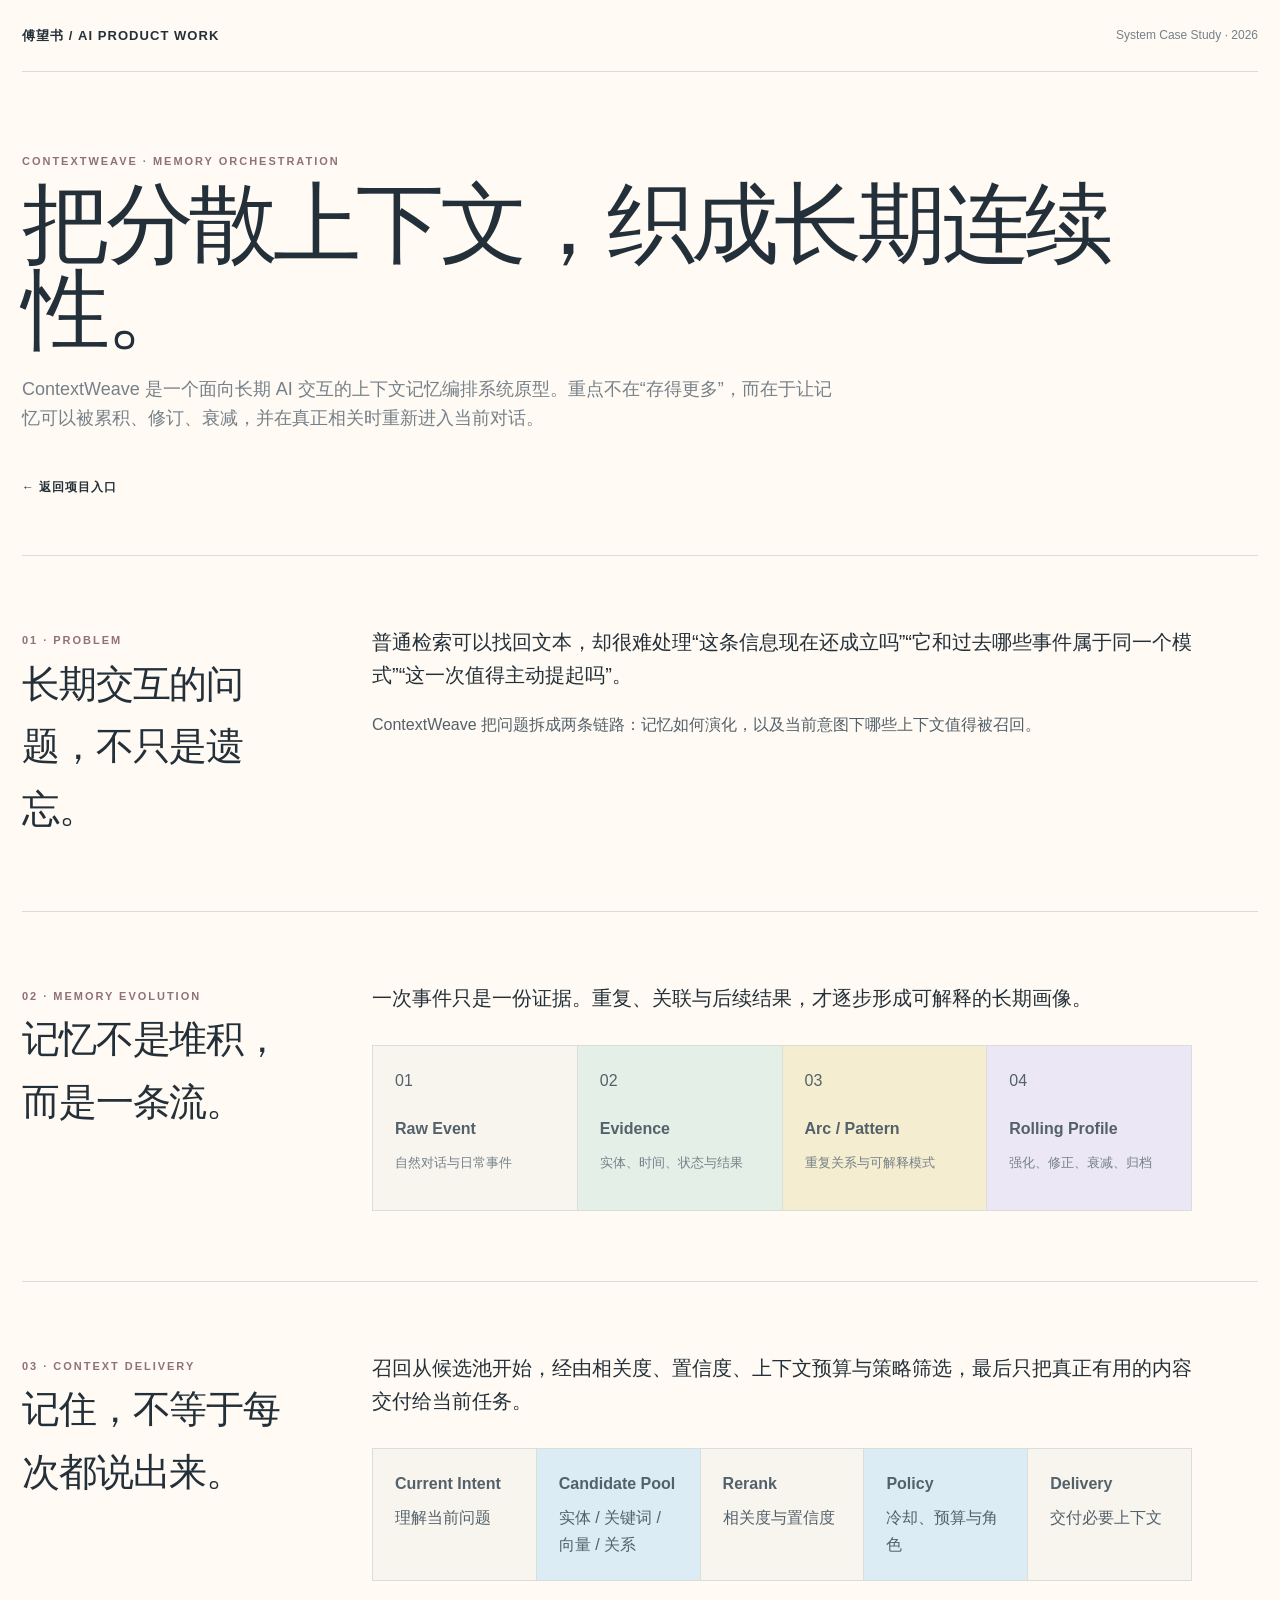
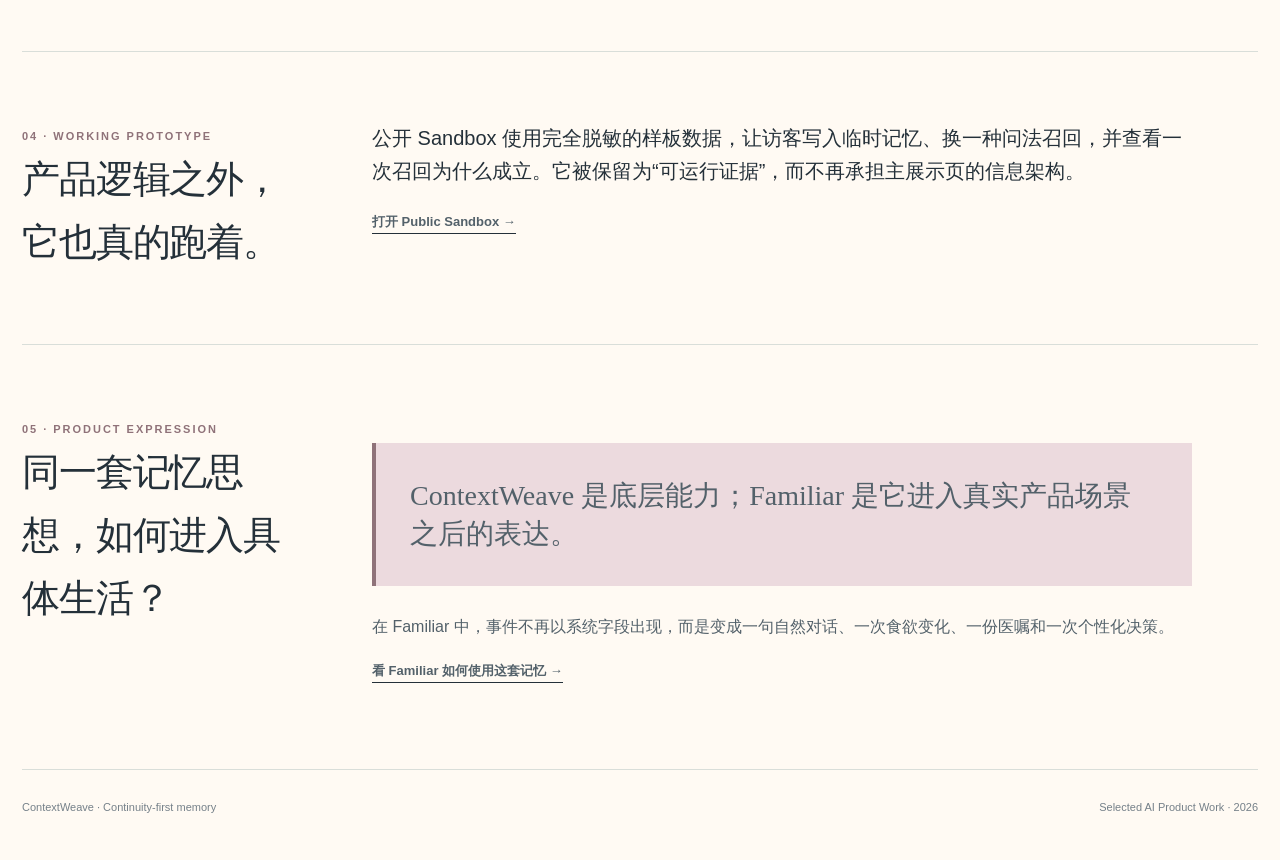
==== contextweave/index.html @ 6041a959 "Add ContextWeave case study" ====
<!doctype html>
<html lang="zh-CN">
<head>
<meta charset="utf-8"><meta name="viewport" content="width=device-width,initial-scale=1">
<meta name="description" content="ContextWeave case study — continuity-first AI memory orchestration.">
<title>ContextWeave｜AI Product Work</title>
<link rel="stylesheet" href="../assets/site.css">
</head>
<body><div class="shell">
<header class="site-header"><a class="brand" href="../">傅望书 / AI Product Work</a><span class="header-note">System Case Study · 2026</span></header>
<main>
<section class="page-hero reveal"><div class="eyebrow">CONTEXTWEAVE · MEMORY ORCHESTRATION</div><h1>把分散上下文，织成长期连续性。</h1><p class="lead">ContextWeave 是一个面向长期 AI 交互的上下文记忆编排系统原型。重点不在“存得更多”，而在于让记忆可以被累积、修订、衰减，并在真正相关时重新进入当前对话。</p><a class="back" href="../">← 返回项目入口</a></section>
<section class="case-section reveal"><div class="section-grid"><div><span class="kicker">01 · PROBLEM</span><h2>长期交互的问题，不只是遗忘。</h2></div><div class="case-copy"><p>普通检索可以找回文本，却很难处理“这条信息现在还成立吗”“它和过去哪些事件属于同一个模式”“这一次值得主动提起吗”。</p><p>ContextWeave 把问题拆成两条链路：记忆如何演化，以及当前意图下哪些上下文值得被召回。</p></div></div></section>
<section class="case-section reveal"><div class="section-grid"><div><span class="kicker">02 · MEMORY EVOLUTION</span><h2>记忆不是堆积，而是一条流。</h2></div><div class="case-copy"><p>一次事件只是一份证据。重复、关联与后续结果，才逐步形成可解释的长期画像。</p><div class="strip"><article><span>01</span><b>Raw Event</b><small>自然对话与日常事件</small></article><article><span>02</span><b>Evidence</b><small>实体、时间、状态与结果</small></article><article><span>03</span><b>Arc / Pattern</b><small>重复关系与可解释模式</small></article><article><span>04</span><b>Rolling Profile</b><small>强化、修正、衰减、归档</small></article></div></div></div></section>
<section class="case-section reveal"><div class="section-grid"><div><span class="kicker">03 · CONTEXT DELIVERY</span><h2>记住，不等于每次都说出来。</h2></div><div class="case-copy"><p>召回从候选池开始，经由相关度、置信度、上下文预算与策略筛选，最后只把真正有用的内容交付给当前任务。</p><div class="architecture"><div><b>Current Intent</b><span>理解当前问题</span></div><div><b>Candidate Pool</b><span>实体 / 关键词 / 向量 / 关系</span></div><div><b>Rerank</b><span>相关度与置信度</span></div><div><b>Policy</b><span>冷却、预算与角色</span></div><div><b>Delivery</b><span>交付必要上下文</span></div></div></div></div></section>
<section class="case-section reveal"><div class="section-grid"><div><span class="kicker">04 · WORKING PROTOTYPE</span><h2>产品逻辑之外，它也真的跑着。</h2></div><div class="case-copy"><p>公开 Sandbox 使用完全脱敏的样板数据，让访客写入临时记忆、换一种问法召回，并查看一次召回为什么成立。它被保留为“可运行证据”，而不再承担主展示页的信息架构。</p><p><a class="cta-link" href="../sandbox/">打开 Public Sandbox →</a></p></div></div></section>
<section class="case-section reveal"><div class="section-grid"><div><span class="kicker">05 · PRODUCT EXPRESSION</span><h2>同一套记忆思想，如何进入具体生活？</h2></div><div class="case-copy"><div class="quote-block">ContextWeave 是底层能力；Familiar 是它进入真实产品场景之后的表达。</div><p>在 Familiar 中，事件不再以系统字段出现，而是变成一句自然对话、一次食欲变化、一份医嘱和一次个性化决策。</p><p><a class="cta-link" href="../familiar/">看 Familiar 如何使用这套记忆 →</a></p></div></div></section>
</main>
<footer class="footer"><span>ContextWeave · Continuity-first memory</span><span>Selected AI Product Work · 2026</span></footer>
</div><script src="../assets/motion.js"></script></body></html>
---- assets/site.css ----
:root{
  --paper:#fffaf3;
  --paper-soft:#f8f5ef;
  --ink:#243039;
  --muted:#758089;
  --line:#d9ded9;
  --sky:#dcecf4;
  --mint:#e4efe7;
  --peach:#f6e7dd;
  --lilac:#ece7f4;
  --butter:#f5edcf;
  --rose:#ecdade;
  --accent:#557181;
  --accent-warm:#8f7279;
  --max:1240px;
}
*{box-sizing:border-box}
html{scroll-behavior:smooth}
body{
  margin:0;color:var(--ink);background:var(--paper);
  font-family:Inter,ui-sans-serif,-apple-system,BlinkMacSystemFont,"Segoe UI","Noto Sans SC","PingFang SC",sans-serif;
  line-height:1.65;
}
a{color:inherit;text-decoration:none}
button,input{font:inherit}
.shell{width:min(var(--max),calc(100% - 44px));margin:0 auto}
.site-header{
  min-height:72px;display:grid;grid-template-columns:1fr auto;align-items:center;
  border-bottom:1px solid var(--line);background:var(--paper);
}
.brand{font-size:13px;letter-spacing:.08em;text-transform:uppercase;font-weight:720}
.header-note{font-size:12px;color:var(--muted)}
.eyebrow,.kicker{font-size:11px;letter-spacing:.18em;text-transform:uppercase;font-weight:760;color:var(--accent-warm)}
.hero{padding:92px 0 72px;border-bottom:1px solid var(--line)}
.hero h1,.page-hero h1,.case-section h2,.project-card h2,.quote-block,.bridge p,.cta-band h3{
  font-family:Georgia,"Times New Roman",serif;font-weight:400;
}
.hero h1{font-size:clamp(48px,7vw,94px);line-height:.98;letter-spacing:-.05em;margin:14px 0 24px;max-width:1050px}
.hero p{max-width:760px;margin:0;color:var(--muted);font-size:18px}
.project-grid{display:grid;grid-template-columns:1fr 1fr;border-left:1px solid var(--line);border-top:1px solid var(--line);margin:56px 0 0}
.project-card{
  min-height:530px;position:relative;overflow:hidden;border-right:1px solid var(--line);border-bottom:1px solid var(--line);
  padding:32px;display:flex;flex-direction:column;justify-content:space-between;
  transition:background .25s ease,transform .25s ease;
}
.project-card.context{background:var(--sky)}
.project-card.familiar{background:var(--peach)}
.project-card:hover{transform:translateY(-4px)}
.project-card h2{font-size:48px;letter-spacing:-.04em;margin:10px 0}
.project-card p{margin:0;max-width:480px;color:#53616b}
.project-meta{display:flex;gap:18px;flex-wrap:wrap;font-size:11px;letter-spacing:.1em;text-transform:uppercase;color:#687680}
.project-link{display:inline-flex;align-items:center;gap:10px;font-size:13px;font-weight:700}
.project-link::after{content:"→";transition:transform .2s ease}
.project-card:hover .project-link::after{transform:translateX(5px)}
.motion-stage{height:230px;position:relative;margin:14px 0 30px;border-top:1px solid rgba(36,48,57,.16);border-bottom:1px solid rgba(36,48,57,.16)}
.node,.token,.memory-chip{position:absolute;border:1px solid rgba(36,48,57,.24);background:rgba(255,255,255,.68);padding:6px 9px;font-size:11px;transition:transform .55s cubic-bezier(.2,.7,.2,1),opacity .55s ease,background .3s ease}
.thread{position:absolute;height:1px;background:rgba(36,48,57,.28);transform-origin:left center;transition:transform .55s cubic-bezier(.2,.7,.2,1),opacity .45s ease}
.context .n1{left:4%;top:36px}.context .n2{left:9%;top:132px}.context .n3{right:8%;top:50px}.context .n4{right:3%;top:150px}
.context .core{position:absolute;left:50%;top:50%;transform:translate(-50%,-50%);padding:13px 17px;border:1px solid rgba(36,48,57,.35);background:var(--paper);font-family:Georgia,serif;font-size:16px}
.context .t1{left:21%;top:69px;width:28%;transform:rotate(12deg) scaleX(.72)}
.context .t2{left:18%;top:143px;width:32%;transform:rotate(-10deg) scaleX(.68)}
.context .t3{left:50%;top:78px;width:29%;transform:rotate(-10deg) scaleX(.66)}
.context .t4{left:50%;top:138px;width:32%;transform:rotate(12deg) scaleX(.62)}
.context:hover .thread{transform:rotate(0) scaleX(1);opacity:.9}
.context:hover .n1{transform:translate(18px,10px)}.context:hover .n2{transform:translate(22px,-8px)}
.context:hover .n3{transform:translate(-18px,12px)}.context:hover .n4{transform:translate(-22px,-10px)}
.familiar .sentence{position:absolute;left:4%;right:4%;top:30px;font-family:Georgia,serif;font-size:21px;line-height:1.4}
.familiar .token{top:116px;opacity:.32}.familiar .token.one{left:12%}.familiar .token.two{left:40%}.familiar .token.three{left:68%}
.familiar .sinkline{left:50%;top:154px;width:1px;height:46px;background:rgba(36,48,57,.25);position:absolute;transition:height .5s ease}
.familiar .memory-chip{left:50%;top:184px;transform:translateX(-50%);opacity:.2;background:var(--mint)}
.familiar:hover .token{transform:translateY(22px);opacity:1;background:var(--paper)}
.familiar:hover .sinkline{height:62px}.familiar:hover .memory-chip{transform:translate(-50%,18px);opacity:1}
.bridge{display:grid;grid-template-columns:1fr auto 1fr;align-items:center;gap:24px;padding:44px 0 72px}
.bridge .line{height:1px;background:var(--line)}.bridge p{margin:0;text-align:center;font-size:22px;color:#57636b}
.page-hero{padding:80px 0 56px;border-bottom:1px solid var(--line)}
.page-hero h1{font-size:clamp(54px,7vw,88px);letter-spacing:-.05em;line-height:.98;margin:12px 0 20px}
.page-hero .lead{font-size:18px;color:var(--muted);max-width:820px}
.back{display:inline-block;margin-top:26px;font-size:12px;font-weight:700;letter-spacing:.08em;text-transform:uppercase}
.case-section{padding:70px 0;border-bottom:1px solid var(--line)}
.section-grid{display:grid;grid-template-columns:280px 1fr;gap:70px}
.case-section h2{font-size:38px;letter-spacing:-.03em;margin:0}
.case-copy{color:#53616a;max-width:820px}.case-copy>p:first-child{font-size:20px;color:var(--ink);margin-top:0}
.strip{display:grid;grid-template-columns:repeat(4,1fr);border-left:1px solid var(--line);border-top:1px solid var(--line);margin-top:30px}
.strip article{min-height:165px;padding:22px;border-right:1px solid var(--line);border-bottom:1px solid var(--line);background:var(--paper-soft)}
.strip article:nth-child(2){background:var(--mint)}.strip article:nth-child(3){background:var(--butter)}.strip article:nth-child(4){background:var(--lilac)}
.strip b{display:block;margin:22px 0 6px}.strip small{color:var(--muted)}
.evidence-list{display:grid;gap:0;border-top:1px solid var(--line);margin-top:26px}
.evidence-row{display:grid;grid-template-columns:110px 1fr 220px;gap:18px;padding:18px 0;border-bottom:1px solid var(--line);align-items:center}
.evidence-row time{font-family:Georgia,serif}.evidence-row span:last-child{color:var(--muted);font-size:13px}
.quote-block{padding:34px;background:var(--rose);border-left:4px solid var(--accent-warm);font-size:28px;line-height:1.35;margin:28px 0}
.quote-block small{font-family:Inter,ui-sans-serif,sans-serif;font-size:13px;color:#665f62}
.cta-band{padding:48px 0;display:grid;grid-template-columns:1fr auto;gap:24px;align-items:center}
.cta-band h3{font-size:32px;margin:0}.cta-link{border-bottom:1px solid var(--ink);font-size:13px;font-weight:700;padding-bottom:4px}
.chat-showcase{border:1px solid var(--line);background:var(--paper-soft);padding:26px;margin-top:28px}
.chat-row{display:flex;margin:14px 0}.chat-row.user{justify-content:flex-end}
.bubble{max-width:68%;padding:14px 16px;border:1px solid var(--line);background:var(--paper)}
.chat-row.user .bubble{background:var(--sky)}
.tag-row{display:flex;gap:8px;flex-wrap:wrap;margin-top:20px}.tag{border:1px solid var(--line);padding:6px 9px;font-size:11px;background:var(--mint)}
.architecture{display:grid;grid-template-columns:repeat(5,1fr);border-left:1px solid var(--line);border-top:1px solid var(--line);margin-top:30px}
.architecture div{padding:22px;min-height:120px;border-right:1px solid var(--line);border-bottom:1px solid var(--line);background:var(--paper-soft)}
.architecture div:nth-child(even){background:var(--sky)}.architecture b{display:block;margin-bottom:8px}
.footer{padding:28px 0 44px;color:var(--muted);font-size:11px;display:flex;justify-content:space-between;gap:20px}
.reveal{opacity:0;transform:translateY(18px);transition:opacity .7s ease,transform .7s ease}.reveal.visible{opacity:1;transform:none}
@media(max-width:850px){
  .project-grid{grid-template-columns:1fr}.project-card{min-height:470px}.section-grid{grid-template-columns:1fr;gap:24px}
  .strip,.architecture{grid-template-columns:1fr 1fr}.evidence-row{grid-template-columns:86px 1fr}.evidence-row span:last-child{grid-column:2}
  .cta-band{grid-template-columns:1fr}
}
@media(max-width:560px){
  .shell{width:min(100% - 28px,var(--max))}.site-header{grid-template-columns:1fr}.header-note{display:none}
  .hero{padding-top:62px}.hero h1{font-size:51px}.project-card{padding:22px}.project-card h2{font-size:40px}
  .strip,.architecture{grid-template-columns:1fr}.bubble{max-width:86%}.bridge{grid-template-columns:1fr}.bridge .line{display:none}
}
@media(prefers-reduced-motion:reduce){*{scroll-behavior:auto!important;transition:none!important;animation:none!important}.reveal{opacity:1;transform:none}}
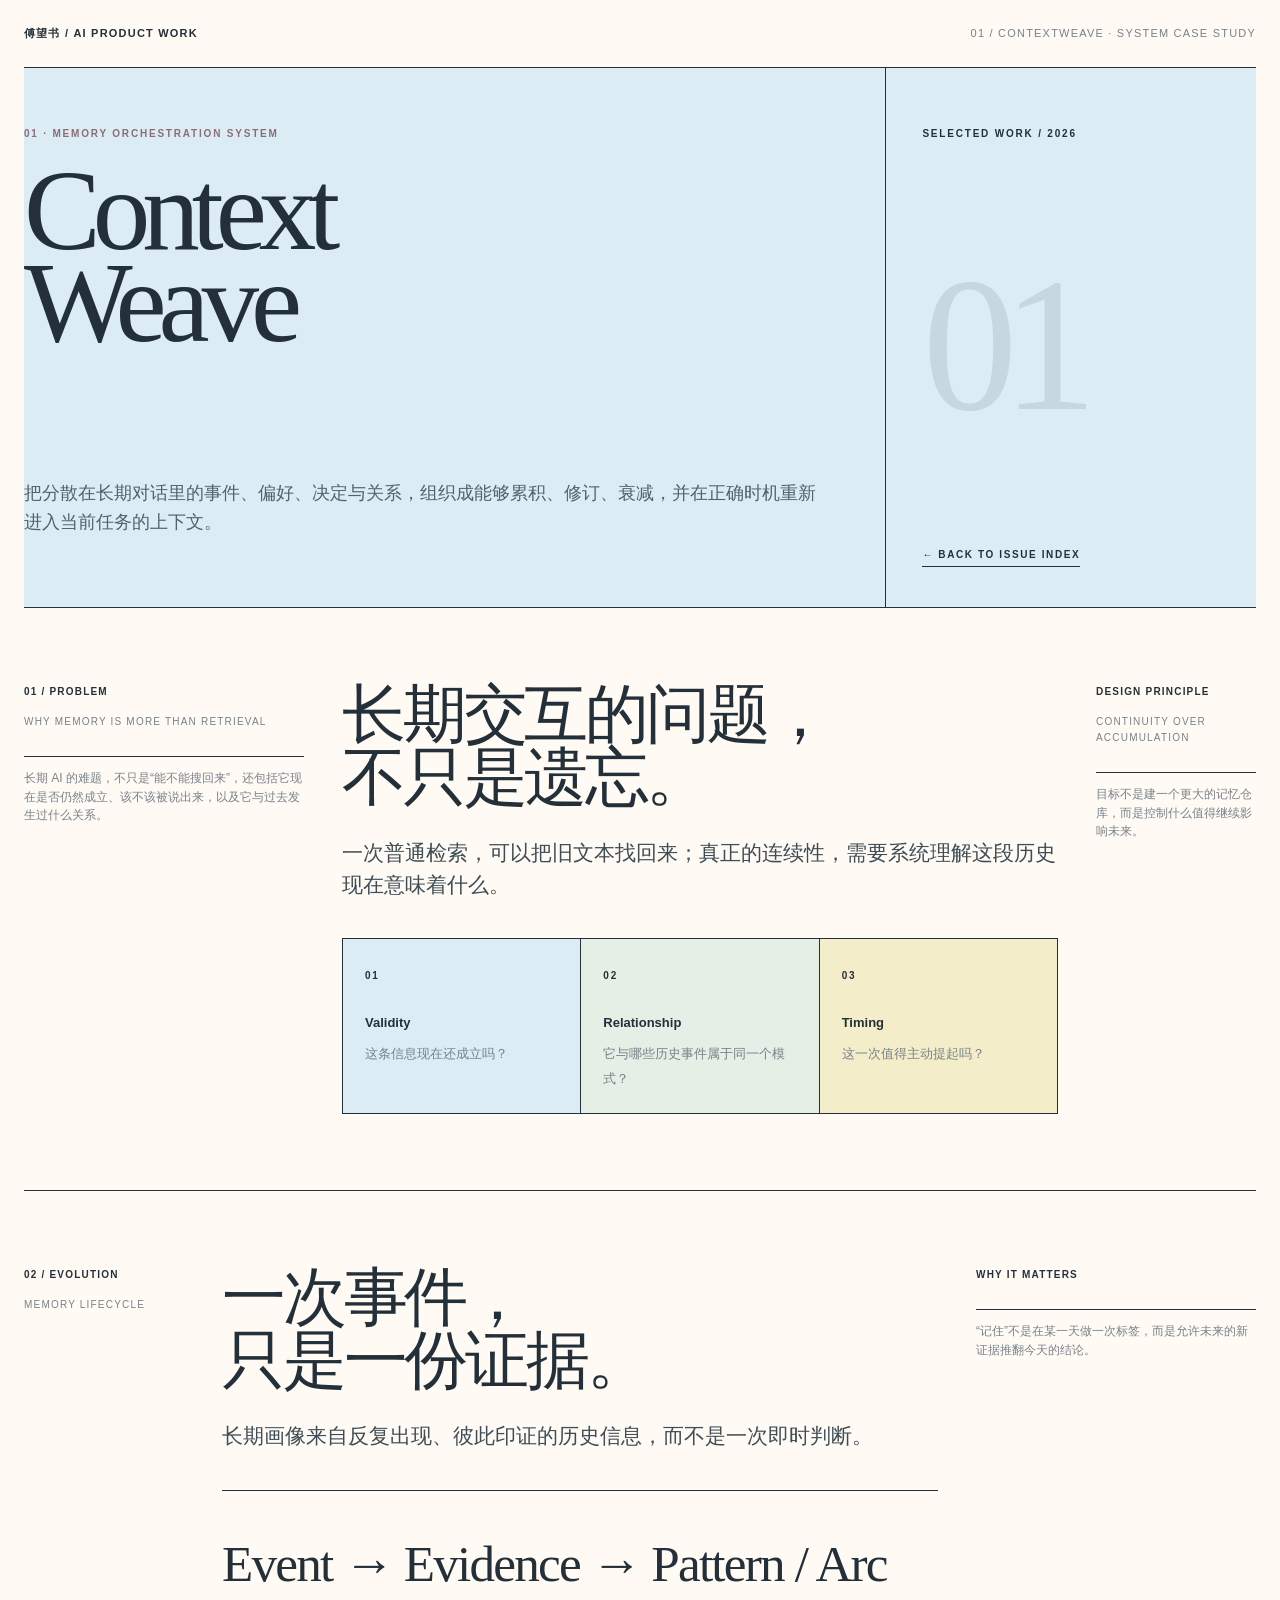
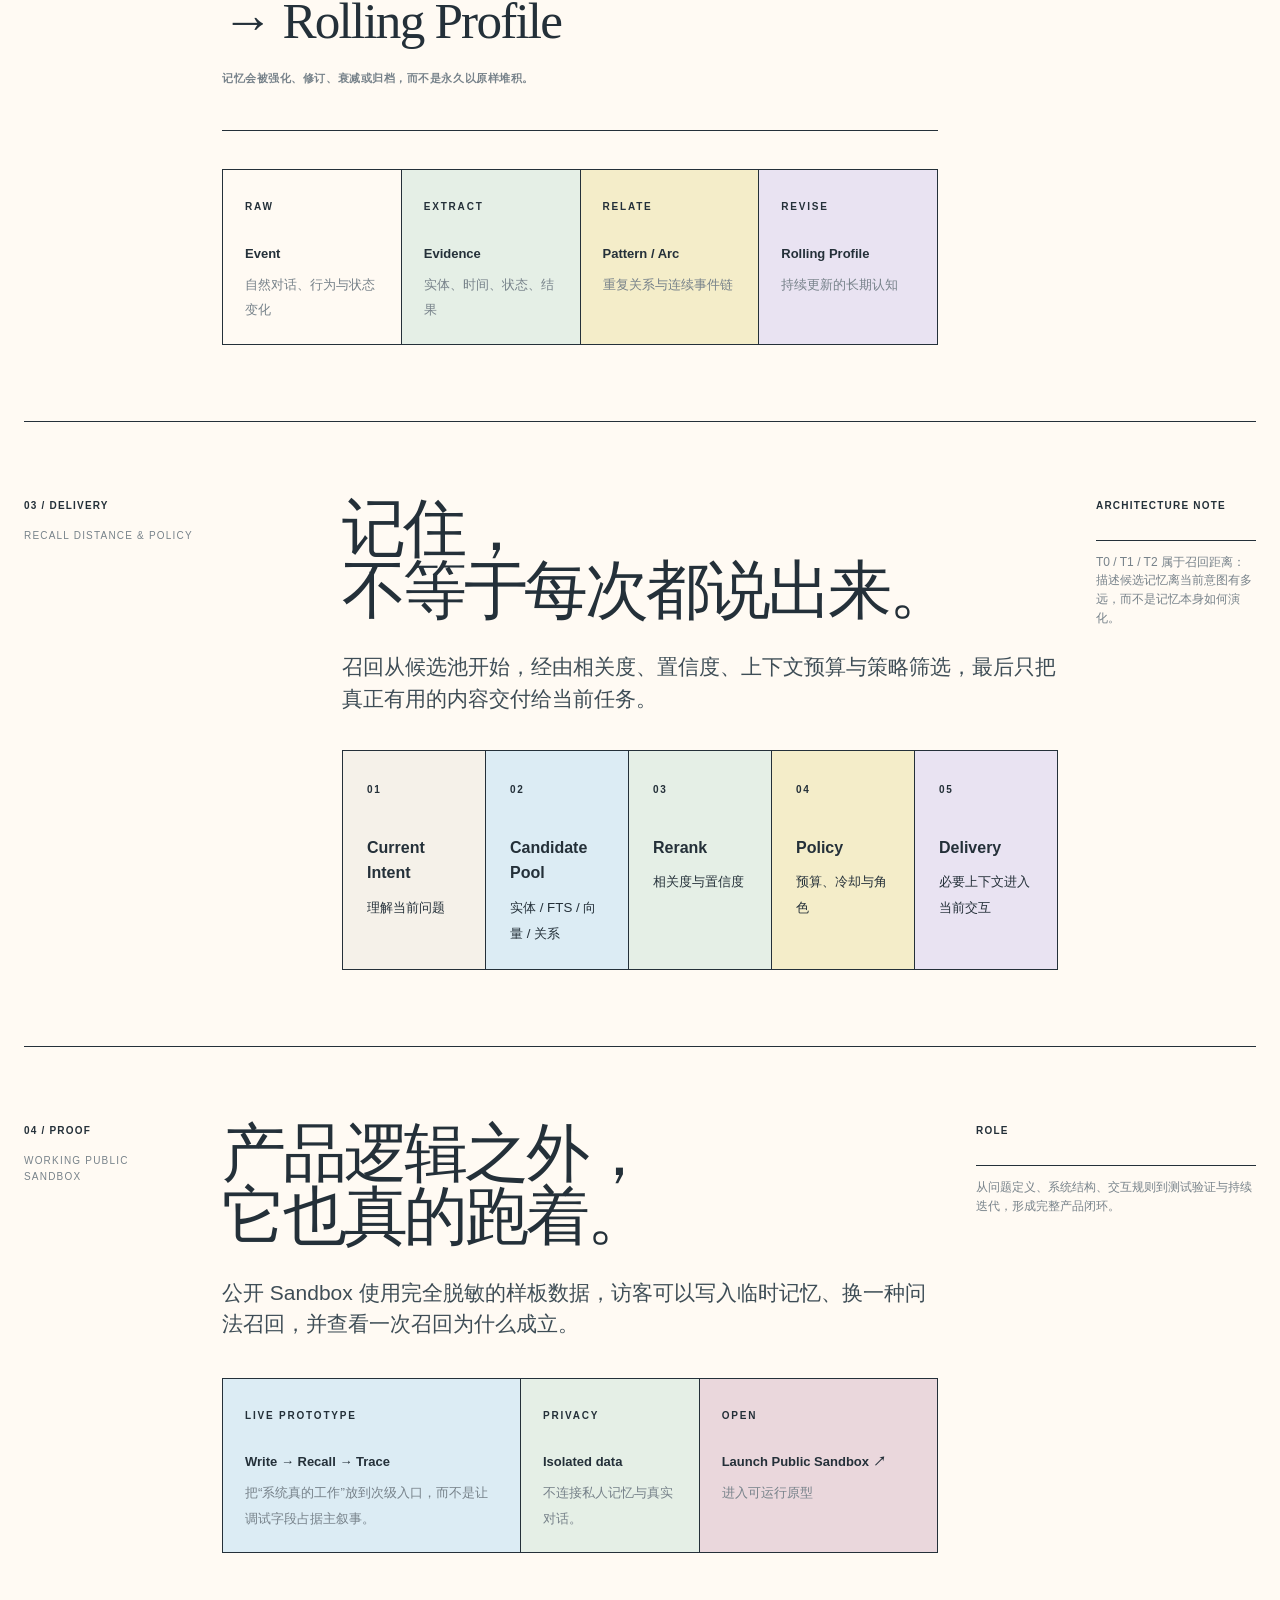
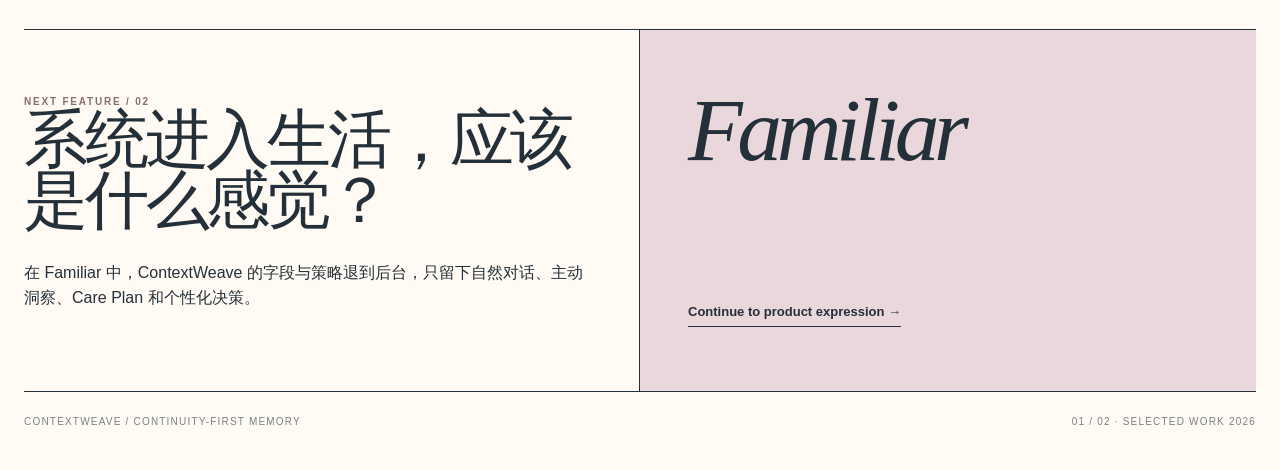
==== commit 15e3ed92: "Redesign ContextWeave as information design feature" ====
--- a/contextweave/index.html
+++ b/contextweave/index.html
@@ -2,19 +2,92 @@
 <html lang="zh-CN">
 <head>
 <meta charset="utf-8"><meta name="viewport" content="width=device-width,initial-scale=1">
-<meta name="description" content="ContextWeave case study — continuity-first AI memory orchestration.">
-<title>ContextWeave｜AI Product Work</title>
-<link rel="stylesheet" href="../assets/site.css">
+<meta name="description" content="ContextWeave — continuity-first AI memory orchestration case study.">
+<title>ContextWeave｜Case Study</title><link rel="stylesheet" href="../assets/site.css">
 </head>
 <body><div class="shell">
-<header class="site-header"><a class="brand" href="../">傅望书 / AI Product Work</a><span class="header-note">System Case Study · 2026</span></header>
+<header class="site-header"><a class="brand" href="../">傅望书 / AI Product Work</a><span class="header-note">01 / ContextWeave · System Case Study</span></header>
 <main>
-<section class="page-hero reveal"><div class="eyebrow">CONTEXTWEAVE · MEMORY ORCHESTRATION</div><h1>把分散上下文，织成长期连续性。</h1><p class="lead">ContextWeave 是一个面向长期 AI 交互的上下文记忆编排系统原型。重点不在“存得更多”，而在于让记忆可以被累积、修订、衰减，并在真正相关时重新进入当前对话。</p><a class="back" href="../">← 返回项目入口</a></section>
-<section class="case-section reveal"><div class="section-grid"><div><span class="kicker">01 · PROBLEM</span><h2>长期交互的问题，不只是遗忘。</h2></div><div class="case-copy"><p>普通检索可以找回文本，却很难处理“这条信息现在还成立吗”“它和过去哪些事件属于同一个模式”“这一次值得主动提起吗”。</p><p>ContextWeave 把问题拆成两条链路：记忆如何演化，以及当前意图下哪些上下文值得被召回。</p></div></div></section>
-<section class="case-section reveal"><div class="section-grid"><div><span class="kicker">02 · MEMORY EVOLUTION</span><h2>记忆不是堆积，而是一条流。</h2></div><div class="case-copy"><p>一次事件只是一份证据。重复、关联与后续结果，才逐步形成可解释的长期画像。</p><div class="strip"><article><span>01</span><b>Raw Event</b><small>自然对话与日常事件</small></article><article><span>02</span><b>Evidence</b><small>实体、时间、状态与结果</small></article><article><span>03</span><b>Arc / Pattern</b><small>重复关系与可解释模式</small></article><article><span>04</span><b>Rolling Profile</b><small>强化、修正、衰减、归档</small></article></div></div></div></section>
-<section class="case-section reveal"><div class="section-grid"><div><span class="kicker">03 · CONTEXT DELIVERY</span><h2>记住，不等于每次都说出来。</h2></div><div class="case-copy"><p>召回从候选池开始，经由相关度、置信度、上下文预算与策略筛选，最后只把真正有用的内容交付给当前任务。</p><div class="architecture"><div><b>Current Intent</b><span>理解当前问题</span></div><div><b>Candidate Pool</b><span>实体 / 关键词 / 向量 / 关系</span></div><div><b>Rerank</b><span>相关度与置信度</span></div><div><b>Policy</b><span>冷却、预算与角色</span></div><div><b>Delivery</b><span>交付必要上下文</span></div></div></div></div></section>
-<section class="case-section reveal"><div class="section-grid"><div><span class="kicker">04 · WORKING PROTOTYPE</span><h2>产品逻辑之外，它也真的跑着。</h2></div><div class="case-copy"><p>公开 Sandbox 使用完全脱敏的样板数据，让访客写入临时记忆、换一种问法召回，并查看一次召回为什么成立。它被保留为“可运行证据”，而不再承担主展示页的信息架构。</p><p><a class="cta-link" href="../sandbox/">打开 Public Sandbox →</a></p></div></div></section>
-<section class="case-section reveal"><div class="section-grid"><div><span class="kicker">05 · PRODUCT EXPRESSION</span><h2>同一套记忆思想，如何进入具体生活？</h2></div><div class="case-copy"><div class="quote-block">ContextWeave 是底层能力；Familiar 是它进入真实产品场景之后的表达。</div><p>在 Familiar 中，事件不再以系统字段出现，而是变成一句自然对话、一次食欲变化、一份医嘱和一次个性化决策。</p><p><a class="cta-link" href="../familiar/">看 Familiar 如何使用这套记忆 →</a></p></div></div></section>
+<section class="story-head context-head reveal">
+  <div class="story-title">
+    <div><div class="eyebrow">01 · MEMORY ORCHESTRATION SYSTEM</div><h1>Context<br>Weave</h1></div>
+    <p class="dek">把分散在长期对话里的事件、偏好、决定与关系，组织成能够累积、修订、衰减，并在正确时机重新进入当前任务的上下文。</p>
+  </div>
+  <aside class="story-aside"><div class="folio">SELECTED WORK / 2026</div><div class="giant">01</div><a class="back" href="../">← Back to issue index</a></aside>
+</section>
+
+<section class="spread reveal">
+  <div class="spread-grid">
+    <aside class="margin-col"><b>01 / PROBLEM</b>Why memory is more than retrieval<div class="margin-note">长期 AI 的难题，不只是“能不能搜回来”，还包括它现在是否仍然成立、该不该被说出来，以及它与过去发生过什么关系。</div></aside>
+    <div class="spread-main">
+      <h2>长期交互的问题，<br>不只是遗忘。</h2>
+      <p class="lead">一次普通检索，可以把旧文本找回来；真正的连续性，需要系统理解这段历史现在意味着什么。</p>
+      <div class="editorial-grid">
+        <article class="span4 sky"><span class="micro">01</span><b>Validity</b><small>这条信息现在还成立吗？</small></article>
+        <article class="span4 mint"><span class="micro">02</span><b>Relationship</b><small>它与哪些历史事件属于同一个模式？</small></article>
+        <article class="span4 butter"><span class="micro">03</span><b>Timing</b><small>这一次值得主动提起吗？</small></article>
+      </div>
+    </div>
+    <aside class="margin-col"><b>DESIGN PRINCIPLE</b>Continuity over accumulation<div class="margin-note">目标不是建一个更大的记忆仓库，而是控制什么值得继续影响未来。</div></aside>
+  </div>
+</section>
+
+<section class="spread reveal">
+  <div class="spread-grid">
+    <aside class="margin-col"><b>02 / EVOLUTION</b>Memory lifecycle</aside>
+    <div class="spread-main">
+      <h2>一次事件，<br>只是一份证据。</h2>
+      <p class="lead">长期画像来自反复出现、彼此印证的历史信息，而不是一次即时判断。</p>
+      <div class="pullquote">Event → Evidence → Pattern / Arc → Rolling Profile<small>记忆会被强化、修订、衰减或归档，而不是永久以原样堆积。</small></div>
+      <div class="editorial-grid">
+        <article class="span3"><span class="micro">RAW</span><b>Event</b><small>自然对话、行为与状态变化</small></article>
+        <article class="span3 mint"><span class="micro">EXTRACT</span><b>Evidence</b><small>实体、时间、状态、结果</small></article>
+        <article class="span3 butter"><span class="micro">RELATE</span><b>Pattern / Arc</b><small>重复关系与连续事件链</small></article>
+        <article class="span3 lilac"><span class="micro">REVISE</span><b>Rolling Profile</b><small>持续更新的长期认知</small></article>
+      </div>
+    </div>
+    <aside class="margin-col"><b>WHY IT MATTERS</b><div class="margin-note">“记住”不是在某一天做一次标签，而是允许未来的新证据推翻今天的结论。</div></aside>
+  </div>
+</section>
+
+<section class="spread reveal">
+  <div class="spread-grid">
+    <aside class="margin-col"><b>03 / DELIVERY</b>Recall distance & policy</aside>
+    <div class="spread-main">
+      <h2>记住，<br>不等于每次都说出来。</h2>
+      <p class="lead">召回从候选池开始，经由相关度、置信度、上下文预算与策略筛选，最后只把真正有用的内容交付给当前任务。</p>
+      <div class="arch-flow">
+        <div><span class="micro">01</span><b>Current Intent</b><small>理解当前问题</small></div>
+        <div><span class="micro">02</span><b>Candidate Pool</b><small>实体 / FTS / 向量 / 关系</small></div>
+        <div><span class="micro">03</span><b>Rerank</b><small>相关度与置信度</small></div>
+        <div><span class="micro">04</span><b>Policy</b><small>预算、冷却与角色</small></div>
+        <div><span class="micro">05</span><b>Delivery</b><small>必要上下文进入当前交互</small></div>
+      </div>
+    </div>
+    <aside class="margin-col"><b>ARCHITECTURE NOTE</b><div class="margin-note">T0 / T1 / T2 属于召回距离：描述候选记忆离当前意图有多远，而不是记忆本身如何演化。</div></aside>
+  </div>
+</section>
+
+<section class="spread reveal">
+  <div class="spread-grid">
+    <aside class="margin-col"><b>04 / PROOF</b>Working public sandbox</aside>
+    <div class="spread-main">
+      <h2>产品逻辑之外，<br>它也真的跑着。</h2>
+      <p class="lead">公开 Sandbox 使用完全脱敏的样板数据，访客可以写入临时记忆、换一种问法召回，并查看一次召回为什么成立。</p>
+      <div class="editorial-grid">
+        <article class="span5 sky"><span class="micro">LIVE PROTOTYPE</span><b>Write → Recall → Trace</b><small>把“系统真的工作”放到次级入口，而不是让调试字段占据主叙事。</small></article>
+        <article class="span3 mint"><span class="micro">PRIVACY</span><b>Isolated data</b><small>不连接私人记忆与真实对话。</small></article>
+        <article class="span4 rose"><span class="micro">OPEN</span><b><a href="../sandbox/">Launch Public Sandbox ↗</a></b><small>进入可运行原型</small></article>
+      </div>
+    </div>
+    <aside class="margin-col"><b>ROLE</b><div class="margin-note">从问题定义、系统结构、交互规则到测试验证与持续迭代，形成完整产品闭环。</div></aside>
+  </div>
+</section>
+
+<section class="bridge-section reveal">
+  <div class="bridge-copy"><div class="kicker">NEXT FEATURE / 02</div><h3>系统进入生活，应该是什么感觉？</h3><p>在 Familiar 中，ContextWeave 的字段与策略退到后台，只留下自然对话、主动洞察、Care Plan 和个性化决策。</p></div>
+  <a class="bridge-action" href="../familiar/"><span class="big-word">Familiar</span><span class="cta">Continue to product expression →</span></a>
+</section>
 </main>
-<footer class="footer"><span>ContextWeave · Continuity-first memory</span><span>Selected AI Product Work · 2026</span></footer>
+<footer class="footer"><span>ContextWeave / Continuity-first memory</span><span>01 / 02 · Selected Work 2026</span></footer>
 </div><script src="../assets/motion.js"></script></body></html>
--- a/assets/site.css
+++ b/assets/site.css
@@ -1,115 +1,66 @@
+:root{
+  --paper:#fffaf3;--paper-2:#f5f1e9;--ink:#243039;--muted:#77828a;--line:#cfd7d3;
+  --sky:#dcecf4;--mint:#e5efe6;--peach:#f4e1d7;--butter:#f4edc9;--lilac:#e9e3f2;--rose:#ead7dc;
+  --blue:#587587;--rose-ink:#8c6d75;--max:1320px;--serif:Georgia,"Times New Roman",serif;
+}
+*{box-sizing:border-box}html{scroll-behavior:smooth}body{margin:0;background:var(--paper);color:var(--ink);font-family:Inter,ui-sans-serif,-apple-system,BlinkMacSystemFont,"Segoe UI","Noto Sans SC","PingFang SC",sans-serif;line-height:1.6}a{color:inherit;text-decoration:none}.shell{width:min(var(--max),calc(100% - 48px));margin:auto}
+.site-header{height:68px;display:grid;grid-template-columns:1fr auto;align-items:center;border-bottom:1px solid var(--ink);font-size:11px;letter-spacing:.11em;text-transform:uppercase}.brand{font-weight:760}.header-note{color:var(--muted)}
+.kicker,.eyebrow,.folio,.micro{font-size:10px;letter-spacing:.18em;text-transform:uppercase;font-weight:760}.eyebrow,.kicker{color:var(--rose-ink)}
+.rule{height:1px;background:var(--ink)}.soft-rule{height:1px;background:var(--line)}
+.reveal{opacity:1;transform:none}.motion-ready .reveal{opacity:0;transform:translateY(18px);transition:opacity .7s ease,transform .7s ease}.motion-ready .reveal.visible{opacity:1;transform:none}
 
-:root{
-  --paper:#fffaf3;
-  --paper-soft:#f8f5ef;
-  --ink:#243039;
-  --muted:#758089;
-  --line:#d9ded9;
-  --sky:#dcecf4;
-  --mint:#e4efe7;
-  --peach:#f6e7dd;
-  --lilac:#ece7f4;
-  --butter:#f5edcf;
-  --rose:#ecdade;
-  --accent:#557181;
-  --accent-warm:#8f7279;
-  --max:1240px;
+/* HOME / MAGAZINE COVER */
+.cover{position:relative;border-bottom:1px solid var(--ink);min-height:calc(100svh - 68px);display:grid;grid-template-rows:auto 1fr auto}
+.cover-top{display:grid;grid-template-columns:1.15fr .85fr;border-bottom:1px solid var(--ink)}
+.cover-title-wrap{padding:44px 44px 34px 0;border-right:1px solid var(--ink)}
+.issue-block{padding:46px 0 34px 34px;display:grid;grid-template-columns:1fr 1fr;gap:24px}
+.cover-title{font:400 clamp(74px,11vw,156px)/.78 var(--serif);letter-spacing:-.075em;margin:18px 0 26px}.cover-title em{font-style:italic;font-weight:400}
+.cover-deck{max-width:720px;font-size:17px;color:#53616a;margin:0}
+.issue-block b{display:block;font:400 42px/1 var(--serif);margin-bottom:8px}.issue-block span{color:var(--muted);font-size:11px}
+.cover-body{display:grid;grid-template-columns:1fr 82px 1fr;min-height:520px;position:relative}
+.teaser{position:relative;padding:36px 38px 34px;overflow:hidden}.teaser.context{background:var(--sky)}.teaser.familiar{background:var(--peach)}
+.teaser:first-child{padding-left:0}.teaser:last-child{padding-right:0}.teaser-num{position:absolute;right:24px;top:-26px;font:400 170px/1 var(--serif);color:rgba(36,48,57,.10);letter-spacing:-.08em}
+.teaser.familiar .teaser-num{right:auto;left:24px}
+.teaser h2{position:relative;font:400 clamp(46px,5vw,76px)/.92 var(--serif);letter-spacing:-.055em;margin:70px 0 18px;z-index:1}.teaser p{max-width:470px;color:#53616a;margin:0 0 38px;position:relative;z-index:1}.teaser-link{position:absolute;bottom:32px;border-bottom:1px solid currentColor;padding-bottom:3px;font-size:12px;font-weight:760;letter-spacing:.04em}
+.cover-spine{position:relative;border-left:1px solid var(--ink);border-right:1px solid var(--ink);display:grid;place-items:center;background:var(--paper)}
+.cover-spine span{writing-mode:vertical-rl;transform:rotate(180deg);font-size:9px;letter-spacing:.2em;text-transform:uppercase;color:var(--muted)}
+.spine-line{position:absolute;top:0;bottom:0;left:50%;width:1px;background:var(--ink);transform-origin:top;transition:transform 1.3s cubic-bezier(.2,.7,.2,1)}
+.spine-mark{position:absolute;left:50%;width:9px;height:9px;border:1px solid var(--ink);background:var(--paper);transform:translate(-50%,-50%)}.spine-mark.m1{top:22%}.spine-mark.m2{top:50%}.spine-mark.m3{top:78%}
+.teaser-visual{height:180px;margin-top:28px;position:relative;border-top:1px solid rgba(36,48,57,.28);border-bottom:1px solid rgba(36,48,57,.28)}
+.node,.token,.memory-chip{position:absolute;border:1px solid rgba(36,48,57,.32);background:rgba(255,250,243,.72);padding:5px 8px;font-size:10px;transition:transform .65s cubic-bezier(.2,.7,.2,1),opacity .55s ease}
+.thread{position:absolute;height:1px;background:rgba(36,48,57,.32);transform-origin:left center;transition:transform .65s cubic-bezier(.2,.7,.2,1),opacity .55s ease}
+.context .n1{left:2%;top:28px}.context .n2{left:8%;top:112px}.context .n3{right:6%;top:38px}.context .n4{right:1%;top:122px}.context .core{position:absolute;left:50%;top:50%;transform:translate(-50%,-50%);font:400 16px var(--serif);padding:10px 13px;border:1px solid var(--ink);background:var(--paper)}
+.context .t1{left:19%;top:58px;width:31%;transform:rotate(10deg) scaleX(.68)}.context .t2{left:16%;top:126px;width:34%;transform:rotate(-8deg) scaleX(.65)}.context .t3{left:50%;top:70px;width:31%;transform:rotate(-9deg) scaleX(.63)}.context .t4{left:50%;top:119px;width:34%;transform:rotate(10deg) scaleX(.6)}
+.context:hover .thread,.context.is-active .thread{transform:rotate(0) scaleX(1);opacity:.95}.context:hover .n1,.context.is-active .n1{transform:translate(18px,8px)}.context:hover .n2,.context.is-active .n2{transform:translate(24px,-7px)}.context:hover .n3,.context.is-active .n3{transform:translate(-20px,10px)}.context:hover .n4,.context.is-active .n4{transform:translate(-24px,-8px)}
+.familiar .sentence{position:absolute;left:3%;right:3%;top:22px;font:400 18px/1.45 var(--serif)}.familiar .token{top:92px;opacity:.35}.familiar .one{left:9%}.familiar .two{left:38%}.familiar .three{left:67%}.familiar .memory-chip{left:50%;top:138px;transform:translateX(-50%);opacity:.18;background:var(--mint)}
+.familiar:hover .token,.familiar.is-active .token{transform:translateY(18px);opacity:1}.familiar:hover .memory-chip,.familiar.is-active .memory-chip{transform:translate(-50%,18px);opacity:1}
+.cover-bottom{display:grid;grid-template-columns:1fr 1fr;border-top:1px solid var(--ink);font-size:10px;letter-spacing:.13em;text-transform:uppercase}.cover-bottom div{padding:14px 0}.cover-bottom div+div{text-align:right}
+.manifesto{display:grid;grid-template-columns:1fr 1fr;padding:86px 0;border-bottom:1px solid var(--ink)}.manifesto h3{font:400 clamp(38px,4vw,60px)/1.02 var(--serif);letter-spacing:-.04em;margin:0;max-width:540px}.manifesto-copy{padding-left:42px;border-left:1px solid var(--ink);color:#53616a;font-size:16px}.manifesto-copy p{margin:0 0 22px}
+
+/* CASE STUDY / EDITORIAL */
+.story-head{display:grid;grid-template-columns:1.4fr .6fr;border-bottom:1px solid var(--ink);min-height:540px}.story-title{padding:58px 54px 52px 0;border-right:1px solid var(--ink);display:flex;flex-direction:column;justify-content:space-between}.story-title h1{font:400 clamp(72px,9vw,126px)/.8 var(--serif);letter-spacing:-.07em;margin:22px 0 30px}.story-title .dek{max-width:800px;font-size:18px;color:#53616a}.story-aside{padding:58px 0 40px 36px;display:grid;grid-template-rows:auto 1fr auto}.story-aside .giant{font:400 190px/.8 var(--serif);letter-spacing:-.08em;color:rgba(36,48,57,.11);align-self:center}.back{font-size:10px;letter-spacing:.16em;text-transform:uppercase;font-weight:760;border-bottom:1px solid var(--ink);width:max-content;padding-bottom:3px}
+.story-head.context-head{background:var(--sky)}.story-head.familiar-head{background:var(--peach)}
+.spread{position:relative;border-bottom:1px solid var(--ink);padding:76px 0}.spread-grid{display:grid;grid-template-columns:160px minmax(0,1fr) 280px;gap:38px}.spread:nth-of-type(even) .spread-grid{grid-template-columns:280px minmax(0,1fr) 160px}.margin-col{font-size:10px;letter-spacing:.12em;text-transform:uppercase;color:var(--muted)}.margin-col b{color:var(--ink);display:block;margin-bottom:14px}.margin-note{border-top:1px solid var(--ink);padding-top:12px;margin-top:26px;text-transform:none;letter-spacing:0;font-size:12px;line-height:1.55}
+.spread-main h2{font:400 clamp(44px,5vw,70px)/.98 var(--serif);letter-spacing:-.05em;margin:0 0 28px}.spread-main>p.lead{font-size:21px;line-height:1.5;color:#3e4d56;max-width:820px;margin:0 0 24px}.spread-main>p{max-width:760px;color:#5d6870}
+.pullquote{font:400 clamp(34px,4vw,58px)/1.12 var(--serif);letter-spacing:-.035em;padding:44px 0;border-top:1px solid var(--ink);border-bottom:1px solid var(--ink);margin:38px 0}.pullquote small{display:block;font:600 11px/1.5 Inter,sans-serif;letter-spacing:.05em;color:var(--muted);margin-top:20px}
+.editorial-grid{display:grid;grid-template-columns:repeat(12,1fr);border-top:1px solid var(--ink);border-left:1px solid var(--ink);margin-top:38px}.editorial-grid>div,.editorial-grid>article{border-right:1px solid var(--ink);border-bottom:1px solid var(--ink);padding:22px;min-height:150px}.editorial-grid .sky{background:var(--sky)}.editorial-grid .mint{background:var(--mint)}.editorial-grid .peach{background:var(--peach)}.editorial-grid .butter{background:var(--butter)}.editorial-grid .lilac{background:var(--lilac)}.editorial-grid .rose{background:var(--rose)}
+.span3{grid-column:span 3}.span4{grid-column:span 4}.span5{grid-column:span 5}.span6{grid-column:span 6}.span7{grid-column:span 7}.span8{grid-column:span 8}.span12{grid-column:span 12}.editorial-grid b{display:block;font-size:13px;margin:26px 0 6px}.editorial-grid small{color:var(--muted)}
+.timeline{margin-top:38px;border-top:1px solid var(--ink)}.timeline-row{display:grid;grid-template-columns:110px minmax(0,1fr) 190px;gap:26px;align-items:center;padding:20px 0;border-bottom:1px solid var(--ink)}.timeline-row time{font:400 22px var(--serif)}.timeline-row span:last-child{font-size:12px;color:var(--muted)}
+.chat-editorial{display:grid;grid-template-columns:1.15fr .85fr;border:1px solid var(--ink);margin-top:34px}.chat-pane{padding:34px;border-right:1px solid var(--ink);background:var(--paper-2)}.trace-pane{padding:34px;background:var(--mint)}.chat-row{display:flex;margin:16px 0}.chat-row.user{justify-content:flex-end}.bubble{max-width:75%;padding:14px 16px;border:1px solid var(--ink);background:var(--paper)}.chat-row.user .bubble{background:var(--sky)}.tag-row{display:flex;flex-wrap:wrap;gap:8px;margin-top:22px}.tag{border:1px solid var(--ink);padding:5px 8px;font-size:10px;background:var(--paper)}
+.arch-flow{display:grid;grid-template-columns:repeat(5,1fr);border-top:1px solid var(--ink);border-left:1px solid var(--ink);margin-top:36px}.arch-flow div{padding:24px;border-right:1px solid var(--ink);border-bottom:1px solid var(--ink);min-height:150px;background:var(--paper-2)}.arch-flow div:nth-child(2){background:var(--sky)}.arch-flow div:nth-child(3){background:var(--mint)}.arch-flow div:nth-child(4){background:var(--butter)}.arch-flow div:nth-child(5){background:var(--lilac)}.arch-flow b{display:block;margin:34px 0 8px}
+.bridge-section{display:grid;grid-template-columns:1fr 1fr;border-bottom:1px solid var(--ink)}.bridge-copy{padding:64px 48px 64px 0;border-right:1px solid var(--ink)}.bridge-copy h3{font:400 clamp(46px,5vw,72px)/.95 var(--serif);letter-spacing:-.05em;margin:0 0 28px}.bridge-action{padding:64px 0 64px 48px;display:flex;flex-direction:column;justify-content:space-between;background:var(--rose)}.bridge-action .cta{font-size:13px;font-weight:760;border-bottom:1px solid var(--ink);padding-bottom:3px;width:max-content}.bridge-action .big-word{font:italic 400 clamp(60px,7vw,108px)/.8 var(--serif);letter-spacing:-.06em}
+.footer{display:flex;justify-content:space-between;padding:22px 0 40px;font-size:10px;letter-spacing:.12em;text-transform:uppercase;color:var(--muted)}
+
+/* MOBILE */
+@media(max-width:900px){
+  .cover-top,.manifesto,.story-head,.bridge-section{grid-template-columns:1fr}.cover-title-wrap,.story-title,.bridge-copy{border-right:0}.issue-block,.story-aside{border-top:1px solid var(--ink);padding-left:0}
+  .cover-body{grid-template-columns:1fr}.cover-spine{height:58px;border-left:0;border-right:0;border-top:1px solid var(--ink);border-bottom:1px solid var(--ink)}.cover-spine span{writing-mode:horizontal-tb;transform:none}.spine-line{left:0;right:0;top:50%;bottom:auto;width:auto;height:1px;transform-origin:left}.spine-mark{top:50%}.spine-mark.m1{left:22%}.spine-mark.m2{left:50%}.spine-mark.m3{left:78%}
+  .teaser:first-child,.teaser:last-child{padding:30px 22px}.teaser{min-height:470px}.manifesto-copy{border-left:0;border-top:1px solid var(--ink);padding:28px 0 0;margin-top:28px}
+  .spread-grid,.spread:nth-of-type(even) .spread-grid{grid-template-columns:1fr}.margin-col:last-child{display:none}.spread{padding:56px 0}
+  .story-title{padding:46px 22px}.story-aside{padding:30px 22px}.story-aside .giant{font-size:120px}.chat-editorial{grid-template-columns:1fr}.chat-pane{border-right:0;border-bottom:1px solid var(--ink)}
+  .arch-flow{grid-template-columns:1fr 1fr}.bridge-copy,.bridge-action{padding:44px 22px}.bridge-action{border-top:1px solid var(--ink)}
 }
-*{box-sizing:border-box}
-html{scroll-behavior:smooth}
-body{
-  margin:0;color:var(--ink);background:var(--paper);
-  font-family:Inter,ui-sans-serif,-apple-system,BlinkMacSystemFont,"Segoe UI","Noto Sans SC","PingFang SC",sans-serif;
-  line-height:1.65;
+@media(max-width:600px){
+  .shell{width:min(var(--max),calc(100% - 28px))}.site-header{grid-template-columns:1fr}.header-note{display:none}.cover-title{font-size:72px}.cover-title-wrap{padding:36px 0 28px}.issue-block{grid-template-columns:1fr 1fr;padding:24px 0}.teaser h2{font-size:48px}.teaser-num{font-size:120px}.cover-bottom{grid-template-columns:1fr}.cover-bottom div+div{text-align:left;border-top:1px solid var(--ink)}.story-title h1{font-size:72px}.spread-main h2{font-size:46px}.editorial-grid{grid-template-columns:1fr}.editorial-grid>*{grid-column:1!important}.timeline-row{grid-template-columns:80px 1fr}.timeline-row span:last-child{grid-column:2}.arch-flow{grid-template-columns:1fr}.bubble{max-width:90%}
 }
-a{color:inherit;text-decoration:none}
-button,input{font:inherit}
-.shell{width:min(var(--max),calc(100% - 44px));margin:0 auto}
-.site-header{
-  min-height:72px;display:grid;grid-template-columns:1fr auto;align-items:center;
-  border-bottom:1px solid var(--line);background:var(--paper);
-}
-.brand{font-size:13px;letter-spacing:.08em;text-transform:uppercase;font-weight:720}
-.header-note{font-size:12px;color:var(--muted)}
-.eyebrow,.kicker{font-size:11px;letter-spacing:.18em;text-transform:uppercase;font-weight:760;color:var(--accent-warm)}
-.hero{padding:92px 0 72px;border-bottom:1px solid var(--line)}
-.hero h1,.page-hero h1,.case-section h2,.project-card h2,.quote-block,.bridge p,.cta-band h3{
-  font-family:Georgia,"Times New Roman",serif;font-weight:400;
-}
-.hero h1{font-size:clamp(48px,7vw,94px);line-height:.98;letter-spacing:-.05em;margin:14px 0 24px;max-width:1050px}
-.hero p{max-width:760px;margin:0;color:var(--muted);font-size:18px}
-.project-grid{display:grid;grid-template-columns:1fr 1fr;border-left:1px solid var(--line);border-top:1px solid var(--line);margin:56px 0 0}
-.project-card{
-  min-height:530px;position:relative;overflow:hidden;border-right:1px solid var(--line);border-bottom:1px solid var(--line);
-  padding:32px;display:flex;flex-direction:column;justify-content:space-between;
-  transition:background .25s ease,transform .25s ease;
-}
-.project-card.context{background:var(--sky)}
-.project-card.familiar{background:var(--peach)}
-.project-card:hover{transform:translateY(-4px)}
-.project-card h2{font-size:48px;letter-spacing:-.04em;margin:10px 0}
-.project-card p{margin:0;max-width:480px;color:#53616b}
-.project-meta{display:flex;gap:18px;flex-wrap:wrap;font-size:11px;letter-spacing:.1em;text-transform:uppercase;color:#687680}
-.project-link{display:inline-flex;align-items:center;gap:10px;font-size:13px;font-weight:700}
-.project-link::after{content:"→";transition:transform .2s ease}
-.project-card:hover .project-link::after{transform:translateX(5px)}
-.motion-stage{height:230px;position:relative;margin:14px 0 30px;border-top:1px solid rgba(36,48,57,.16);border-bottom:1px solid rgba(36,48,57,.16)}
-.node,.token,.memory-chip{position:absolute;border:1px solid rgba(36,48,57,.24);background:rgba(255,255,255,.68);padding:6px 9px;font-size:11px;transition:transform .55s cubic-bezier(.2,.7,.2,1),opacity .55s ease,background .3s ease}
-.thread{position:absolute;height:1px;background:rgba(36,48,57,.28);transform-origin:left center;transition:transform .55s cubic-bezier(.2,.7,.2,1),opacity .45s ease}
-.context .n1{left:4%;top:36px}.context .n2{left:9%;top:132px}.context .n3{right:8%;top:50px}.context .n4{right:3%;top:150px}
-.context .core{position:absolute;left:50%;top:50%;transform:translate(-50%,-50%);padding:13px 17px;border:1px solid rgba(36,48,57,.35);background:var(--paper);font-family:Georgia,serif;font-size:16px}
-.context .t1{left:21%;top:69px;width:28%;transform:rotate(12deg) scaleX(.72)}
-.context .t2{left:18%;top:143px;width:32%;transform:rotate(-10deg) scaleX(.68)}
-.context .t3{left:50%;top:78px;width:29%;transform:rotate(-10deg) scaleX(.66)}
-.context .t4{left:50%;top:138px;width:32%;transform:rotate(12deg) scaleX(.62)}
-.context:hover .thread{transform:rotate(0) scaleX(1);opacity:.9}
-.context:hover .n1{transform:translate(18px,10px)}.context:hover .n2{transform:translate(22px,-8px)}
-.context:hover .n3{transform:translate(-18px,12px)}.context:hover .n4{transform:translate(-22px,-10px)}
-.familiar .sentence{position:absolute;left:4%;right:4%;top:30px;font-family:Georgia,serif;font-size:21px;line-height:1.4}
-.familiar .token{top:116px;opacity:.32}.familiar .token.one{left:12%}.familiar .token.two{left:40%}.familiar .token.three{left:68%}
-.familiar .sinkline{left:50%;top:154px;width:1px;height:46px;background:rgba(36,48,57,.25);position:absolute;transition:height .5s ease}
-.familiar .memory-chip{left:50%;top:184px;transform:translateX(-50%);opacity:.2;background:var(--mint)}
-.familiar:hover .token{transform:translateY(22px);opacity:1;background:var(--paper)}
-.familiar:hover .sinkline{height:62px}.familiar:hover .memory-chip{transform:translate(-50%,18px);opacity:1}
-.bridge{display:grid;grid-template-columns:1fr auto 1fr;align-items:center;gap:24px;padding:44px 0 72px}
-.bridge .line{height:1px;background:var(--line)}.bridge p{margin:0;text-align:center;font-size:22px;color:#57636b}
-.page-hero{padding:80px 0 56px;border-bottom:1px solid var(--line)}
-.page-hero h1{font-size:clamp(54px,7vw,88px);letter-spacing:-.05em;line-height:.98;margin:12px 0 20px}
-.page-hero .lead{font-size:18px;color:var(--muted);max-width:820px}
-.back{display:inline-block;margin-top:26px;font-size:12px;font-weight:700;letter-spacing:.08em;text-transform:uppercase}
-.case-section{padding:70px 0;border-bottom:1px solid var(--line)}
-.section-grid{display:grid;grid-template-columns:280px 1fr;gap:70px}
-.case-section h2{font-size:38px;letter-spacing:-.03em;margin:0}
-.case-copy{color:#53616a;max-width:820px}.case-copy>p:first-child{font-size:20px;color:var(--ink);margin-top:0}
-.strip{display:grid;grid-template-columns:repeat(4,1fr);border-left:1px solid var(--line);border-top:1px solid var(--line);margin-top:30px}
-.strip article{min-height:165px;padding:22px;border-right:1px solid var(--line);border-bottom:1px solid var(--line);background:var(--paper-soft)}
-.strip article:nth-child(2){background:var(--mint)}.strip article:nth-child(3){background:var(--butter)}.strip article:nth-child(4){background:var(--lilac)}
-.strip b{display:block;margin:22px 0 6px}.strip small{color:var(--muted)}
-.evidence-list{display:grid;gap:0;border-top:1px solid var(--line);margin-top:26px}
-.evidence-row{display:grid;grid-template-columns:110px 1fr 220px;gap:18px;padding:18px 0;border-bottom:1px solid var(--line);align-items:center}
-.evidence-row time{font-family:Georgia,serif}.evidence-row span:last-child{color:var(--muted);font-size:13px}
-.quote-block{padding:34px;background:var(--rose);border-left:4px solid var(--accent-warm);font-size:28px;line-height:1.35;margin:28px 0}
-.quote-block small{font-family:Inter,ui-sans-serif,sans-serif;font-size:13px;color:#665f62}
-.cta-band{padding:48px 0;display:grid;grid-template-columns:1fr auto;gap:24px;align-items:center}
-.cta-band h3{font-size:32px;margin:0}.cta-link{border-bottom:1px solid var(--ink);font-size:13px;font-weight:700;padding-bottom:4px}
-.chat-showcase{border:1px solid var(--line);background:var(--paper-soft);padding:26px;margin-top:28px}
-.chat-row{display:flex;margin:14px 0}.chat-row.user{justify-content:flex-end}
-.bubble{max-width:68%;padding:14px 16px;border:1px solid var(--line);background:var(--paper)}
-.chat-row.user .bubble{background:var(--sky)}
-.tag-row{display:flex;gap:8px;flex-wrap:wrap;margin-top:20px}.tag{border:1px solid var(--line);padding:6px 9px;font-size:11px;background:var(--mint)}
-.architecture{display:grid;grid-template-columns:repeat(5,1fr);border-left:1px solid var(--line);border-top:1px solid var(--line);margin-top:30px}
-.architecture div{padding:22px;min-height:120px;border-right:1px solid var(--line);border-bottom:1px solid var(--line);background:var(--paper-soft)}
-.architecture div:nth-child(even){background:var(--sky)}.architecture b{display:block;margin-bottom:8px}
-.footer{padding:28px 0 44px;color:var(--muted);font-size:11px;display:flex;justify-content:space-between;gap:20px}
-.reveal{opacity:0;transform:translateY(18px);transition:opacity .7s ease,transform .7s ease}.reveal.visible{opacity:1;transform:none}
-@media(max-width:850px){
-  .project-grid{grid-template-columns:1fr}.project-card{min-height:470px}.section-grid{grid-template-columns:1fr;gap:24px}
-  .strip,.architecture{grid-template-columns:1fr 1fr}.evidence-row{grid-template-columns:86px 1fr}.evidence-row span:last-child{grid-column:2}
-  .cta-band{grid-template-columns:1fr}
-}
-@media(max-width:560px){
-  .shell{width:min(100% - 28px,var(--max))}.site-header{grid-template-columns:1fr}.header-note{display:none}
-  .hero{padding-top:62px}.hero h1{font-size:51px}.project-card{padding:22px}.project-card h2{font-size:40px}
-  .strip,.architecture{grid-template-columns:1fr}.bubble{max-width:86%}.bridge{grid-template-columns:1fr}.bridge .line{display:none}
-}
-@media(prefers-reduced-motion:reduce){*{scroll-behavior:auto!important;transition:none!important;animation:none!important}.reveal{opacity:1;transform:none}}
+@media(prefers-reduced-motion:reduce){*{scroll-behavior:auto!important;transition:none!important}.reveal{opacity:1!important;transform:none!important}}
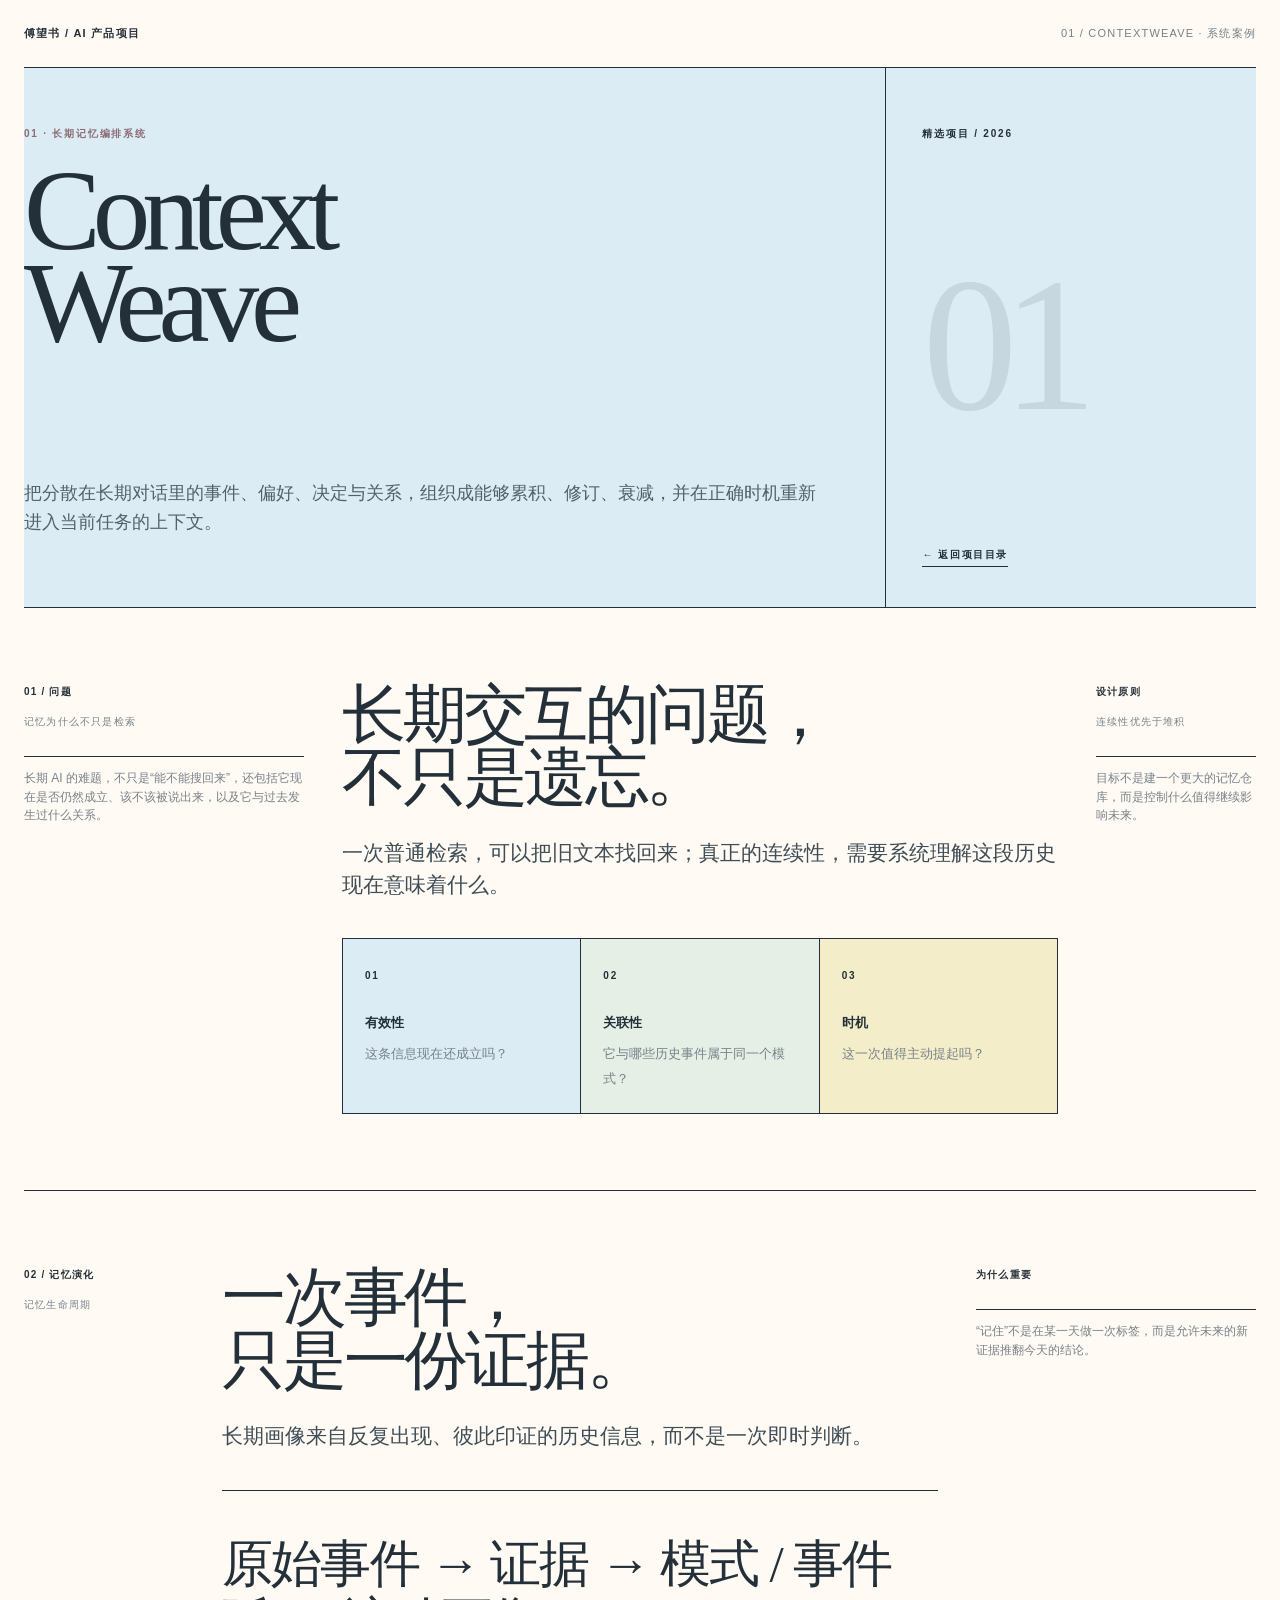
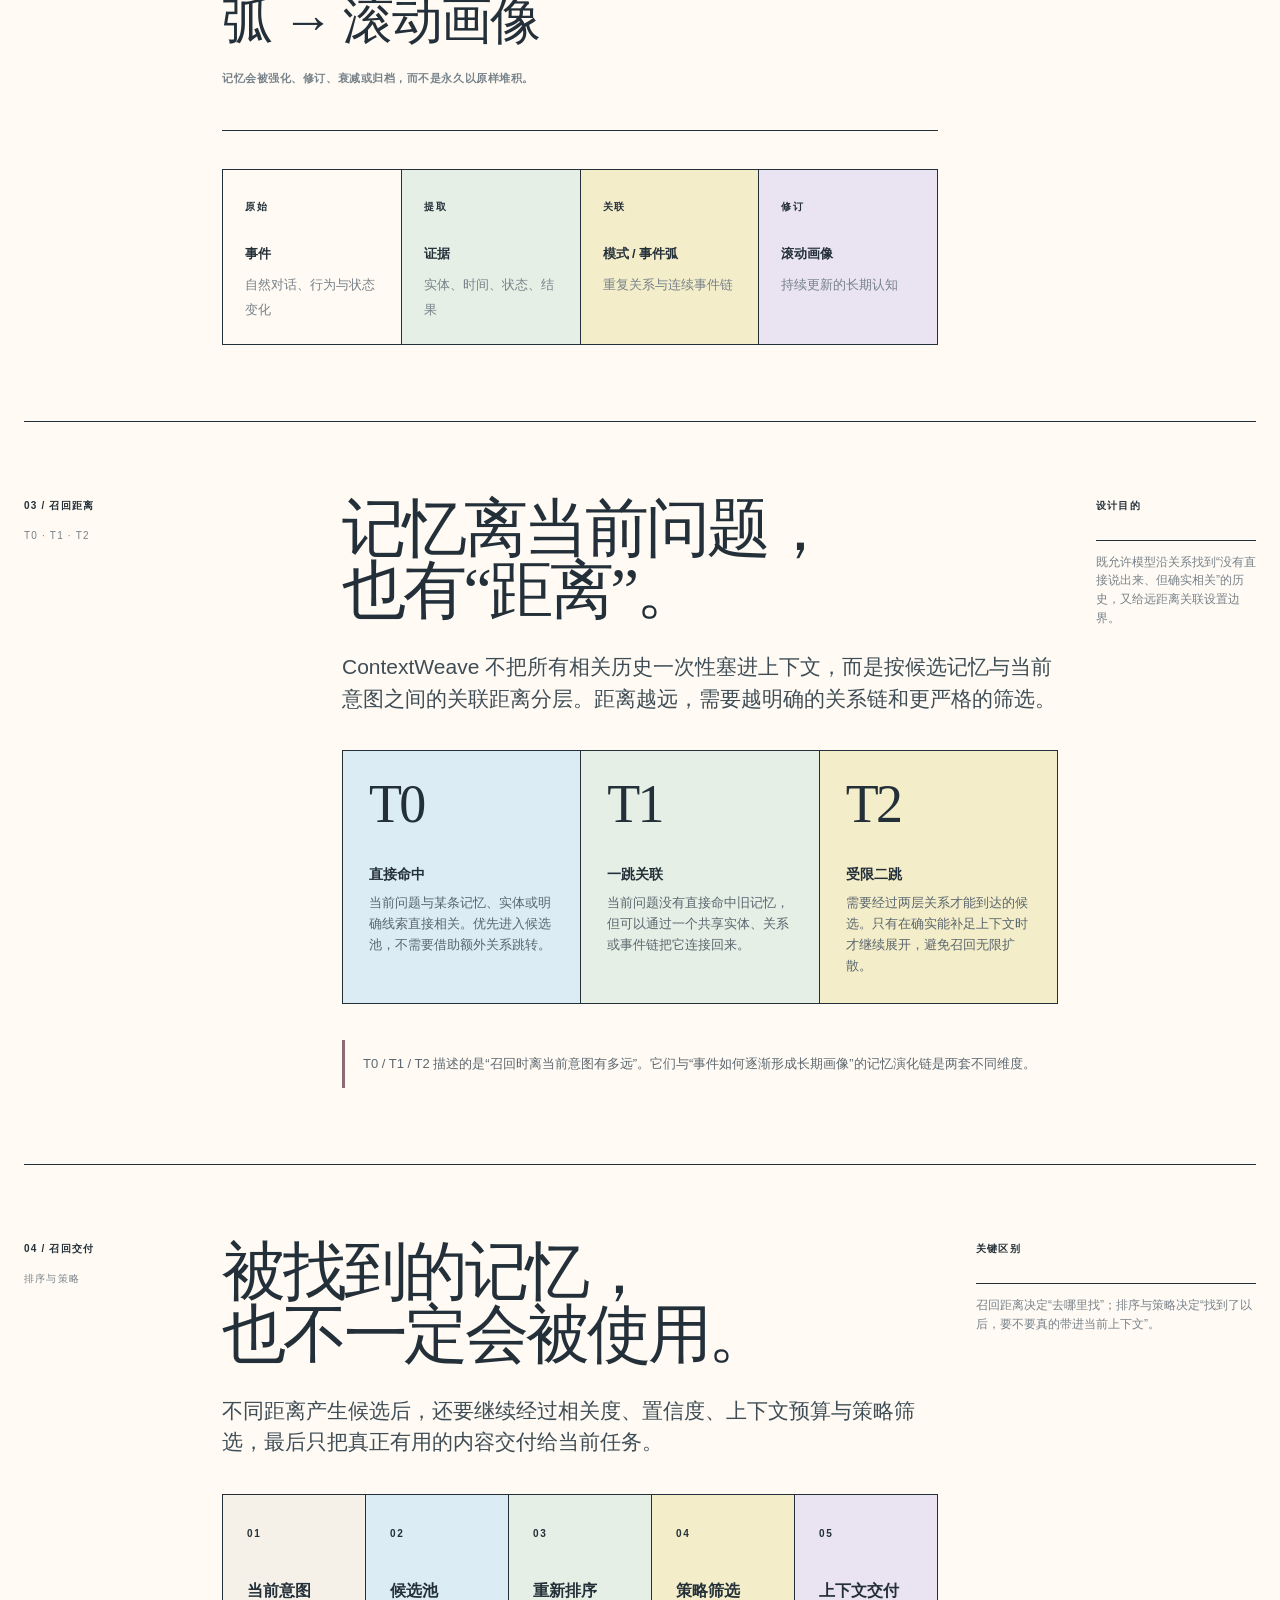
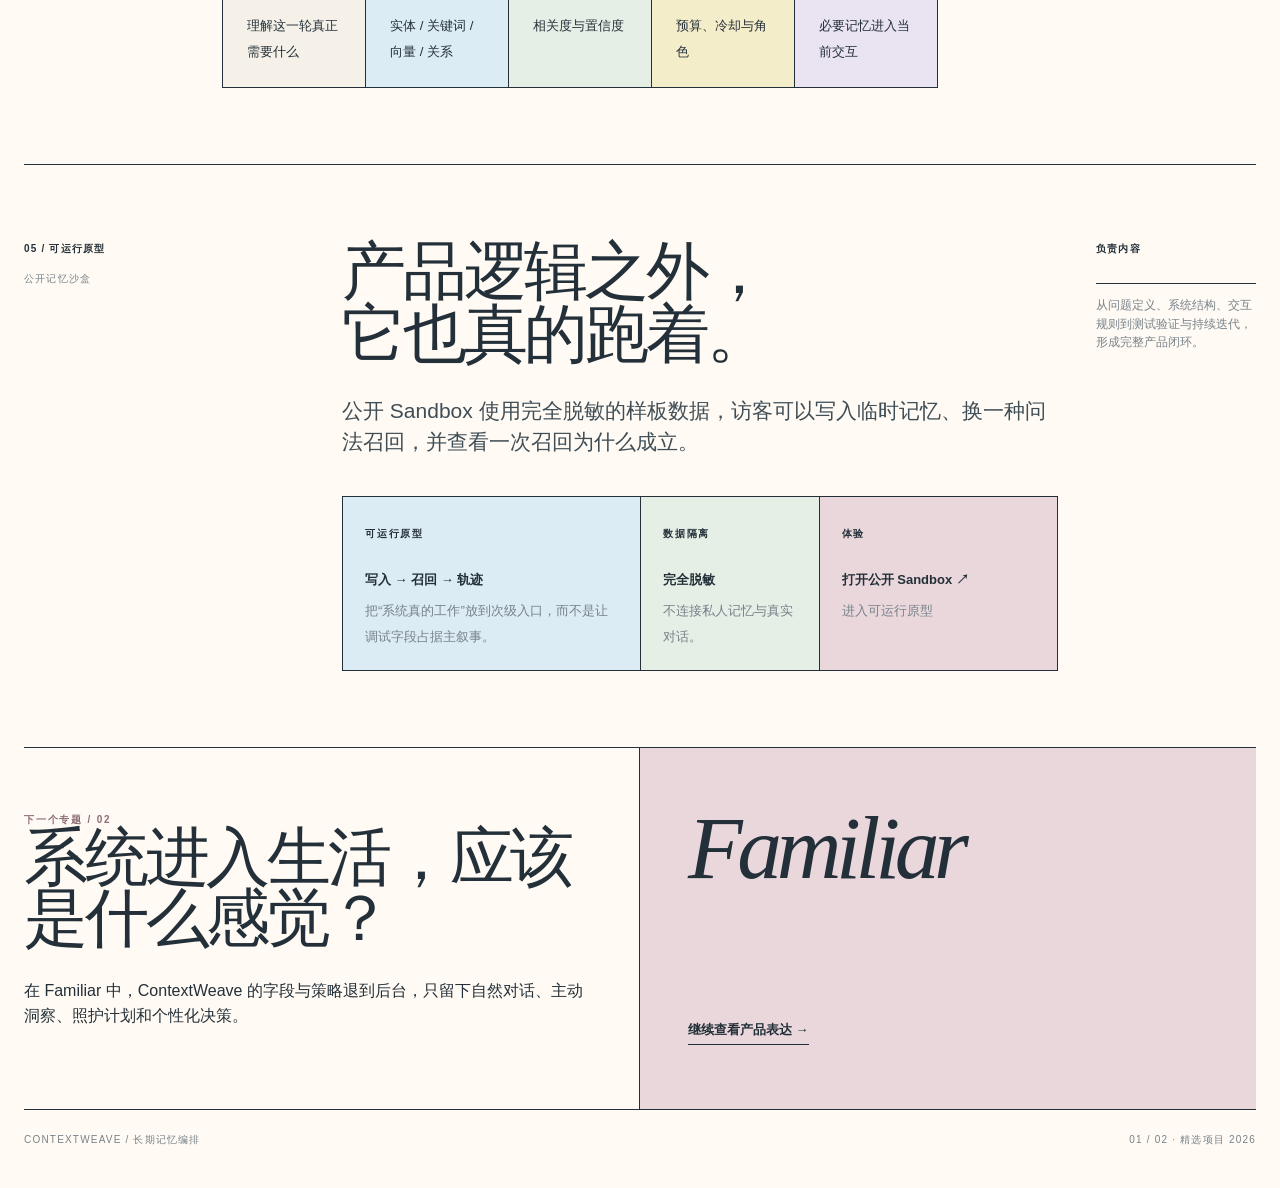
==== commit 402287de: "Explain T0 T1 T2 recall distance and localize system case study" ====
--- a/contextweave/index.html
+++ b/contextweave/index.html
@@ -2,92 +2,109 @@
 <html lang="zh-CN">
 <head>
 <meta charset="utf-8"><meta name="viewport" content="width=device-width,initial-scale=1">
-<meta name="description" content="ContextWeave — continuity-first AI memory orchestration case study.">
-<title>ContextWeave｜Case Study</title><link rel="stylesheet" href="../assets/site.css">
+<meta name="description" content="ContextWeave — 面向长期 AI 交互的上下文记忆编排系统案例。">
+<title>ContextWeave｜系统案例</title><link rel="stylesheet" href="../assets/site.css">
 </head>
 <body><div class="shell">
-<header class="site-header"><a class="brand" href="../">傅望书 / AI Product Work</a><span class="header-note">01 / ContextWeave · System Case Study</span></header>
+<header class="site-header"><a class="brand" href="../">傅望书 / AI 产品项目</a><span class="header-note">01 / ContextWeave · 系统案例</span></header>
 <main>
 <section class="story-head context-head reveal">
   <div class="story-title">
-    <div><div class="eyebrow">01 · MEMORY ORCHESTRATION SYSTEM</div><h1>Context<br>Weave</h1></div>
+    <div><div class="eyebrow">01 · 长期记忆编排系统</div><h1>Context<br>Weave</h1></div>
     <p class="dek">把分散在长期对话里的事件、偏好、决定与关系，组织成能够累积、修订、衰减，并在正确时机重新进入当前任务的上下文。</p>
   </div>
-  <aside class="story-aside"><div class="folio">SELECTED WORK / 2026</div><div class="giant">01</div><a class="back" href="../">← Back to issue index</a></aside>
+  <aside class="story-aside"><div class="folio">精选项目 / 2026</div><div class="giant">01</div><a class="back" href="../">← 返回项目目录</a></aside>
 </section>
 
 <section class="spread reveal">
   <div class="spread-grid">
-    <aside class="margin-col"><b>01 / PROBLEM</b>Why memory is more than retrieval<div class="margin-note">长期 AI 的难题，不只是“能不能搜回来”，还包括它现在是否仍然成立、该不该被说出来，以及它与过去发生过什么关系。</div></aside>
+    <aside class="margin-col"><b>01 / 问题</b>记忆为什么不只是检索<div class="margin-note">长期 AI 的难题，不只是“能不能搜回来”，还包括它现在是否仍然成立、该不该被说出来，以及它与过去发生过什么关系。</div></aside>
     <div class="spread-main">
       <h2>长期交互的问题，<br>不只是遗忘。</h2>
       <p class="lead">一次普通检索，可以把旧文本找回来；真正的连续性，需要系统理解这段历史现在意味着什么。</p>
       <div class="editorial-grid">
-        <article class="span4 sky"><span class="micro">01</span><b>Validity</b><small>这条信息现在还成立吗？</small></article>
-        <article class="span4 mint"><span class="micro">02</span><b>Relationship</b><small>它与哪些历史事件属于同一个模式？</small></article>
-        <article class="span4 butter"><span class="micro">03</span><b>Timing</b><small>这一次值得主动提起吗？</small></article>
+        <article class="span4 sky"><span class="micro">01</span><b>有效性</b><small>这条信息现在还成立吗？</small></article>
+        <article class="span4 mint"><span class="micro">02</span><b>关联性</b><small>它与哪些历史事件属于同一个模式？</small></article>
+        <article class="span4 butter"><span class="micro">03</span><b>时机</b><small>这一次值得主动提起吗？</small></article>
       </div>
     </div>
-    <aside class="margin-col"><b>DESIGN PRINCIPLE</b>Continuity over accumulation<div class="margin-note">目标不是建一个更大的记忆仓库，而是控制什么值得继续影响未来。</div></aside>
+    <aside class="margin-col"><b>设计原则</b>连续性优先于堆积<div class="margin-note">目标不是建一个更大的记忆仓库，而是控制什么值得继续影响未来。</div></aside>
   </div>
 </section>
 
 <section class="spread reveal">
   <div class="spread-grid">
-    <aside class="margin-col"><b>02 / EVOLUTION</b>Memory lifecycle</aside>
+    <aside class="margin-col"><b>02 / 记忆演化</b>记忆生命周期</aside>
     <div class="spread-main">
       <h2>一次事件，<br>只是一份证据。</h2>
       <p class="lead">长期画像来自反复出现、彼此印证的历史信息，而不是一次即时判断。</p>
-      <div class="pullquote">Event → Evidence → Pattern / Arc → Rolling Profile<small>记忆会被强化、修订、衰减或归档，而不是永久以原样堆积。</small></div>
+      <div class="pullquote">原始事件 → 证据 → 模式 / 事件弧 → 滚动画像<small>记忆会被强化、修订、衰减或归档，而不是永久以原样堆积。</small></div>
       <div class="editorial-grid">
-        <article class="span3"><span class="micro">RAW</span><b>Event</b><small>自然对话、行为与状态变化</small></article>
-        <article class="span3 mint"><span class="micro">EXTRACT</span><b>Evidence</b><small>实体、时间、状态、结果</small></article>
-        <article class="span3 butter"><span class="micro">RELATE</span><b>Pattern / Arc</b><small>重复关系与连续事件链</small></article>
-        <article class="span3 lilac"><span class="micro">REVISE</span><b>Rolling Profile</b><small>持续更新的长期认知</small></article>
+        <article class="span3"><span class="micro">原始</span><b>事件</b><small>自然对话、行为与状态变化</small></article>
+        <article class="span3 mint"><span class="micro">提取</span><b>证据</b><small>实体、时间、状态、结果</small></article>
+        <article class="span3 butter"><span class="micro">关联</span><b>模式 / 事件弧</b><small>重复关系与连续事件链</small></article>
+        <article class="span3 lilac"><span class="micro">修订</span><b>滚动画像</b><small>持续更新的长期认知</small></article>
       </div>
     </div>
-    <aside class="margin-col"><b>WHY IT MATTERS</b><div class="margin-note">“记住”不是在某一天做一次标签，而是允许未来的新证据推翻今天的结论。</div></aside>
+    <aside class="margin-col"><b>为什么重要</b><div class="margin-note">“记住”不是在某一天做一次标签，而是允许未来的新证据推翻今天的结论。</div></aside>
   </div>
 </section>
 
 <section class="spread reveal">
   <div class="spread-grid">
-    <aside class="margin-col"><b>03 / DELIVERY</b>Recall distance & policy</aside>
+    <aside class="margin-col"><b>03 / 召回距离</b>T0 · T1 · T2</aside>
     <div class="spread-main">
-      <h2>记住，<br>不等于每次都说出来。</h2>
-      <p class="lead">召回从候选池开始，经由相关度、置信度、上下文预算与策略筛选，最后只把真正有用的内容交付给当前任务。</p>
-      <div class="arch-flow">
-        <div><span class="micro">01</span><b>Current Intent</b><small>理解当前问题</small></div>
-        <div><span class="micro">02</span><b>Candidate Pool</b><small>实体 / FTS / 向量 / 关系</small></div>
-        <div><span class="micro">03</span><b>Rerank</b><small>相关度与置信度</small></div>
-        <div><span class="micro">04</span><b>Policy</b><small>预算、冷却与角色</small></div>
-        <div><span class="micro">05</span><b>Delivery</b><small>必要上下文进入当前交互</small></div>
+      <h2>记忆离当前问题，<br>也有“距离”。</h2>
+      <p class="lead">ContextWeave 不把所有相关历史一次性塞进上下文，而是按候选记忆与当前意图之间的关联距离分层。距离越远，需要越明确的关系链和更严格的筛选。</p>
+      <div class="recall-levels">
+        <article class="recall-level"><div class="tier">T0</div><h3>直接命中</h3><p>当前问题与某条记忆、实体或明确线索直接相关。优先进入候选池，不需要借助额外关系跳转。</p></article>
+        <article class="recall-level"><div class="tier">T1</div><h3>一跳关联</h3><p>当前问题没有直接命中旧记忆，但可以通过一个共享实体、关系或事件链把它连接回来。</p></article>
+        <article class="recall-level"><div class="tier">T2</div><h3>受限二跳</h3><p>需要经过两层关系才能到达的候选。只有在确实能补足上下文时才继续展开，避免召回无限扩散。</p></article>
       </div>
+      <div class="recall-note">T0 / T1 / T2 描述的是“召回时离当前意图有多远”。它们与“事件如何逐渐形成长期画像”的记忆演化链是两套不同维度。</div>
     </div>
-    <aside class="margin-col"><b>ARCHITECTURE NOTE</b><div class="margin-note">T0 / T1 / T2 属于召回距离：描述候选记忆离当前意图有多远，而不是记忆本身如何演化。</div></aside>
+    <aside class="margin-col"><b>设计目的</b><div class="margin-note">既允许模型沿关系找到“没有直接说出来、但确实相关”的历史，又给远距离关联设置边界。</div></aside>
   </div>
 </section>
 
 <section class="spread reveal">
   <div class="spread-grid">
-    <aside class="margin-col"><b>04 / PROOF</b>Working public sandbox</aside>
+    <aside class="margin-col"><b>04 / 召回交付</b>排序与策略</aside>
+    <div class="spread-main">
+      <h2>被找到的记忆，<br>也不一定会被使用。</h2>
+      <p class="lead">不同距离产生候选后，还要继续经过相关度、置信度、上下文预算与策略筛选，最后只把真正有用的内容交付给当前任务。</p>
+      <div class="arch-flow">
+        <div><span class="micro">01</span><b>当前意图</b><small>理解这一轮真正需要什么</small></div>
+        <div><span class="micro">02</span><b>候选池</b><small>实体 / 关键词 / 向量 / 关系</small></div>
+        <div><span class="micro">03</span><b>重新排序</b><small>相关度与置信度</small></div>
+        <div><span class="micro">04</span><b>策略筛选</b><small>预算、冷却与角色</small></div>
+        <div><span class="micro">05</span><b>上下文交付</b><small>必要记忆进入当前交互</small></div>
+      </div>
+    </div>
+    <aside class="margin-col"><b>关键区别</b><div class="margin-note">召回距离决定“去哪里找”；排序与策略决定“找到了以后，要不要真的带进当前上下文”。</div></aside>
+  </div>
+</section>
+
+<section class="spread reveal">
+  <div class="spread-grid">
+    <aside class="margin-col"><b>05 / 可运行原型</b>公开记忆沙盒</aside>
     <div class="spread-main">
       <h2>产品逻辑之外，<br>它也真的跑着。</h2>
       <p class="lead">公开 Sandbox 使用完全脱敏的样板数据，访客可以写入临时记忆、换一种问法召回，并查看一次召回为什么成立。</p>
       <div class="editorial-grid">
-        <article class="span5 sky"><span class="micro">LIVE PROTOTYPE</span><b>Write → Recall → Trace</b><small>把“系统真的工作”放到次级入口，而不是让调试字段占据主叙事。</small></article>
-        <article class="span3 mint"><span class="micro">PRIVACY</span><b>Isolated data</b><small>不连接私人记忆与真实对话。</small></article>
-        <article class="span4 rose"><span class="micro">OPEN</span><b><a href="../sandbox/">Launch Public Sandbox ↗</a></b><small>进入可运行原型</small></article>
+        <article class="span5 sky"><span class="micro">可运行原型</span><b>写入 → 召回 → 轨迹</b><small>把“系统真的工作”放到次级入口，而不是让调试字段占据主叙事。</small></article>
+        <article class="span3 mint"><span class="micro">数据隔离</span><b>完全脱敏</b><small>不连接私人记忆与真实对话。</small></article>
+        <article class="span4 rose"><span class="micro">体验</span><b><a href="../sandbox/">打开公开 Sandbox ↗</a></b><small>进入可运行原型</small></article>
       </div>
     </div>
-    <aside class="margin-col"><b>ROLE</b><div class="margin-note">从问题定义、系统结构、交互规则到测试验证与持续迭代，形成完整产品闭环。</div></aside>
+    <aside class="margin-col"><b>负责内容</b><div class="margin-note">从问题定义、系统结构、交互规则到测试验证与持续迭代，形成完整产品闭环。</div></aside>
   </div>
 </section>
 
 <section class="bridge-section reveal">
-  <div class="bridge-copy"><div class="kicker">NEXT FEATURE / 02</div><h3>系统进入生活，应该是什么感觉？</h3><p>在 Familiar 中，ContextWeave 的字段与策略退到后台，只留下自然对话、主动洞察、Care Plan 和个性化决策。</p></div>
-  <a class="bridge-action" href="../familiar/"><span class="big-word">Familiar</span><span class="cta">Continue to product expression →</span></a>
+  <div class="bridge-copy"><div class="kicker">下一个专题 / 02</div><h3>系统进入生活，应该是什么感觉？</h3><p>在 Familiar 中，ContextWeave 的字段与策略退到后台，只留下自然对话、主动洞察、照护计划和个性化决策。</p></div>
+  <a class="bridge-action" href="../familiar/"><span class="big-word">Familiar</span><span class="cta">继续查看产品表达 →</span></a>
 </section>
 </main>
-<footer class="footer"><span>ContextWeave / Continuity-first memory</span><span>01 / 02 · Selected Work 2026</span></footer>
+<footer class="footer"><span>ContextWeave / 长期记忆编排</span><span>01 / 02 · 精选项目 2026</span></footer>
 </div><script src="../assets/motion.js"></script></body></html>
--- a/assets/site.css
+++ b/assets/site.css
@@ -27,24 +27,33 @@
 .spine-line{position:absolute;top:0;bottom:0;left:50%;width:1px;background:var(--ink);transform-origin:top;transition:transform 1.3s cubic-bezier(.2,.7,.2,1)}
 .spine-mark{position:absolute;left:50%;width:9px;height:9px;border:1px solid var(--ink);background:var(--paper);transform:translate(-50%,-50%)}.spine-mark.m1{top:22%}.spine-mark.m2{top:50%}.spine-mark.m3{top:78%}
 .teaser-visual{height:180px;margin-top:28px;position:relative;border-top:1px solid rgba(36,48,57,.28);border-bottom:1px solid rgba(36,48,57,.28)}
-.node,.token,.memory-chip{position:absolute;border:1px solid rgba(36,48,57,.32);background:rgba(255,250,243,.72);padding:5px 8px;font-size:10px;transition:transform .65s cubic-bezier(.2,.7,.2,1),opacity .55s ease}
-.thread{position:absolute;height:1px;background:rgba(36,48,57,.32);transform-origin:left center;transition:transform .65s cubic-bezier(.2,.7,.2,1),opacity .55s ease}
-.context .n1{left:2%;top:28px}.context .n2{left:8%;top:112px}.context .n3{right:6%;top:38px}.context .n4{right:1%;top:122px}.context .core{position:absolute;left:50%;top:50%;transform:translate(-50%,-50%);font:400 16px var(--serif);padding:10px 13px;border:1px solid var(--ink);background:var(--paper)}
+.node,.token,.memory-chip{position:absolute;padding:5px 8px;font-size:10px;color:rgba(36,48,57,.44);border:1px solid transparent;background:transparent;border-radius:12px;transition:transform .65s cubic-bezier(.2,.7,.2,1),opacity .55s ease,color .45s ease,border-color .45s ease,background .45s ease}
+.thread,.f-thread{position:absolute;height:1px;background:rgba(36,48,57,.34);transform-origin:left center;opacity:0;transition:transform .65s cubic-bezier(.2,.7,.2,1),opacity .55s ease}
+.context .n1{left:2%;top:28px}.context .n2{left:8%;top:112px}.context .n3{right:6%;top:38px}.context .n4{right:1%;top:122px}.context .core{position:absolute;left:50%;top:50%;transform:translate(-50%,-50%);font:400 16px var(--serif);padding:8px 11px;color:rgba(36,48,57,.40);border:1px solid transparent;background:transparent;border-radius:14px;transition:color .45s ease,border-color .45s ease,background .45s ease,transform .65s cubic-bezier(.2,.7,.2,1)}
 .context .t1{left:19%;top:58px;width:31%;transform:rotate(10deg) scaleX(.68)}.context .t2{left:16%;top:126px;width:34%;transform:rotate(-8deg) scaleX(.65)}.context .t3{left:50%;top:70px;width:31%;transform:rotate(-9deg) scaleX(.63)}.context .t4{left:50%;top:119px;width:34%;transform:rotate(10deg) scaleX(.6)}
-.context:hover .thread,.context.is-active .thread{transform:rotate(0) scaleX(1);opacity:.95}.context:hover .n1,.context.is-active .n1{transform:translate(18px,8px)}.context:hover .n2,.context.is-active .n2{transform:translate(24px,-7px)}.context:hover .n3,.context.is-active .n3{transform:translate(-20px,10px)}.context:hover .n4,.context.is-active .n4{transform:translate(-24px,-8px)}
-.familiar .sentence{position:absolute;left:3%;right:3%;top:22px;font:400 18px/1.45 var(--serif)}.familiar .token{top:92px;opacity:.35}.familiar .one{left:9%}.familiar .two{left:38%}.familiar .three{left:67%}.familiar .memory-chip{left:50%;top:138px;transform:translateX(-50%);opacity:.18;background:var(--mint)}
-.familiar:hover .token,.familiar.is-active .token{transform:translateY(18px);opacity:1}.familiar:hover .memory-chip,.familiar.is-active .memory-chip{transform:translate(-50%,18px);opacity:1}
+.context:hover .thread,.context:focus-visible .thread{opacity:.95;transform:rotate(0) scaleX(1)}.context:hover .node,.context:focus-visible .node,.context:hover .core,.context:focus-visible .core{color:var(--ink);border-color:rgba(36,48,57,.34);background:rgba(255,250,243,.78)}
+.context:hover .n1,.context:focus-visible .n1{transform:translate(18px,8px)}.context:hover .n2,.context:focus-visible .n2{transform:translate(24px,-7px)}.context:hover .n3,.context:focus-visible .n3{transform:translate(-20px,10px)}.context:hover .n4,.context:focus-visible .n4{transform:translate(-24px,-8px)}.context:hover .n2,.context.is-active .n2{transform:translate(24px,-7px)}.context:hover .n3,.context.is-active .n3{transform:translate(-20px,10px)}.context:hover .n4,.context.is-active .n4{transform:translate(-24px,-8px)}
+.familiar .token{opacity:.48}.familiar .one{left:7%;top:38px}.familiar .two{left:55%;top:34px}.familiar .three{left:17%;top:116px}.familiar .four{right:7%;top:118px}.familiar .memory-chip{left:50%;top:76px;transform:translateX(-50%);opacity:0;background:rgba(229,239,230,.92);color:var(--ink);border-color:rgba(36,48,57,.3)}
+.familiar .f1{left:20%;top:57px;width:32%;transform:rotate(9deg) scaleX(.65)}.familiar .f2{left:30%;top:129px;width:24%;transform:rotate(-13deg) scaleX(.62)}.familiar .f3{left:51%;top:88px;width:31%;transform:rotate(13deg) scaleX(.64)}
+.familiar:hover .token,.familiar:focus-visible .token{opacity:1;color:var(--ink);border-color:rgba(36,48,57,.30);background:rgba(255,250,243,.78)}
+.familiar:hover .f-thread,.familiar:focus-visible .f-thread{opacity:.9;transform:rotate(0) scaleX(1)}
+.familiar:hover .memory-chip,.familiar:focus-visible .memory-chip{opacity:1;transform:translate(-50%,4px)}
 .cover-bottom{display:grid;grid-template-columns:1fr 1fr;border-top:1px solid var(--ink);font-size:10px;letter-spacing:.13em;text-transform:uppercase}.cover-bottom div{padding:14px 0}.cover-bottom div+div{text-align:right}
 .manifesto{display:grid;grid-template-columns:1fr 1fr;padding:86px 0;border-bottom:1px solid var(--ink)}.manifesto h3{font:400 clamp(38px,4vw,60px)/1.02 var(--serif);letter-spacing:-.04em;margin:0;max-width:540px}.manifesto-copy{padding-left:42px;border-left:1px solid var(--ink);color:#53616a;font-size:16px}.manifesto-copy p{margin:0 0 22px}
 
 /* CASE STUDY / EDITORIAL */
 .story-head{display:grid;grid-template-columns:1.4fr .6fr;border-bottom:1px solid var(--ink);min-height:540px}.story-title{padding:58px 54px 52px 0;border-right:1px solid var(--ink);display:flex;flex-direction:column;justify-content:space-between}.story-title h1{font:400 clamp(72px,9vw,126px)/.8 var(--serif);letter-spacing:-.07em;margin:22px 0 30px}.story-title .dek{max-width:800px;font-size:18px;color:#53616a}.story-aside{padding:58px 0 40px 36px;display:grid;grid-template-rows:auto 1fr auto}.story-aside .giant{font:400 190px/.8 var(--serif);letter-spacing:-.08em;color:rgba(36,48,57,.11);align-self:center}.back{font-size:10px;letter-spacing:.16em;text-transform:uppercase;font-weight:760;border-bottom:1px solid var(--ink);width:max-content;padding-bottom:3px}
 .story-head.context-head{background:var(--sky)}.story-head.familiar-head{background:var(--peach)}
+.recall-levels{display:grid;grid-template-columns:repeat(3,1fr);border-top:1px solid var(--ink);border-left:1px solid var(--ink);margin:36px 0}
+.recall-level{position:relative;padding:26px;min-height:220px;border-right:1px solid var(--ink);border-bottom:1px solid var(--ink)}
+.recall-level:nth-child(1){background:var(--sky)}.recall-level:nth-child(2){background:var(--mint)}.recall-level:nth-child(3){background:var(--butter)}
+.recall-level .tier{font:400 54px/1 var(--serif);letter-spacing:-.05em}.recall-level h3{font:700 14px/1.3 Inter,sans-serif;margin:34px 0 10px}.recall-level p{margin:0;color:#59666e;font-size:13px}
+.recall-note{border-left:3px solid var(--rose-ink);padding:14px 0 14px 18px;color:#5d6870;font-size:13px;margin-top:22px}
 .spread{position:relative;border-bottom:1px solid var(--ink);padding:76px 0}.spread-grid{display:grid;grid-template-columns:160px minmax(0,1fr) 280px;gap:38px}.spread:nth-of-type(even) .spread-grid{grid-template-columns:280px minmax(0,1fr) 160px}.margin-col{font-size:10px;letter-spacing:.12em;text-transform:uppercase;color:var(--muted)}.margin-col b{color:var(--ink);display:block;margin-bottom:14px}.margin-note{border-top:1px solid var(--ink);padding-top:12px;margin-top:26px;text-transform:none;letter-spacing:0;font-size:12px;line-height:1.55}
 .spread-main h2{font:400 clamp(44px,5vw,70px)/.98 var(--serif);letter-spacing:-.05em;margin:0 0 28px}.spread-main>p.lead{font-size:21px;line-height:1.5;color:#3e4d56;max-width:820px;margin:0 0 24px}.spread-main>p{max-width:760px;color:#5d6870}
 .pullquote{font:400 clamp(34px,4vw,58px)/1.12 var(--serif);letter-spacing:-.035em;padding:44px 0;border-top:1px solid var(--ink);border-bottom:1px solid var(--ink);margin:38px 0}.pullquote small{display:block;font:600 11px/1.5 Inter,sans-serif;letter-spacing:.05em;color:var(--muted);margin-top:20px}
 .editorial-grid{display:grid;grid-template-columns:repeat(12,1fr);border-top:1px solid var(--ink);border-left:1px solid var(--ink);margin-top:38px}.editorial-grid>div,.editorial-grid>article{border-right:1px solid var(--ink);border-bottom:1px solid var(--ink);padding:22px;min-height:150px}.editorial-grid .sky{background:var(--sky)}.editorial-grid .mint{background:var(--mint)}.editorial-grid .peach{background:var(--peach)}.editorial-grid .butter{background:var(--butter)}.editorial-grid .lilac{background:var(--lilac)}.editorial-grid .rose{background:var(--rose)}
-.span3{grid-column:span 3}.span4{grid-column:span 4}.span5{grid-column:span 5}.span6{grid-column:span 6}.span7{grid-column:span 7}.span8{grid-column:span 8}.span12{grid-column:span 12}.editorial-grid b{display:block;font-size:13px;margin:26px 0 6px}.editorial-grid small{color:var(--muted)}
+.span2{grid-column:span 2}.span3{grid-column:span 3}.span4{grid-column:span 4}.span5{grid-column:span 5}.span6{grid-column:span 6}.span7{grid-column:span 7}.span8{grid-column:span 8}.span12{grid-column:span 12}.editorial-grid b{display:block;font-size:13px;margin:26px 0 6px}.editorial-grid small{color:var(--muted)}
 .timeline{margin-top:38px;border-top:1px solid var(--ink)}.timeline-row{display:grid;grid-template-columns:110px minmax(0,1fr) 190px;gap:26px;align-items:center;padding:20px 0;border-bottom:1px solid var(--ink)}.timeline-row time{font:400 22px var(--serif)}.timeline-row span:last-child{font-size:12px;color:var(--muted)}
 .chat-editorial{display:grid;grid-template-columns:1.15fr .85fr;border:1px solid var(--ink);margin-top:34px}.chat-pane{padding:34px;border-right:1px solid var(--ink);background:var(--paper-2)}.trace-pane{padding:34px;background:var(--mint)}.chat-row{display:flex;margin:16px 0}.chat-row.user{justify-content:flex-end}.bubble{max-width:75%;padding:14px 16px;border:1px solid var(--ink);background:var(--paper)}.chat-row.user .bubble{background:var(--sky)}.tag-row{display:flex;flex-wrap:wrap;gap:8px;margin-top:22px}.tag{border:1px solid var(--ink);padding:5px 8px;font-size:10px;background:var(--paper)}
 .arch-flow{display:grid;grid-template-columns:repeat(5,1fr);border-top:1px solid var(--ink);border-left:1px solid var(--ink);margin-top:36px}.arch-flow div{padding:24px;border-right:1px solid var(--ink);border-bottom:1px solid var(--ink);min-height:150px;background:var(--paper-2)}.arch-flow div:nth-child(2){background:var(--sky)}.arch-flow div:nth-child(3){background:var(--mint)}.arch-flow div:nth-child(4){background:var(--butter)}.arch-flow div:nth-child(5){background:var(--lilac)}.arch-flow b{display:block;margin:34px 0 8px}
@@ -53,8 +62,9 @@
 
 /* MOBILE */
 @media(max-width:900px){
+  .recall-levels{grid-template-columns:1fr}
   .cover-top,.manifesto,.story-head,.bridge-section{grid-template-columns:1fr}.cover-title-wrap,.story-title,.bridge-copy{border-right:0}.issue-block,.story-aside{border-top:1px solid var(--ink);padding-left:0}
-  .cover-body{grid-template-columns:1fr}.cover-spine{height:58px;border-left:0;border-right:0;border-top:1px solid var(--ink);border-bottom:1px solid var(--ink)}.cover-spine span{writing-mode:horizontal-tb;transform:none}.spine-line{left:0;right:0;top:50%;bottom:auto;width:auto;height:1px;transform-origin:left}.spine-mark{top:50%}.spine-mark.m1{left:22%}.spine-mark.m2{left:50%}.spine-mark.m3{left:78%}
+  .cover-body{grid-template-columns:1fr}.cover-spine{height:58px;border-left:0;border-right:0;border-top:1px solid var(--ink);border-bottom:1px solid var(--ink)}.cover-spine span{writing-mode:horizontal-tb;transform:none}.spine-line{left:0;right:0;top:50%;bottom:auto;width:auto;height:1px;transform-origin:left}.spine-mark{top:50%}.spine-mark.m1,.spine-mark.m2,.spine-mark.m3{top:50%}.spine-mark.m1{left:22%}.spine-mark.m2{left:50%}.spine-mark.m3{left:78%}
   .teaser:first-child,.teaser:last-child{padding:30px 22px}.teaser{min-height:470px}.manifesto-copy{border-left:0;border-top:1px solid var(--ink);padding:28px 0 0;margin-top:28px}
   .spread-grid,.spread:nth-of-type(even) .spread-grid{grid-template-columns:1fr}.margin-col:last-child{display:none}.spread{padding:56px 0}
   .story-title{padding:46px 22px}.story-aside{padding:30px 22px}.story-aside .giant{font-size:120px}.chat-editorial{grid-template-columns:1fr}.chat-pane{border-right:0;border-bottom:1px solid var(--ink)}
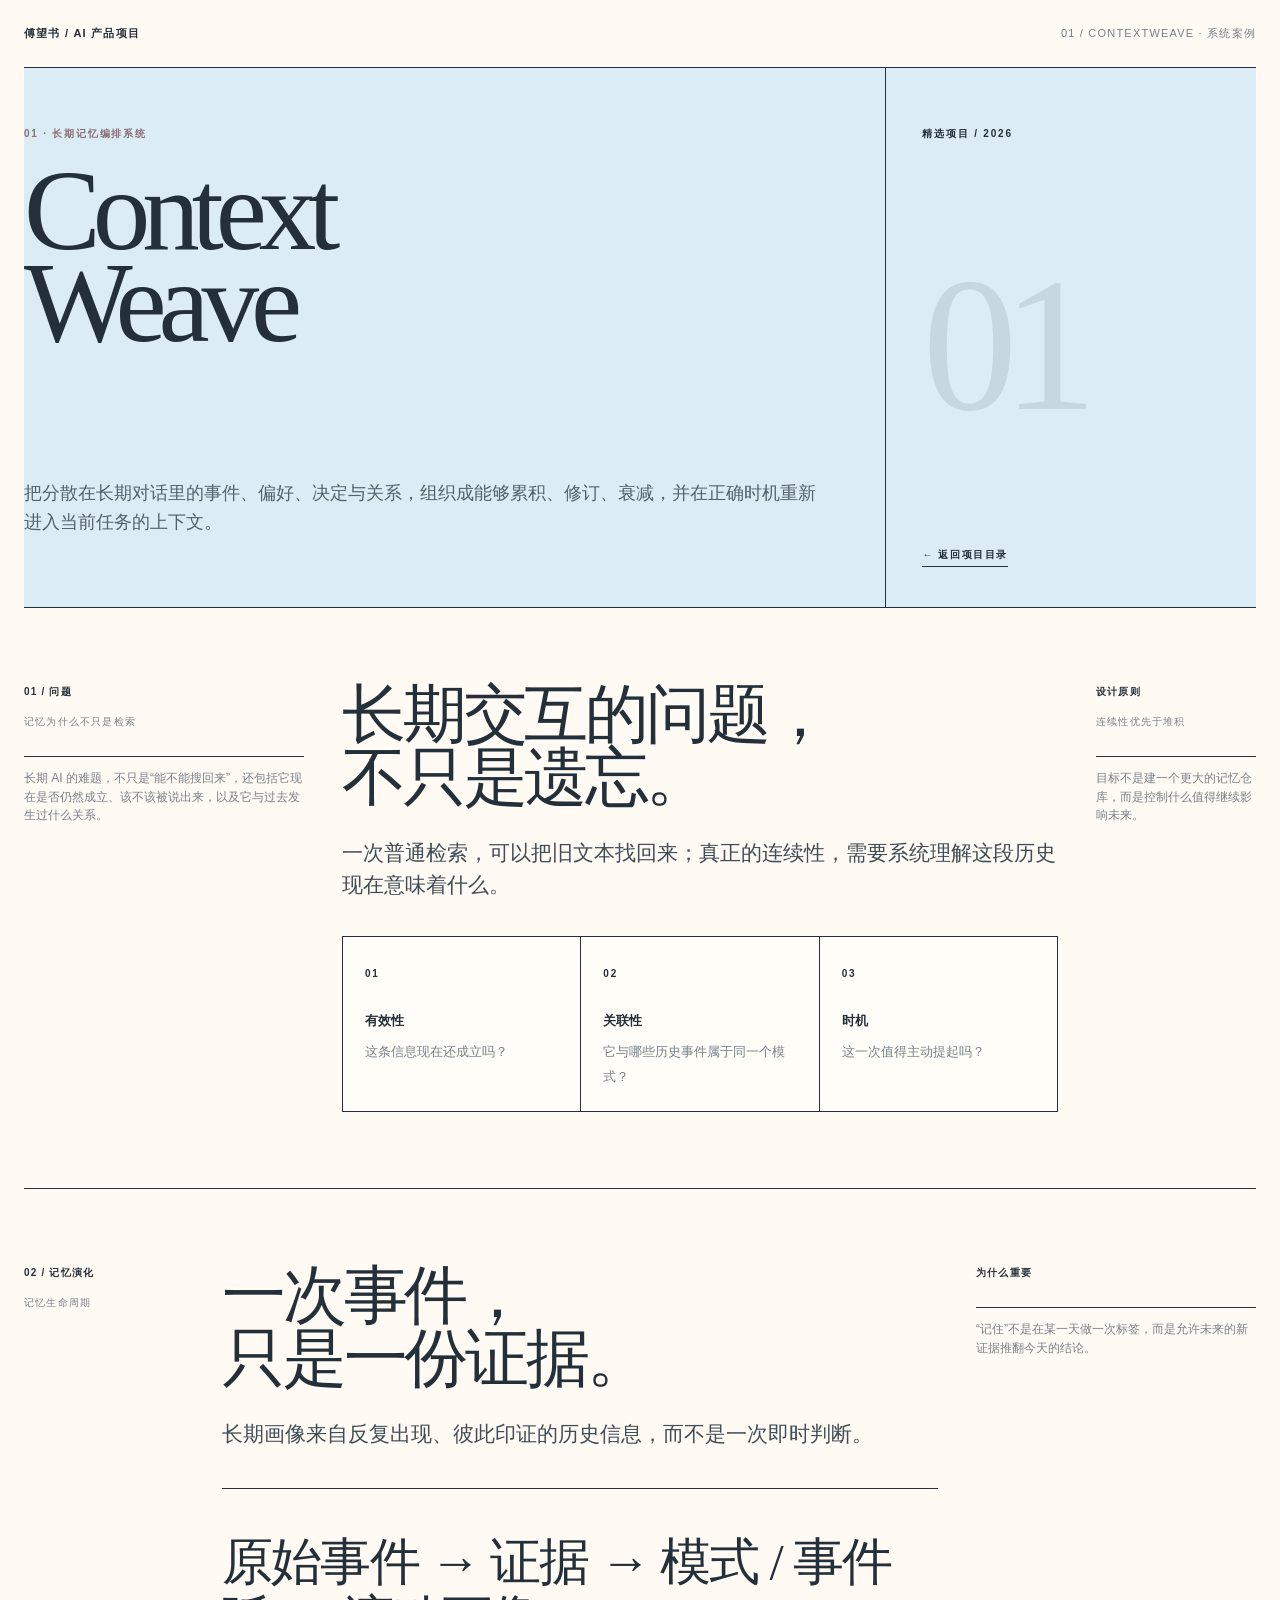
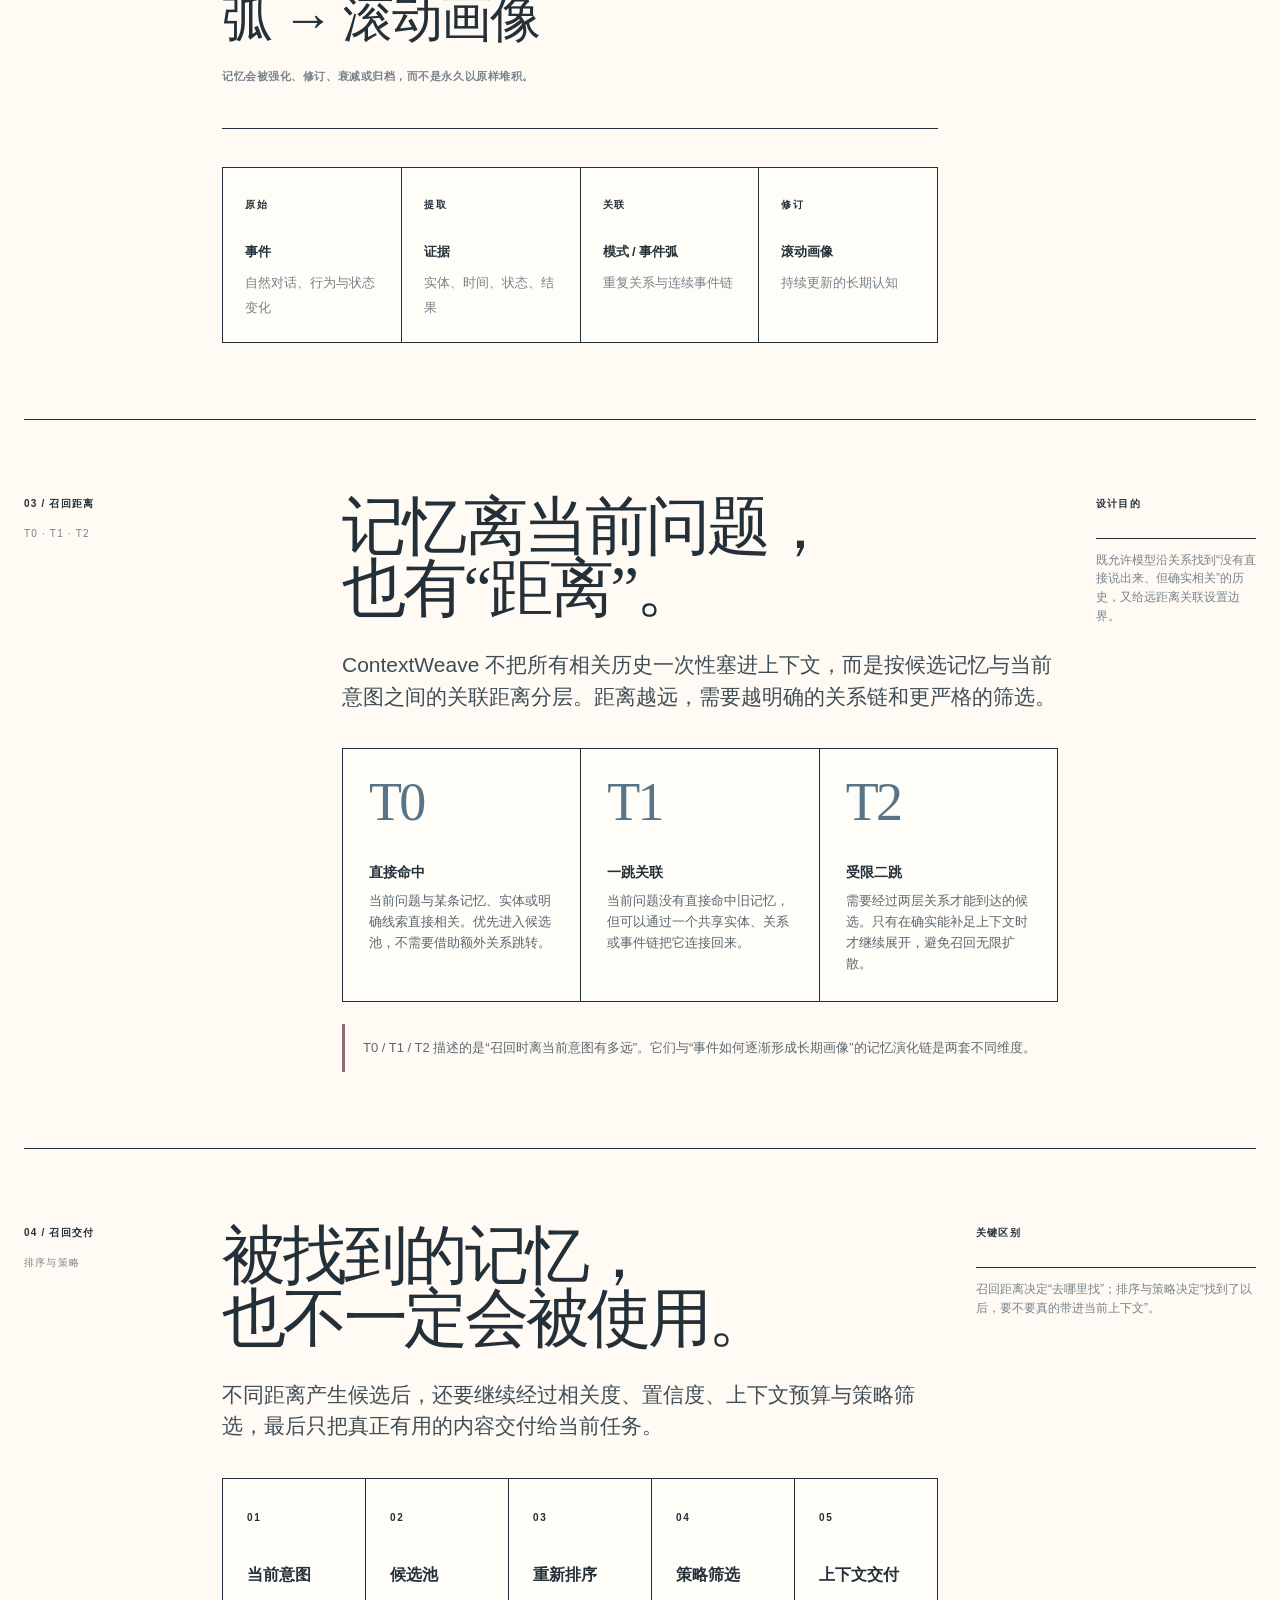
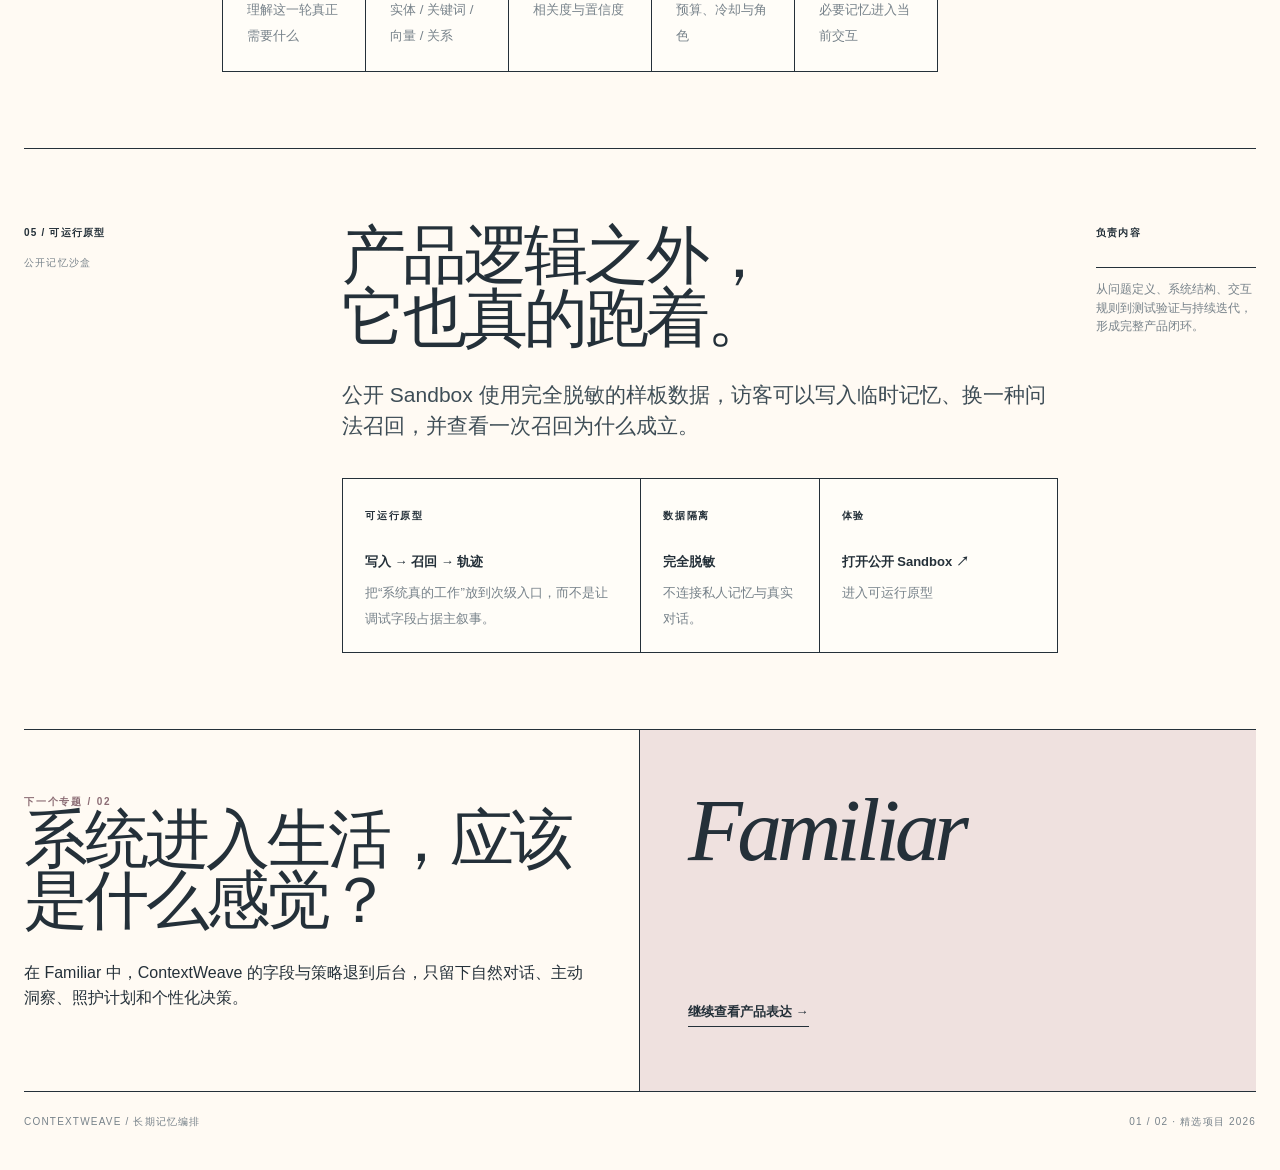
==== commit 7a6fcbe5: "Remove decorative color classes from system grids" ====
--- a/contextweave/index.html
+++ b/contextweave/index.html
@@ -23,9 +23,9 @@
       <h2>长期交互的问题，<br>不只是遗忘。</h2>
       <p class="lead">一次普通检索，可以把旧文本找回来；真正的连续性，需要系统理解这段历史现在意味着什么。</p>
       <div class="editorial-grid">
-        <article class="span4 sky"><span class="micro">01</span><b>有效性</b><small>这条信息现在还成立吗？</small></article>
-        <article class="span4 mint"><span class="micro">02</span><b>关联性</b><small>它与哪些历史事件属于同一个模式？</small></article>
-        <article class="span4 butter"><span class="micro">03</span><b>时机</b><small>这一次值得主动提起吗？</small></article>
+        <article class="span4"><span class="micro">01</span><b>有效性</b><small>这条信息现在还成立吗？</small></article>
+        <article class="span4"><span class="micro">02</span><b>关联性</b><small>它与哪些历史事件属于同一个模式？</small></article>
+        <article class="span4"><span class="micro">03</span><b>时机</b><small>这一次值得主动提起吗？</small></article>
       </div>
     </div>
     <aside class="margin-col"><b>设计原则</b>连续性优先于堆积<div class="margin-note">目标不是建一个更大的记忆仓库，而是控制什么值得继续影响未来。</div></aside>
@@ -41,9 +41,9 @@
       <div class="pullquote">原始事件 → 证据 → 模式 / 事件弧 → 滚动画像<small>记忆会被强化、修订、衰减或归档，而不是永久以原样堆积。</small></div>
       <div class="editorial-grid">
         <article class="span3"><span class="micro">原始</span><b>事件</b><small>自然对话、行为与状态变化</small></article>
-        <article class="span3 mint"><span class="micro">提取</span><b>证据</b><small>实体、时间、状态、结果</small></article>
-        <article class="span3 butter"><span class="micro">关联</span><b>模式 / 事件弧</b><small>重复关系与连续事件链</small></article>
-        <article class="span3 lilac"><span class="micro">修订</span><b>滚动画像</b><small>持续更新的长期认知</small></article>
+        <article class="span3"><span class="micro">提取</span><b>证据</b><small>实体、时间、状态、结果</small></article>
+        <article class="span3"><span class="micro">关联</span><b>模式 / 事件弧</b><small>重复关系与连续事件链</small></article>
+        <article class="span3"><span class="micro">修订</span><b>滚动画像</b><small>持续更新的长期认知</small></article>
       </div>
     </div>
     <aside class="margin-col"><b>为什么重要</b><div class="margin-note">“记住”不是在某一天做一次标签，而是允许未来的新证据推翻今天的结论。</div></aside>
@@ -92,9 +92,9 @@
       <h2>产品逻辑之外，<br>它也真的跑着。</h2>
       <p class="lead">公开 Sandbox 使用完全脱敏的样板数据，访客可以写入临时记忆、换一种问法召回，并查看一次召回为什么成立。</p>
       <div class="editorial-grid">
-        <article class="span5 sky"><span class="micro">可运行原型</span><b>写入 → 召回 → 轨迹</b><small>把“系统真的工作”放到次级入口，而不是让调试字段占据主叙事。</small></article>
-        <article class="span3 mint"><span class="micro">数据隔离</span><b>完全脱敏</b><small>不连接私人记忆与真实对话。</small></article>
-        <article class="span4 rose"><span class="micro">体验</span><b><a href="../sandbox/">打开公开 Sandbox ↗</a></b><small>进入可运行原型</small></article>
+        <article class="span5"><span class="micro">可运行原型</span><b>写入 → 召回 → 轨迹</b><small>把“系统真的工作”放到次级入口，而不是让调试字段占据主叙事。</small></article>
+        <article class="span3"><span class="micro">数据隔离</span><b>完全脱敏</b><small>不连接私人记忆与真实对话。</small></article>
+        <article class="span4"><span class="micro">体验</span><b><a href="../sandbox/">打开公开 Sandbox ↗</a></b><small>进入可运行原型</small></article>
       </div>
     </div>
     <aside class="margin-col"><b>负责内容</b><div class="margin-note">从问题定义、系统结构、交互规则到测试验证与持续迭代，形成完整产品闭环。</div></aside>
--- a/assets/site.css
+++ b/assets/site.css
@@ -1,76 +1,887 @@
-:root{
-  --paper:#fffaf3;--paper-2:#f5f1e9;--ink:#243039;--muted:#77828a;--line:#cfd7d3;
-  --sky:#dcecf4;--mint:#e5efe6;--peach:#f4e1d7;--butter:#f4edc9;--lilac:#e9e3f2;--rose:#ead7dc;
-  --blue:#587587;--rose-ink:#8c6d75;--max:1320px;--serif:Georgia,"Times New Roman",serif;
-}
-*{box-sizing:border-box}html{scroll-behavior:smooth}body{margin:0;background:var(--paper);color:var(--ink);font-family:Inter,ui-sans-serif,-apple-system,BlinkMacSystemFont,"Segoe UI","Noto Sans SC","PingFang SC",sans-serif;line-height:1.6}a{color:inherit;text-decoration:none}.shell{width:min(var(--max),calc(100% - 48px));margin:auto}
-.site-header{height:68px;display:grid;grid-template-columns:1fr auto;align-items:center;border-bottom:1px solid var(--ink);font-size:11px;letter-spacing:.11em;text-transform:uppercase}.brand{font-weight:760}.header-note{color:var(--muted)}
-.kicker,.eyebrow,.folio,.micro{font-size:10px;letter-spacing:.18em;text-transform:uppercase;font-weight:760}.eyebrow,.kicker{color:var(--rose-ink)}
-.rule{height:1px;background:var(--ink)}.soft-rule{height:1px;background:var(--line)}
-.reveal{opacity:1;transform:none}.motion-ready .reveal{opacity:0;transform:translateY(18px);transition:opacity .7s ease,transform .7s ease}.motion-ready .reveal.visible{opacity:1;transform:none}
-
-/* HOME / MAGAZINE COVER */
-.cover{position:relative;border-bottom:1px solid var(--ink);min-height:calc(100svh - 68px);display:grid;grid-template-rows:auto 1fr auto}
-.cover-top{display:grid;grid-template-columns:1.15fr .85fr;border-bottom:1px solid var(--ink)}
-.cover-title-wrap{padding:44px 44px 34px 0;border-right:1px solid var(--ink)}
-.issue-block{padding:46px 0 34px 34px;display:grid;grid-template-columns:1fr 1fr;gap:24px}
-.cover-title{font:400 clamp(74px,11vw,156px)/.78 var(--serif);letter-spacing:-.075em;margin:18px 0 26px}.cover-title em{font-style:italic;font-weight:400}
-.cover-deck{max-width:720px;font-size:17px;color:#53616a;margin:0}
-.issue-block b{display:block;font:400 42px/1 var(--serif);margin-bottom:8px}.issue-block span{color:var(--muted);font-size:11px}
-.cover-body{display:grid;grid-template-columns:1fr 82px 1fr;min-height:520px;position:relative}
-.teaser{position:relative;padding:36px 38px 34px;overflow:hidden}.teaser.context{background:var(--sky)}.teaser.familiar{background:var(--peach)}
-.teaser:first-child{padding-left:0}.teaser:last-child{padding-right:0}.teaser-num{position:absolute;right:24px;top:-26px;font:400 170px/1 var(--serif);color:rgba(36,48,57,.10);letter-spacing:-.08em}
-.teaser.familiar .teaser-num{right:auto;left:24px}
-.teaser h2{position:relative;font:400 clamp(46px,5vw,76px)/.92 var(--serif);letter-spacing:-.055em;margin:70px 0 18px;z-index:1}.teaser p{max-width:470px;color:#53616a;margin:0 0 38px;position:relative;z-index:1}.teaser-link{position:absolute;bottom:32px;border-bottom:1px solid currentColor;padding-bottom:3px;font-size:12px;font-weight:760;letter-spacing:.04em}
-.cover-spine{position:relative;border-left:1px solid var(--ink);border-right:1px solid var(--ink);display:grid;place-items:center;background:var(--paper)}
-.cover-spine span{writing-mode:vertical-rl;transform:rotate(180deg);font-size:9px;letter-spacing:.2em;text-transform:uppercase;color:var(--muted)}
-.spine-line{position:absolute;top:0;bottom:0;left:50%;width:1px;background:var(--ink);transform-origin:top;transition:transform 1.3s cubic-bezier(.2,.7,.2,1)}
-.spine-mark{position:absolute;left:50%;width:9px;height:9px;border:1px solid var(--ink);background:var(--paper);transform:translate(-50%,-50%)}.spine-mark.m1{top:22%}.spine-mark.m2{top:50%}.spine-mark.m3{top:78%}
-.teaser-visual{height:180px;margin-top:28px;position:relative;border-top:1px solid rgba(36,48,57,.28);border-bottom:1px solid rgba(36,48,57,.28)}
-.node,.token,.memory-chip{position:absolute;padding:5px 8px;font-size:10px;color:rgba(36,48,57,.44);border:1px solid transparent;background:transparent;border-radius:12px;transition:transform .65s cubic-bezier(.2,.7,.2,1),opacity .55s ease,color .45s ease,border-color .45s ease,background .45s ease}
-.thread,.f-thread{position:absolute;height:1px;background:rgba(36,48,57,.34);transform-origin:left center;opacity:0;transition:transform .65s cubic-bezier(.2,.7,.2,1),opacity .55s ease}
-.context .n1{left:2%;top:28px}.context .n2{left:8%;top:112px}.context .n3{right:6%;top:38px}.context .n4{right:1%;top:122px}.context .core{position:absolute;left:50%;top:50%;transform:translate(-50%,-50%);font:400 16px var(--serif);padding:8px 11px;color:rgba(36,48,57,.40);border:1px solid transparent;background:transparent;border-radius:14px;transition:color .45s ease,border-color .45s ease,background .45s ease,transform .65s cubic-bezier(.2,.7,.2,1)}
-.context .t1{left:19%;top:58px;width:31%;transform:rotate(10deg) scaleX(.68)}.context .t2{left:16%;top:126px;width:34%;transform:rotate(-8deg) scaleX(.65)}.context .t3{left:50%;top:70px;width:31%;transform:rotate(-9deg) scaleX(.63)}.context .t4{left:50%;top:119px;width:34%;transform:rotate(10deg) scaleX(.6)}
-.context:hover .thread,.context:focus-visible .thread{opacity:.95;transform:rotate(0) scaleX(1)}.context:hover .node,.context:focus-visible .node,.context:hover .core,.context:focus-visible .core{color:var(--ink);border-color:rgba(36,48,57,.34);background:rgba(255,250,243,.78)}
-.context:hover .n1,.context:focus-visible .n1{transform:translate(18px,8px)}.context:hover .n2,.context:focus-visible .n2{transform:translate(24px,-7px)}.context:hover .n3,.context:focus-visible .n3{transform:translate(-20px,10px)}.context:hover .n4,.context:focus-visible .n4{transform:translate(-24px,-8px)}.context:hover .n2,.context.is-active .n2{transform:translate(24px,-7px)}.context:hover .n3,.context.is-active .n3{transform:translate(-20px,10px)}.context:hover .n4,.context.is-active .n4{transform:translate(-24px,-8px)}
-.familiar .token{opacity:.48}.familiar .one{left:7%;top:38px}.familiar .two{left:55%;top:34px}.familiar .three{left:17%;top:116px}.familiar .four{right:7%;top:118px}.familiar .memory-chip{left:50%;top:76px;transform:translateX(-50%);opacity:0;background:rgba(229,239,230,.92);color:var(--ink);border-color:rgba(36,48,57,.3)}
-.familiar .f1{left:20%;top:57px;width:32%;transform:rotate(9deg) scaleX(.65)}.familiar .f2{left:30%;top:129px;width:24%;transform:rotate(-13deg) scaleX(.62)}.familiar .f3{left:51%;top:88px;width:31%;transform:rotate(13deg) scaleX(.64)}
-.familiar:hover .token,.familiar:focus-visible .token{opacity:1;color:var(--ink);border-color:rgba(36,48,57,.30);background:rgba(255,250,243,.78)}
-.familiar:hover .f-thread,.familiar:focus-visible .f-thread{opacity:.9;transform:rotate(0) scaleX(1)}
-.familiar:hover .memory-chip,.familiar:focus-visible .memory-chip{opacity:1;transform:translate(-50%,4px)}
-.cover-bottom{display:grid;grid-template-columns:1fr 1fr;border-top:1px solid var(--ink);font-size:10px;letter-spacing:.13em;text-transform:uppercase}.cover-bottom div{padding:14px 0}.cover-bottom div+div{text-align:right}
-.manifesto{display:grid;grid-template-columns:1fr 1fr;padding:86px 0;border-bottom:1px solid var(--ink)}.manifesto h3{font:400 clamp(38px,4vw,60px)/1.02 var(--serif);letter-spacing:-.04em;margin:0;max-width:540px}.manifesto-copy{padding-left:42px;border-left:1px solid var(--ink);color:#53616a;font-size:16px}.manifesto-copy p{margin:0 0 22px}
-
-/* CASE STUDY / EDITORIAL */
-.story-head{display:grid;grid-template-columns:1.4fr .6fr;border-bottom:1px solid var(--ink);min-height:540px}.story-title{padding:58px 54px 52px 0;border-right:1px solid var(--ink);display:flex;flex-direction:column;justify-content:space-between}.story-title h1{font:400 clamp(72px,9vw,126px)/.8 var(--serif);letter-spacing:-.07em;margin:22px 0 30px}.story-title .dek{max-width:800px;font-size:18px;color:#53616a}.story-aside{padding:58px 0 40px 36px;display:grid;grid-template-rows:auto 1fr auto}.story-aside .giant{font:400 190px/.8 var(--serif);letter-spacing:-.08em;color:rgba(36,48,57,.11);align-self:center}.back{font-size:10px;letter-spacing:.16em;text-transform:uppercase;font-weight:760;border-bottom:1px solid var(--ink);width:max-content;padding-bottom:3px}
-.story-head.context-head{background:var(--sky)}.story-head.familiar-head{background:var(--peach)}
-.recall-levels{display:grid;grid-template-columns:repeat(3,1fr);border-top:1px solid var(--ink);border-left:1px solid var(--ink);margin:36px 0}
-.recall-level{position:relative;padding:26px;min-height:220px;border-right:1px solid var(--ink);border-bottom:1px solid var(--ink)}
-.recall-level:nth-child(1){background:var(--sky)}.recall-level:nth-child(2){background:var(--mint)}.recall-level:nth-child(3){background:var(--butter)}
-.recall-level .tier{font:400 54px/1 var(--serif);letter-spacing:-.05em}.recall-level h3{font:700 14px/1.3 Inter,sans-serif;margin:34px 0 10px}.recall-level p{margin:0;color:#59666e;font-size:13px}
-.recall-note{border-left:3px solid var(--rose-ink);padding:14px 0 14px 18px;color:#5d6870;font-size:13px;margin-top:22px}
-.spread{position:relative;border-bottom:1px solid var(--ink);padding:76px 0}.spread-grid{display:grid;grid-template-columns:160px minmax(0,1fr) 280px;gap:38px}.spread:nth-of-type(even) .spread-grid{grid-template-columns:280px minmax(0,1fr) 160px}.margin-col{font-size:10px;letter-spacing:.12em;text-transform:uppercase;color:var(--muted)}.margin-col b{color:var(--ink);display:block;margin-bottom:14px}.margin-note{border-top:1px solid var(--ink);padding-top:12px;margin-top:26px;text-transform:none;letter-spacing:0;font-size:12px;line-height:1.55}
-.spread-main h2{font:400 clamp(44px,5vw,70px)/.98 var(--serif);letter-spacing:-.05em;margin:0 0 28px}.spread-main>p.lead{font-size:21px;line-height:1.5;color:#3e4d56;max-width:820px;margin:0 0 24px}.spread-main>p{max-width:760px;color:#5d6870}
-.pullquote{font:400 clamp(34px,4vw,58px)/1.12 var(--serif);letter-spacing:-.035em;padding:44px 0;border-top:1px solid var(--ink);border-bottom:1px solid var(--ink);margin:38px 0}.pullquote small{display:block;font:600 11px/1.5 Inter,sans-serif;letter-spacing:.05em;color:var(--muted);margin-top:20px}
-.editorial-grid{display:grid;grid-template-columns:repeat(12,1fr);border-top:1px solid var(--ink);border-left:1px solid var(--ink);margin-top:38px}.editorial-grid>div,.editorial-grid>article{border-right:1px solid var(--ink);border-bottom:1px solid var(--ink);padding:22px;min-height:150px}.editorial-grid .sky{background:var(--sky)}.editorial-grid .mint{background:var(--mint)}.editorial-grid .peach{background:var(--peach)}.editorial-grid .butter{background:var(--butter)}.editorial-grid .lilac{background:var(--lilac)}.editorial-grid .rose{background:var(--rose)}
-.span2{grid-column:span 2}.span3{grid-column:span 3}.span4{grid-column:span 4}.span5{grid-column:span 5}.span6{grid-column:span 6}.span7{grid-column:span 7}.span8{grid-column:span 8}.span12{grid-column:span 12}.editorial-grid b{display:block;font-size:13px;margin:26px 0 6px}.editorial-grid small{color:var(--muted)}
-.timeline{margin-top:38px;border-top:1px solid var(--ink)}.timeline-row{display:grid;grid-template-columns:110px minmax(0,1fr) 190px;gap:26px;align-items:center;padding:20px 0;border-bottom:1px solid var(--ink)}.timeline-row time{font:400 22px var(--serif)}.timeline-row span:last-child{font-size:12px;color:var(--muted)}
-.chat-editorial{display:grid;grid-template-columns:1.15fr .85fr;border:1px solid var(--ink);margin-top:34px}.chat-pane{padding:34px;border-right:1px solid var(--ink);background:var(--paper-2)}.trace-pane{padding:34px;background:var(--mint)}.chat-row{display:flex;margin:16px 0}.chat-row.user{justify-content:flex-end}.bubble{max-width:75%;padding:14px 16px;border:1px solid var(--ink);background:var(--paper)}.chat-row.user .bubble{background:var(--sky)}.tag-row{display:flex;flex-wrap:wrap;gap:8px;margin-top:22px}.tag{border:1px solid var(--ink);padding:5px 8px;font-size:10px;background:var(--paper)}
-.arch-flow{display:grid;grid-template-columns:repeat(5,1fr);border-top:1px solid var(--ink);border-left:1px solid var(--ink);margin-top:36px}.arch-flow div{padding:24px;border-right:1px solid var(--ink);border-bottom:1px solid var(--ink);min-height:150px;background:var(--paper-2)}.arch-flow div:nth-child(2){background:var(--sky)}.arch-flow div:nth-child(3){background:var(--mint)}.arch-flow div:nth-child(4){background:var(--butter)}.arch-flow div:nth-child(5){background:var(--lilac)}.arch-flow b{display:block;margin:34px 0 8px}
-.bridge-section{display:grid;grid-template-columns:1fr 1fr;border-bottom:1px solid var(--ink)}.bridge-copy{padding:64px 48px 64px 0;border-right:1px solid var(--ink)}.bridge-copy h3{font:400 clamp(46px,5vw,72px)/.95 var(--serif);letter-spacing:-.05em;margin:0 0 28px}.bridge-action{padding:64px 0 64px 48px;display:flex;flex-direction:column;justify-content:space-between;background:var(--rose)}.bridge-action .cta{font-size:13px;font-weight:760;border-bottom:1px solid var(--ink);padding-bottom:3px;width:max-content}.bridge-action .big-word{font:italic 400 clamp(60px,7vw,108px)/.8 var(--serif);letter-spacing:-.06em}
-.footer{display:flex;justify-content:space-between;padding:22px 0 40px;font-size:10px;letter-spacing:.12em;text-transform:uppercase;color:var(--muted)}
-
-/* MOBILE */
-@media(max-width:900px){
-  .recall-levels{grid-template-columns:1fr}
-  .cover-top,.manifesto,.story-head,.bridge-section{grid-template-columns:1fr}.cover-title-wrap,.story-title,.bridge-copy{border-right:0}.issue-block,.story-aside{border-top:1px solid var(--ink);padding-left:0}
-  .cover-body{grid-template-columns:1fr}.cover-spine{height:58px;border-left:0;border-right:0;border-top:1px solid var(--ink);border-bottom:1px solid var(--ink)}.cover-spine span{writing-mode:horizontal-tb;transform:none}.spine-line{left:0;right:0;top:50%;bottom:auto;width:auto;height:1px;transform-origin:left}.spine-mark{top:50%}.spine-mark.m1,.spine-mark.m2,.spine-mark.m3{top:50%}.spine-mark.m1{left:22%}.spine-mark.m2{left:50%}.spine-mark.m3{left:78%}
-  .teaser:first-child,.teaser:last-child{padding:30px 22px}.teaser{min-height:470px}.manifesto-copy{border-left:0;border-top:1px solid var(--ink);padding:28px 0 0;margin-top:28px}
-  .spread-grid,.spread:nth-of-type(even) .spread-grid{grid-template-columns:1fr}.margin-col:last-child{display:none}.spread{padding:56px 0}
-  .story-title{padding:46px 22px}.story-aside{padding:30px 22px}.story-aside .giant{font-size:120px}.chat-editorial{grid-template-columns:1fr}.chat-pane{border-right:0;border-bottom:1px solid var(--ink)}
-  .arch-flow{grid-template-columns:1fr 1fr}.bridge-copy,.bridge-action{padding:44px 22px}.bridge-action{border-top:1px solid var(--ink)}
-}
-@media(max-width:600px){
-  .shell{width:min(var(--max),calc(100% - 28px))}.site-header{grid-template-columns:1fr}.header-note{display:none}.cover-title{font-size:72px}.cover-title-wrap{padding:36px 0 28px}.issue-block{grid-template-columns:1fr 1fr;padding:24px 0}.teaser h2{font-size:48px}.teaser-num{font-size:120px}.cover-bottom{grid-template-columns:1fr}.cover-bottom div+div{text-align:left;border-top:1px solid var(--ink)}.story-title h1{font-size:72px}.spread-main h2{font-size:46px}.editorial-grid{grid-template-columns:1fr}.editorial-grid>*{grid-column:1!important}.timeline-row{grid-template-columns:80px 1fr}.timeline-row span:last-child{grid-column:2}.arch-flow{grid-template-columns:1fr}.bubble{max-width:90%}
-}
-@media(prefers-reduced-motion:reduce){*{scroll-behavior:auto!important;transition:none!important}.reveal{opacity:1!important;transform:none!important}}
+
+:root {
+  --paper: #fffaf3;
+  --panel: #fffdf8;
+  --panel-soft: #f4f1ea;
+  --ink: #243039;
+  --muted: #77828a;
+  --line: #cfd7d3;
+  --blue-soft: #dcecf4;
+  --peach-soft: #f4e1d7;
+  --warm-soft: #efe1df;
+  --accent: #587587;
+  --accent-warm: #8c6d75;
+  --max: 1320px;
+  --serif: Georgia, "Times New Roman", serif;
+}
+
+* { box-sizing: border-box; }
+
+html { scroll-behavior: smooth; }
+
+body {
+  margin: 0;
+  background: var(--paper);
+  color: var(--ink);
+  font-family: Inter, ui-sans-serif, -apple-system, BlinkMacSystemFont, "Segoe UI", "Noto Sans SC", "PingFang SC", sans-serif;
+  line-height: 1.6;
+}
+
+a {
+  color: inherit;
+  text-decoration: none;
+}
+
+.shell {
+  width: min(var(--max), calc(100% - 48px));
+  margin: 0 auto;
+}
+
+.site-header {
+  height: 68px;
+  display: grid;
+  grid-template-columns: 1fr auto;
+  align-items: center;
+  border-bottom: 1px solid var(--ink);
+  font-size: 11px;
+  letter-spacing: .11em;
+  text-transform: uppercase;
+}
+
+.brand { font-weight: 760; }
+.header-note { color: var(--muted); }
+
+.kicker,
+.eyebrow,
+.folio,
+.micro {
+  font-size: 10px;
+  font-weight: 760;
+  letter-spacing: .18em;
+  text-transform: uppercase;
+}
+
+.kicker,
+.eyebrow { color: var(--accent-warm); }
+
+.reveal {
+  opacity: 1;
+  transform: none;
+}
+
+.motion-ready .reveal {
+  opacity: 0;
+  transform: translateY(18px);
+  transition: opacity .7s ease, transform .7s ease;
+}
+
+.motion-ready .reveal.visible {
+  opacity: 1;
+  transform: none;
+}
+
+/* Cover */
+
+.cover {
+  min-height: calc(100svh - 68px);
+  display: grid;
+  grid-template-rows: auto 1fr auto;
+  border-bottom: 1px solid var(--ink);
+}
+
+.cover-top {
+  display: grid;
+  grid-template-columns: 1.15fr .85fr;
+  border-bottom: 1px solid var(--ink);
+}
+
+.cover-title-wrap {
+  padding: 44px 44px 34px 0;
+  border-right: 1px solid var(--ink);
+}
+
+.cover-title {
+  margin: 18px 0 26px;
+  font: 400 clamp(74px, 11vw, 156px) / .78 var(--serif);
+  letter-spacing: -.075em;
+}
+
+.cover-title em {
+  font-style: italic;
+  font-weight: 400;
+}
+
+.cover-deck {
+  max-width: 720px;
+  margin: 0;
+  color: #53616a;
+  font-size: 17px;
+}
+
+.issue-block {
+  display: grid;
+  grid-template-columns: 1fr 1fr;
+  gap: 24px;
+  padding: 46px 0 34px 34px;
+}
+
+.issue-block b {
+  display: block;
+  margin-bottom: 8px;
+  font: 400 42px / 1 var(--serif);
+}
+
+.issue-block span {
+  color: var(--muted);
+  font-size: 11px;
+}
+
+.cover-body {
+  display: grid;
+  grid-template-columns: 1fr 82px 1fr;
+  min-height: 520px;
+}
+
+.teaser {
+  position: relative;
+  overflow: hidden;
+  padding: 36px 38px 34px;
+}
+
+.teaser.context { background: var(--blue-soft); }
+.teaser.familiar { background: var(--peach-soft); }
+
+.teaser:first-child { padding-left: 0; }
+.teaser:last-child { padding-right: 0; }
+
+.teaser-num {
+  position: absolute;
+  top: -26px;
+  right: 24px;
+  color: rgba(36, 48, 57, .10);
+  font: 400 170px / 1 var(--serif);
+  letter-spacing: -.08em;
+}
+
+.teaser.familiar .teaser-num {
+  right: auto;
+  left: 24px;
+}
+
+.teaser h2 {
+  position: relative;
+  z-index: 1;
+  margin: 70px 0 18px;
+  font: 400 clamp(46px, 5vw, 76px) / .92 var(--serif);
+  letter-spacing: -.055em;
+}
+
+.teaser p {
+  position: relative;
+  z-index: 1;
+  max-width: 470px;
+  margin: 0 0 38px;
+  color: #53616a;
+}
+
+.teaser-link {
+  position: absolute;
+  bottom: 32px;
+  padding-bottom: 3px;
+  border-bottom: 1px solid currentColor;
+  font-size: 12px;
+  font-weight: 760;
+  letter-spacing: .04em;
+}
+
+.cover-spine {
+  position: relative;
+  display: grid;
+  place-items: center;
+  border-inline: 1px solid var(--ink);
+  background: var(--paper);
+}
+
+.cover-spine > span:last-child {
+  writing-mode: vertical-rl;
+  transform: rotate(180deg);
+  color: var(--muted);
+  font-size: 9px;
+  letter-spacing: .2em;
+}
+
+.spine-line {
+  position: absolute;
+  inset-block: 0;
+  left: 50%;
+  width: 1px;
+  background: var(--ink);
+  transform-origin: top;
+  transition: transform 1.3s cubic-bezier(.2, .7, .2, 1);
+}
+
+.spine-mark {
+  position: absolute;
+  left: 50%;
+  width: 9px;
+  height: 9px;
+  border: 1px solid var(--ink);
+  background: var(--paper);
+  transform: translate(-50%, -50%);
+}
+
+.spine-mark.m1 { top: 22%; }
+.spine-mark.m2 { top: 50%; }
+.spine-mark.m3 { top: 78%; }
+
+/* Cover diagrams */
+
+.teaser-visual {
+  position: relative;
+  height: 180px;
+  margin-top: 28px;
+  border-block: 1px solid rgba(36, 48, 57, .24);
+}
+
+.node,
+.token,
+.memory-chip,
+.context .core {
+  position: absolute;
+  padding: 5px 8px;
+  border: 1px solid transparent;
+  border-radius: 12px;
+  background: transparent;
+  color: rgba(36, 48, 57, .42);
+  font-size: 10px;
+  transition:
+    color .3s ease,
+    background .3s ease,
+    border-color .3s ease,
+    opacity .3s ease,
+    transform .55s cubic-bezier(.2, .7, .2, 1);
+}
+
+.context .core {
+  left: 50%;
+  top: 50%;
+  transform: translate(-50%, -50%);
+  font: 400 16px var(--serif);
+}
+
+.context .n1 { left: 6%; top: 28px; }
+.context .n2 { left: 10%; bottom: 24px; }
+.context .n3 { right: 7%; top: 34px; }
+.context .n4 { right: 6%; bottom: 25px; }
+
+.thread,
+.f-thread {
+  position: absolute;
+  left: 50%;
+  top: 50%;
+  width: var(--length);
+  height: 1px;
+  background: rgba(36, 48, 57, .34);
+  opacity: 0;
+  transform: rotate(var(--angle)) scaleX(0);
+  transform-origin: left center;
+  transition:
+    transform .65s cubic-bezier(.2, .7, .2, 1) .12s,
+    opacity .25s ease .12s;
+}
+
+.context .t1 { --angle: -153deg; --length: 46%; }
+.context .t2 { --angle: 153deg; --length: 44%; }
+.context .t3 { --angle: -28deg; --length: 44%; }
+.context .t4 { --angle: 28deg; --length: 43%; }
+
+.teaser:hover .node,
+.teaser:hover .token,
+.teaser:hover .memory-chip,
+.teaser:hover .core,
+.teaser:focus-visible .node,
+.teaser:focus-visible .token,
+.teaser:focus-visible .memory-chip,
+.teaser:focus-visible .core {
+  border-color: rgba(36, 48, 57, .28);
+  background: rgba(255, 250, 243, .78);
+  color: var(--ink);
+}
+
+.teaser:hover .thread,
+.teaser:hover .f-thread,
+.teaser:focus-visible .thread,
+.teaser:focus-visible .f-thread {
+  opacity: .85;
+  transform: rotate(var(--angle)) scaleX(1);
+}
+
+.familiar .one { left: 7%; top: 30px; }
+.familiar .two { right: 7%; top: 30px; }
+.familiar .three { left: 11%; bottom: 26px; }
+.familiar .four { right: 8%; bottom: 26px; }
+
+.familiar .memory-chip {
+  left: 50%;
+  top: 50%;
+  max-width: 190px;
+  text-align: center;
+  opacity: 0;
+  transform: translate(-50%, -50%);
+}
+
+.familiar .f1 { --angle: -150deg; --length: 43%; }
+.familiar .f2 { --angle: -30deg; --length: 43%; }
+.familiar .f3 { --angle: 150deg; --length: 42%; }
+.familiar .f4 { --angle: 30deg; --length: 42%; }
+
+.teaser:hover .memory-chip,
+.teaser:focus-visible .memory-chip {
+  opacity: 1;
+}
+
+.cover-bottom {
+  display: grid;
+  grid-template-columns: 1fr 1fr;
+  border-top: 1px solid var(--ink);
+  font-size: 10px;
+  letter-spacing: .13em;
+  text-transform: uppercase;
+}
+
+.cover-bottom div { padding: 14px 0; }
+.cover-bottom div + div { text-align: right; }
+
+.manifesto {
+  display: grid;
+  grid-template-columns: 1fr 1fr;
+  padding: 86px 0;
+  border-bottom: 1px solid var(--ink);
+}
+
+.manifesto h3 {
+  max-width: 540px;
+  margin: 0;
+  font: 400 clamp(38px, 4vw, 60px) / 1.02 var(--serif);
+  letter-spacing: -.04em;
+}
+
+.manifesto-copy {
+  padding-left: 42px;
+  border-left: 1px solid var(--ink);
+  color: #53616a;
+  font-size: 16px;
+}
+
+.manifesto-copy p { margin: 0 0 22px; }
+
+/* Case-study headers */
+
+.story-head {
+  display: grid;
+  grid-template-columns: 1.4fr .6fr;
+  min-height: 540px;
+  border-bottom: 1px solid var(--ink);
+}
+
+.story-head.context-head { background: var(--blue-soft); }
+.story-head.familiar-head { background: var(--peach-soft); }
+
+.story-title {
+  display: flex;
+  flex-direction: column;
+  justify-content: space-between;
+  padding: 58px 54px 52px 0;
+  border-right: 1px solid var(--ink);
+}
+
+.story-title h1 {
+  margin: 22px 0 30px;
+  font: 400 clamp(72px, 9vw, 126px) / .8 var(--serif);
+  letter-spacing: -.07em;
+}
+
+.story-title .dek {
+  max-width: 800px;
+  color: #53616a;
+  font-size: 18px;
+}
+
+.story-aside {
+  display: grid;
+  grid-template-rows: auto 1fr auto;
+  padding: 58px 0 40px 36px;
+}
+
+.story-aside .giant {
+  align-self: center;
+  color: rgba(36, 48, 57, .11);
+  font: 400 190px / .8 var(--serif);
+  letter-spacing: -.08em;
+}
+
+.back {
+  width: max-content;
+  padding-bottom: 3px;
+  border-bottom: 1px solid var(--ink);
+  font-size: 10px;
+  font-weight: 760;
+  letter-spacing: .16em;
+  text-transform: uppercase;
+}
+
+/* Editorial spreads */
+
+.spread {
+  padding: 76px 0;
+  border-bottom: 1px solid var(--ink);
+}
+
+.spread-grid {
+  display: grid;
+  grid-template-columns: 160px minmax(0, 1fr) 280px;
+  gap: 38px;
+}
+
+.spread:nth-of-type(even) .spread-grid {
+  grid-template-columns: 280px minmax(0, 1fr) 160px;
+}
+
+.margin-col {
+  color: var(--muted);
+  font-size: 10px;
+  letter-spacing: .12em;
+  text-transform: uppercase;
+}
+
+.margin-col b {
+  display: block;
+  margin-bottom: 14px;
+  color: var(--ink);
+}
+
+.margin-note {
+  margin-top: 26px;
+  padding-top: 12px;
+  border-top: 1px solid var(--ink);
+  font-size: 12px;
+  letter-spacing: 0;
+  line-height: 1.55;
+  text-transform: none;
+}
+
+.spread-main h2 {
+  margin: 0 0 28px;
+  font: 400 clamp(44px, 5vw, 70px) / .98 var(--serif);
+  letter-spacing: -.05em;
+}
+
+.spread-main > p.lead {
+  max-width: 820px;
+  margin: 0 0 24px;
+  color: #3e4d56;
+  font-size: 21px;
+  line-height: 1.5;
+}
+
+.spread-main > p {
+  max-width: 760px;
+  color: #5d6870;
+}
+
+.pullquote {
+  margin: 38px 0;
+  padding: 44px 0;
+  border-block: 1px solid var(--ink);
+  font: 400 clamp(34px, 4vw, 58px) / 1.12 var(--serif);
+  letter-spacing: -.035em;
+}
+
+.pullquote small {
+  display: block;
+  margin-top: 20px;
+  color: var(--muted);
+  font: 600 11px / 1.5 Inter, sans-serif;
+  letter-spacing: .05em;
+}
+
+/* Reusable grids: neutral by default */
+
+.editorial-grid,
+.recall-levels,
+.arch-flow {
+  display: grid;
+  margin-top: 36px;
+  border-top: 1px solid var(--ink);
+  border-left: 1px solid var(--ink);
+}
+
+.editorial-grid {
+  grid-template-columns: repeat(12, 1fr);
+}
+
+.editorial-grid > article,
+.recall-level,
+.arch-flow > div {
+  background: var(--panel);
+  border-right: 1px solid var(--ink);
+  border-bottom: 1px solid var(--ink);
+}
+
+.editorial-grid > article {
+  min-height: 150px;
+  padding: 22px;
+}
+
+.editorial-grid b {
+  display: block;
+  margin: 26px 0 6px;
+  font-size: 13px;
+}
+
+.editorial-grid small,
+.arch-flow small {
+  color: var(--muted);
+}
+
+.span2 { grid-column: span 2; }
+.span3 { grid-column: span 3; }
+.span4 { grid-column: span 4; }
+.span5 { grid-column: span 5; }
+.span6 { grid-column: span 6; }
+.span7 { grid-column: span 7; }
+.span8 { grid-column: span 8; }
+.span12 { grid-column: span 12; }
+
+/* T0 / T1 / T2 */
+
+.recall-levels {
+  grid-template-columns: repeat(3, 1fr);
+  margin-bottom: 0;
+}
+
+.recall-level {
+  min-height: 220px;
+  padding: 26px;
+}
+
+.recall-level .tier {
+  color: var(--accent);
+  font: 400 54px / 1 var(--serif);
+  letter-spacing: -.05em;
+}
+
+.recall-level h3 {
+  margin: 34px 0 10px;
+  font: 700 14px / 1.3 Inter, sans-serif;
+}
+
+.recall-level p {
+  margin: 0;
+  color: #59666e;
+  font-size: 13px;
+}
+
+.recall-note {
+  margin-top: 22px;
+  padding: 14px 0 14px 18px;
+  border-left: 3px solid var(--accent-warm);
+  color: #5d6870;
+  font-size: 13px;
+}
+
+/* Recall delivery */
+
+.arch-flow {
+  grid-template-columns: repeat(5, 1fr);
+}
+
+.arch-flow > div {
+  min-height: 150px;
+  padding: 24px;
+}
+
+.arch-flow b {
+  display: block;
+  margin: 34px 0 8px;
+}
+
+/* Familiar details */
+
+.chat-editorial {
+  display: grid;
+  grid-template-columns: 1.15fr .85fr;
+  margin-top: 34px;
+  border: 1px solid var(--ink);
+}
+
+.chat-pane,
+.trace-pane {
+  padding: 34px;
+  background: var(--panel);
+}
+
+.chat-pane { border-right: 1px solid var(--ink); }
+.trace-pane { background: var(--panel-soft); }
+
+.chat-row {
+  display: flex;
+  margin: 16px 0;
+}
+
+.chat-row.user { justify-content: flex-end; }
+
+.bubble {
+  max-width: 75%;
+  padding: 14px 16px;
+  border: 1px solid var(--ink);
+  background: var(--paper);
+}
+
+.chat-row.user .bubble {
+  background: var(--blue-soft);
+}
+
+.tag-row {
+  display: flex;
+  flex-wrap: wrap;
+  gap: 8px;
+  margin-top: 22px;
+}
+
+.tag {
+  padding: 5px 8px;
+  border: 1px solid var(--ink);
+  border-radius: 10px;
+  background: var(--paper);
+  font-size: 10px;
+}
+
+.timeline {
+  margin-top: 38px;
+  border-top: 1px solid var(--ink);
+}
+
+.timeline-row {
+  display: grid;
+  grid-template-columns: 110px minmax(0, 1fr) 190px;
+  gap: 26px;
+  align-items: center;
+  padding: 20px 0;
+  border-bottom: 1px solid var(--ink);
+}
+
+.timeline-row time {
+  font: 400 22px var(--serif);
+}
+
+.timeline-row span:last-child {
+  color: var(--muted);
+  font-size: 12px;
+}
+
+/* Cross-project bridge */
+
+.bridge-section {
+  display: grid;
+  grid-template-columns: 1fr 1fr;
+  border-bottom: 1px solid var(--ink);
+}
+
+.bridge-copy {
+  padding: 64px 48px 64px 0;
+  border-right: 1px solid var(--ink);
+}
+
+.bridge-copy h3 {
+  margin: 0 0 28px;
+  font: 400 clamp(46px, 5vw, 72px) / .95 var(--serif);
+  letter-spacing: -.05em;
+}
+
+.bridge-action {
+  display: flex;
+  flex-direction: column;
+  justify-content: space-between;
+  padding: 64px 0 64px 48px;
+  background: var(--warm-soft);
+}
+
+.bridge-action .big-word {
+  font: italic 400 clamp(60px, 7vw, 108px) / .8 var(--serif);
+  letter-spacing: -.06em;
+}
+
+.bridge-action .cta {
+  width: max-content;
+  padding-bottom: 3px;
+  border-bottom: 1px solid var(--ink);
+  font-size: 13px;
+  font-weight: 760;
+}
+
+.footer {
+  display: flex;
+  justify-content: space-between;
+  padding: 22px 0 40px;
+  color: var(--muted);
+  font-size: 10px;
+  letter-spacing: .12em;
+  text-transform: uppercase;
+}
+
+/* Responsive */
+
+@media (max-width: 900px) {
+  .cover-top,
+  .manifesto,
+  .story-head,
+  .bridge-section {
+    grid-template-columns: 1fr;
+  }
+
+  .cover-title-wrap,
+  .story-title,
+  .bridge-copy {
+    border-right: 0;
+  }
+
+  .issue-block,
+  .story-aside {
+    padding-left: 0;
+    border-top: 1px solid var(--ink);
+  }
+
+  .cover-body {
+    grid-template-columns: 1fr;
+  }
+
+  .cover-spine {
+    height: 58px;
+    border: 0;
+    border-block: 1px solid var(--ink);
+  }
+
+  .cover-spine > span:last-child {
+    writing-mode: horizontal-tb;
+    transform: none;
+  }
+
+  .spine-line {
+    inset: 50% 0 auto;
+    width: auto;
+    height: 1px;
+    transform-origin: left;
+  }
+
+  .spine-mark {
+    top: 50% !important;
+  }
+
+  .spine-mark.m1 { left: 22%; }
+  .spine-mark.m2 { left: 50%; }
+  .spine-mark.m3 { left: 78%; }
+
+  .teaser:first-child,
+  .teaser:last-child {
+    min-height: 470px;
+    padding: 30px 22px;
+  }
+
+  .manifesto-copy {
+    margin-top: 28px;
+    padding: 28px 0 0;
+    border: 0;
+    border-top: 1px solid var(--ink);
+  }
+
+  .spread-grid,
+  .spread:nth-of-type(even) .spread-grid {
+    grid-template-columns: 1fr;
+  }
+
+  .margin-col:last-child { display: none; }
+  .spread { padding: 56px 0; }
+
+  .story-title { padding: 46px 22px; }
+  .story-aside { padding: 30px 22px; }
+  .story-aside .giant { font-size: 120px; }
+
+  .recall-levels { grid-template-columns: 1fr; }
+  .arch-flow { grid-template-columns: 1fr 1fr; }
+
+  .chat-editorial { grid-template-columns: 1fr; }
+  .chat-pane {
+    border-right: 0;
+    border-bottom: 1px solid var(--ink);
+  }
+
+  .bridge-copy,
+  .bridge-action {
+    padding: 44px 22px;
+  }
+
+  .bridge-action {
+    border-top: 1px solid var(--ink);
+  }
+}
+
+@media (max-width: 600px) {
+  .shell {
+    width: min(var(--max), calc(100% - 28px));
+  }
+
+  .site-header { grid-template-columns: 1fr; }
+  .header-note { display: none; }
+
+  .cover-title { font-size: 72px; }
+  .cover-title-wrap { padding: 36px 0 28px; }
+
+  .issue-block {
+    grid-template-columns: 1fr 1fr;
+    padding: 24px 0;
+  }
+
+  .teaser h2 { font-size: 48px; }
+  .teaser-num { font-size: 120px; }
+
+  .cover-bottom { grid-template-columns: 1fr; }
+  .cover-bottom div + div {
+    border-top: 1px solid var(--ink);
+    text-align: left;
+  }
+
+  .story-title h1 { font-size: 72px; }
+  .spread-main h2 { font-size: 46px; }
+
+  .editorial-grid {
+    grid-template-columns: 1fr;
+  }
+
+  .editorial-grid > * {
+    grid-column: 1 !important;
+  }
+
+  .timeline-row {
+    grid-template-columns: 80px 1fr;
+  }
+
+  .timeline-row span:last-child {
+    grid-column: 2;
+  }
+
+  .arch-flow { grid-template-columns: 1fr; }
+  .bubble { max-width: 90%; }
+}
+
+@media (prefers-reduced-motion: reduce) {
+  * {
+    scroll-behavior: auto !important;
+    transition: none !important;
+  }
+
+  .reveal {
+    opacity: 1 !important;
+    transform: none !important;
+  }
+}
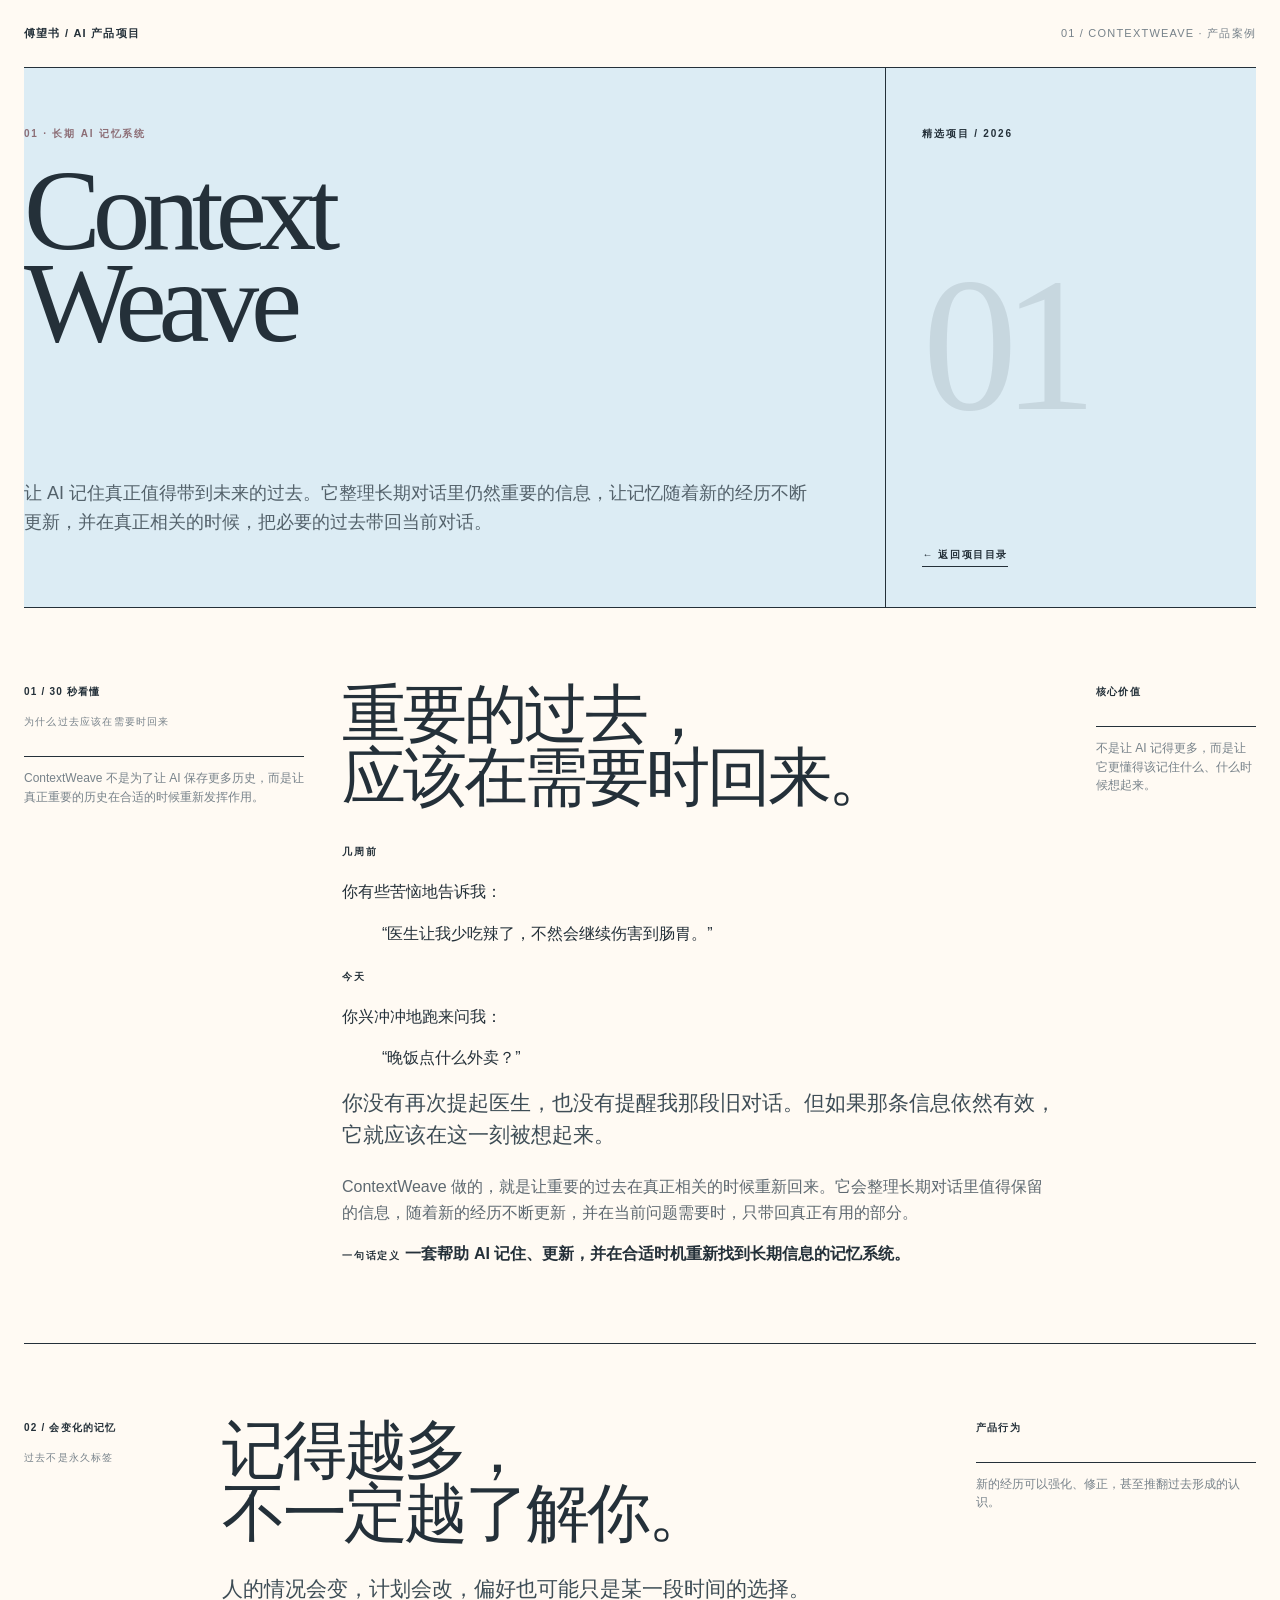
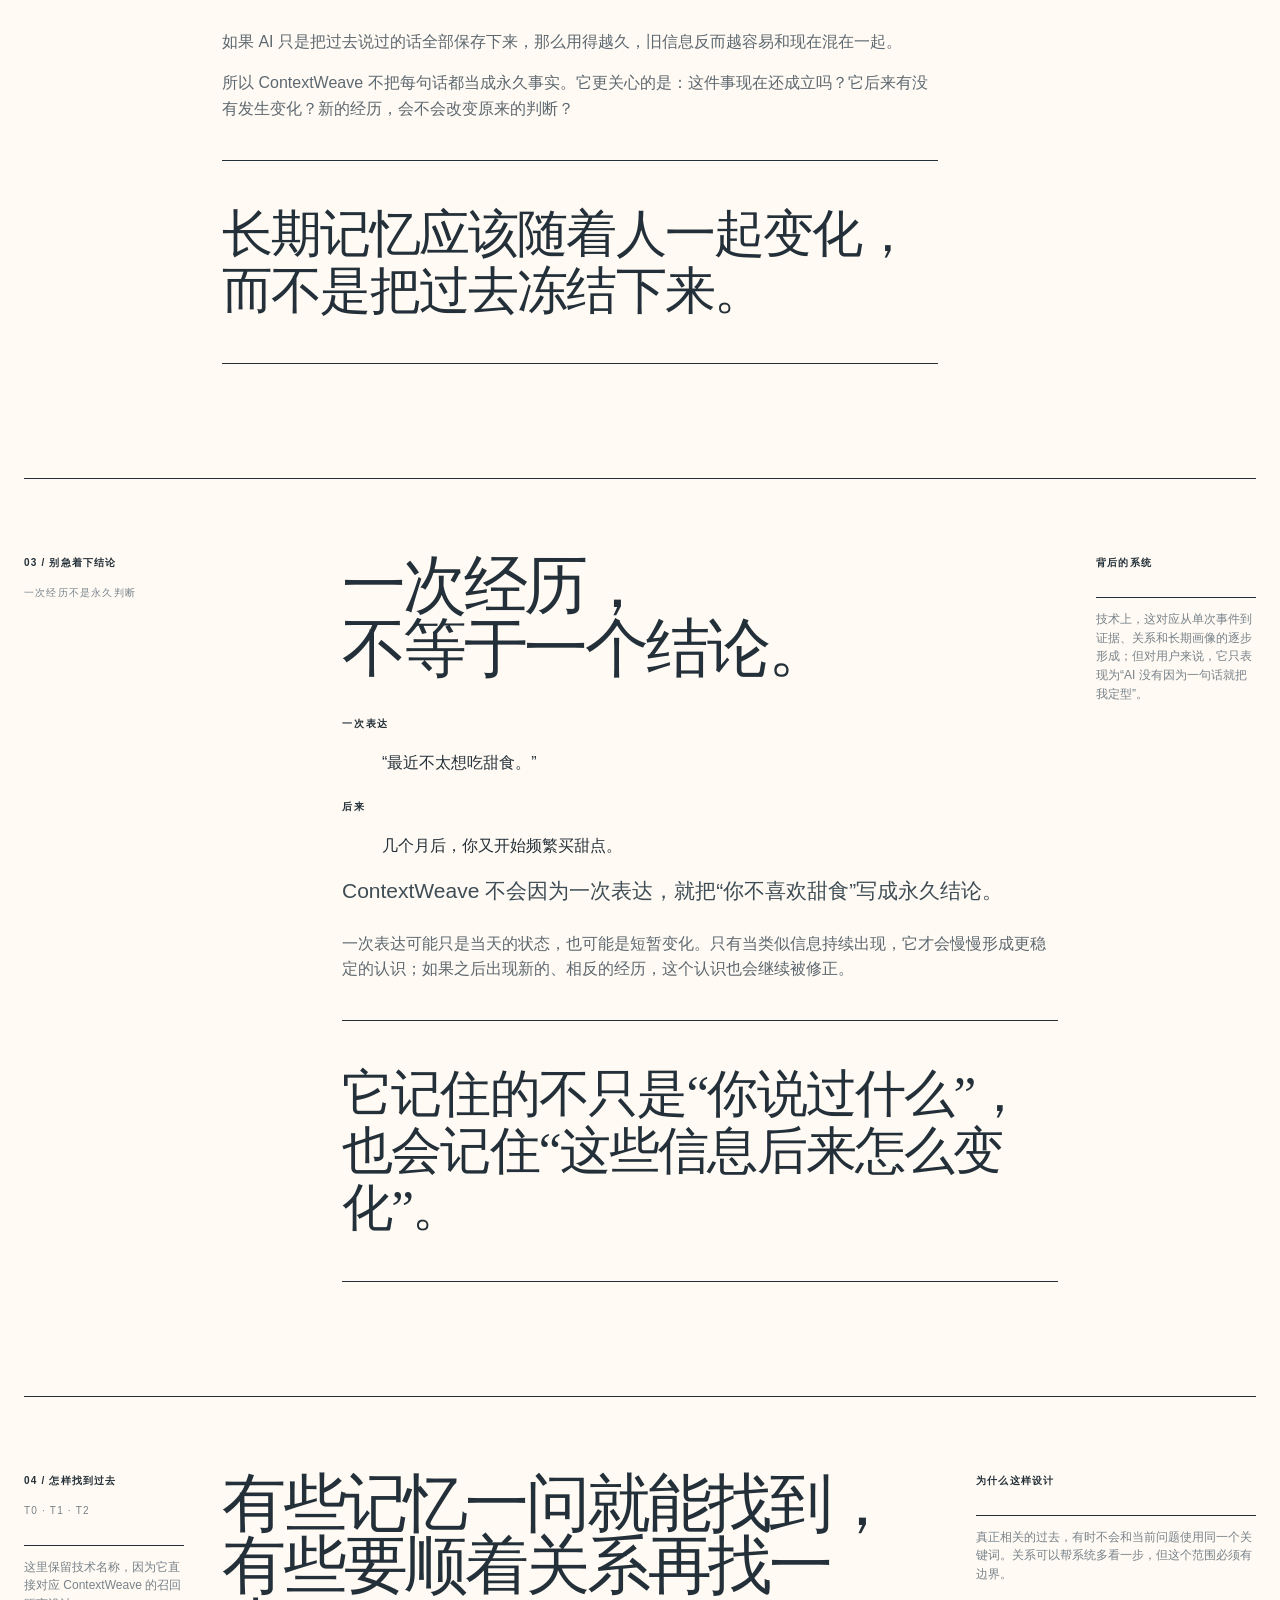
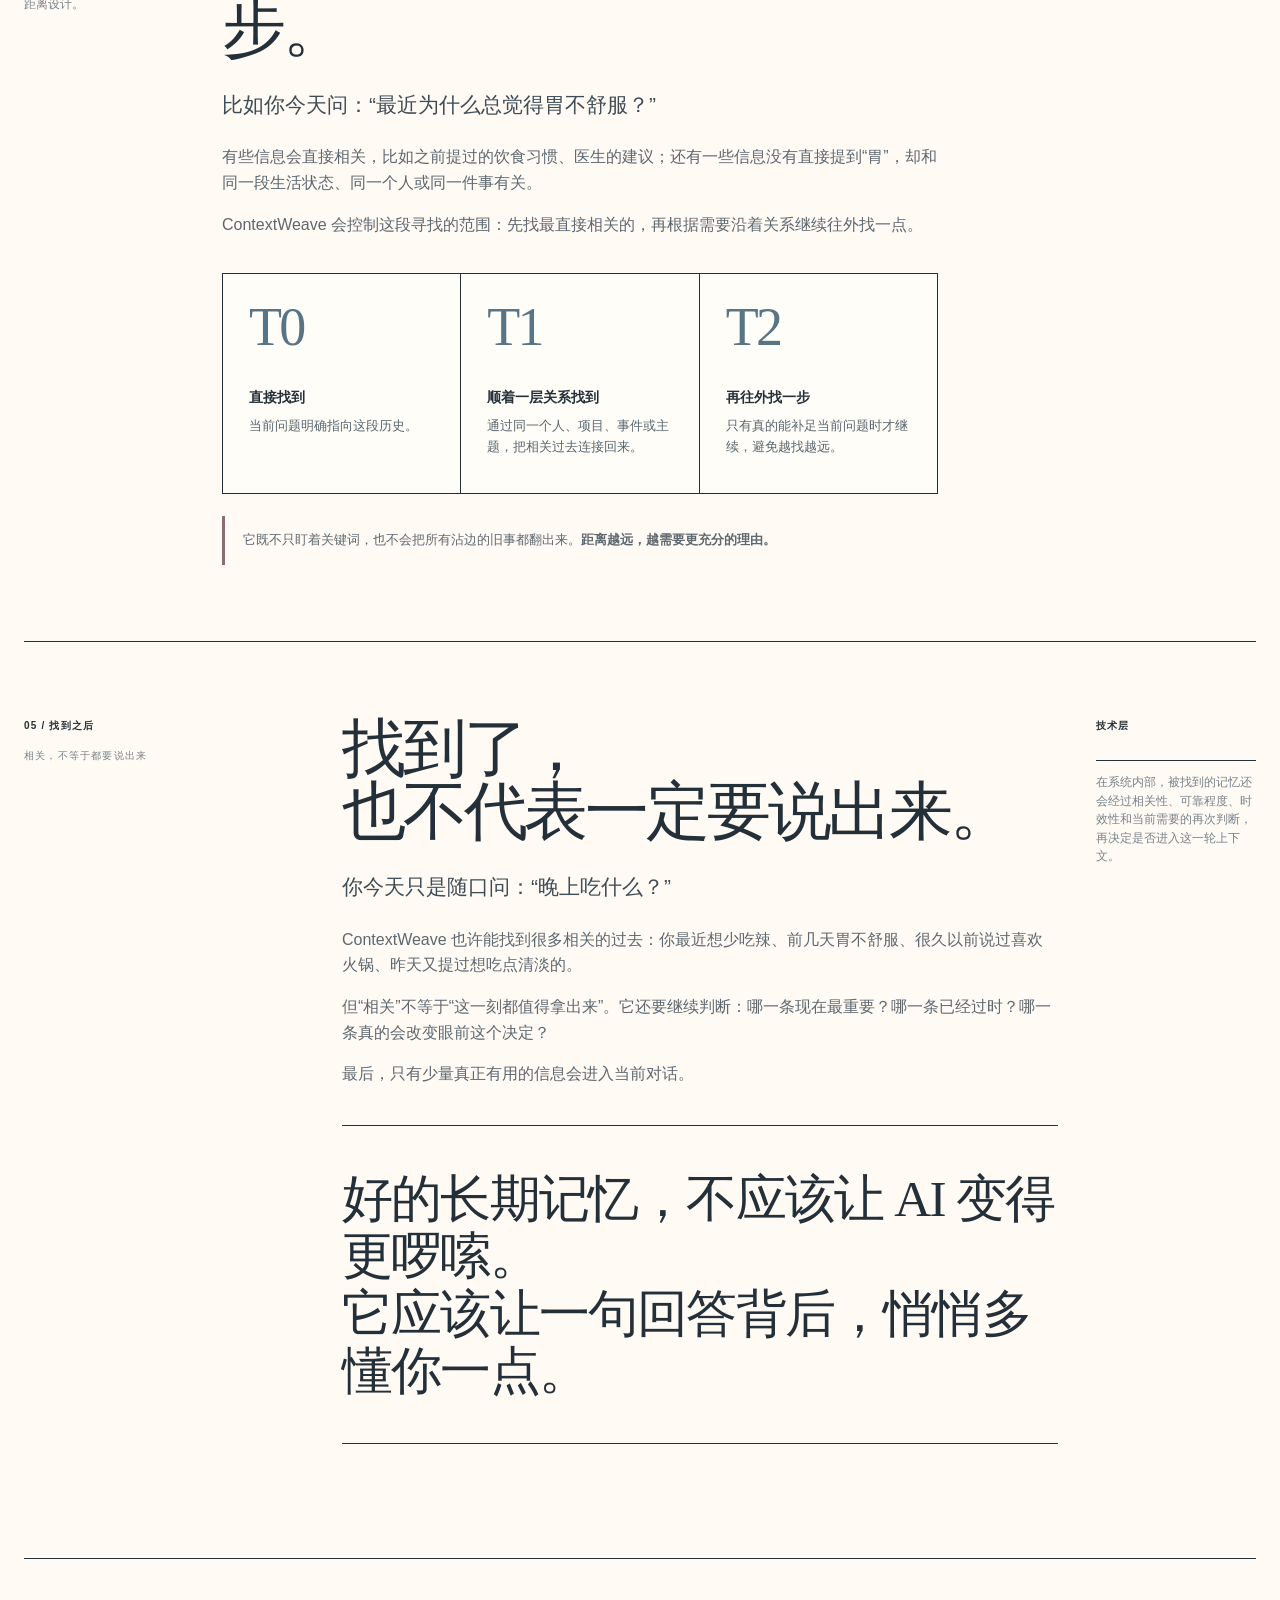
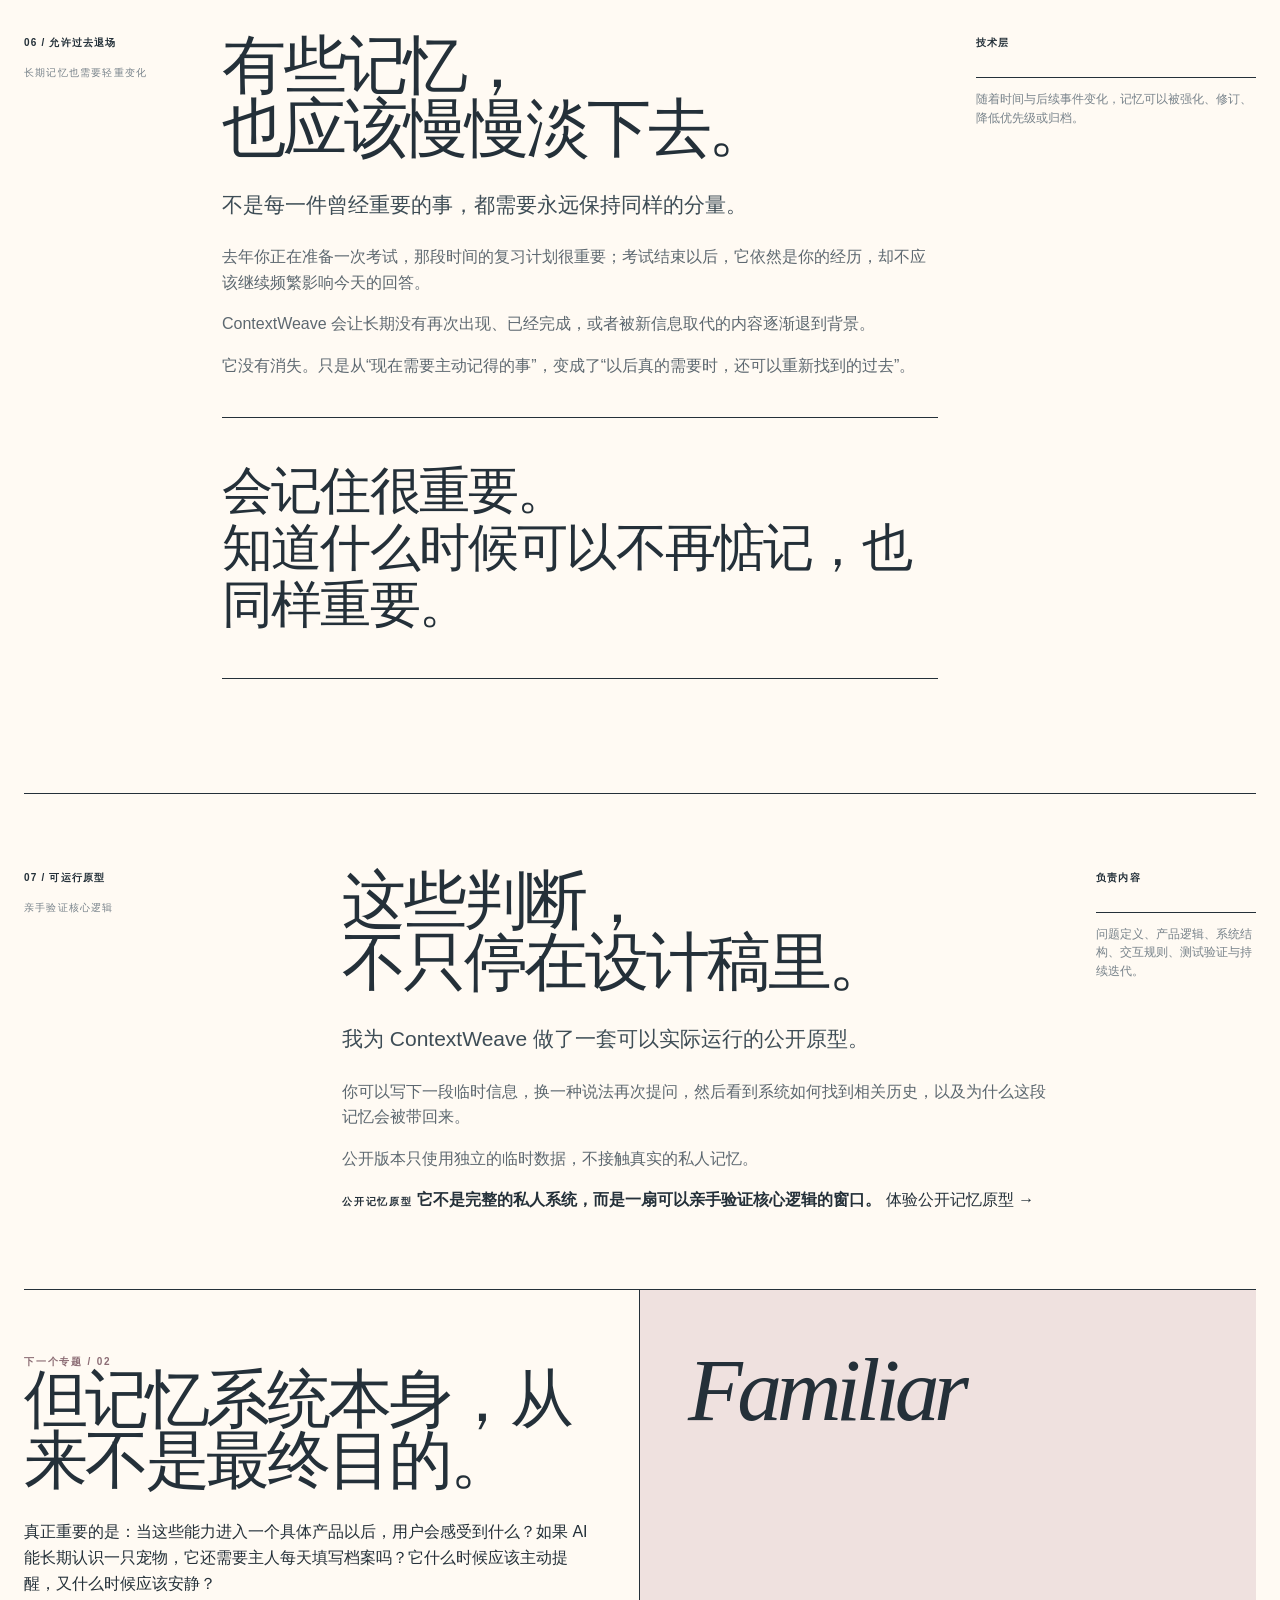
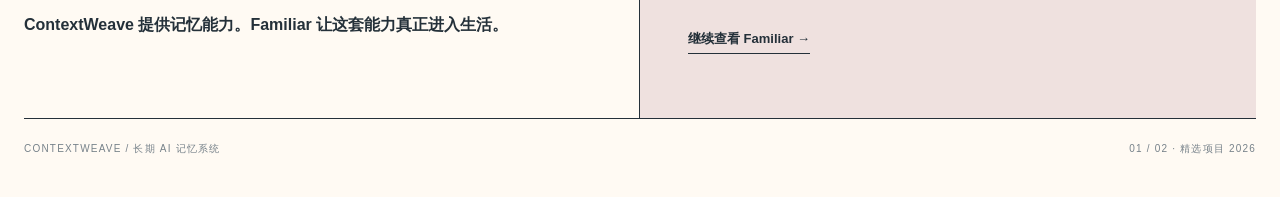
==== commit 20fe50a8: "Rewrite ContextWeave as a product story" ====
--- a/contextweave/index.html
+++ b/contextweave/index.html
@@ -2,109 +2,173 @@
 <html lang="zh-CN">
 <head>
 <meta charset="utf-8"><meta name="viewport" content="width=device-width,initial-scale=1">
-<meta name="description" content="ContextWeave — 面向长期 AI 交互的上下文记忆编排系统案例。">
-<title>ContextWeave｜系统案例</title><link rel="stylesheet" href="../assets/site.css">
+<meta name="description" content="ContextWeave — 让 AI 记住真正值得带到未来的过去。">
+<title>ContextWeave｜长期 AI 记忆系统</title><link rel="stylesheet" href="../assets/site.css">
 </head>
 <body><div class="shell">
-<header class="site-header"><a class="brand" href="../">傅望书 / AI 产品项目</a><span class="header-note">01 / ContextWeave · 系统案例</span></header>
+<header class="site-header"><a class="brand" href="../">傅望书 / AI 产品项目</a><span class="header-note">01 / ContextWeave · 产品案例</span></header>
 <main>
+
 <section class="story-head context-head reveal">
   <div class="story-title">
-    <div><div class="eyebrow">01 · 长期记忆编排系统</div><h1>Context<br>Weave</h1></div>
-    <p class="dek">把分散在长期对话里的事件、偏好、决定与关系，组织成能够累积、修订、衰减，并在正确时机重新进入当前任务的上下文。</p>
+    <div><div class="eyebrow">01 · 长期 AI 记忆系统</div><h1>Context<br>Weave</h1></div>
+    <p class="dek">让 AI 记住真正值得带到未来的过去。它整理长期对话里仍然重要的信息，让记忆随着新的经历不断更新，并在真正相关的时候，把必要的过去带回当前对话。</p>
   </div>
   <aside class="story-aside"><div class="folio">精选项目 / 2026</div><div class="giant">01</div><a class="back" href="../">← 返回项目目录</a></aside>
 </section>
 
 <section class="spread reveal">
   <div class="spread-grid">
-    <aside class="margin-col"><b>01 / 问题</b>记忆为什么不只是检索<div class="margin-note">长期 AI 的难题，不只是“能不能搜回来”，还包括它现在是否仍然成立、该不该被说出来，以及它与过去发生过什么关系。</div></aside>
+    <aside class="margin-col"><b>01 / 30 秒看懂</b>为什么过去应该在需要时回来<div class="margin-note">ContextWeave 不是为了让 AI 保存更多历史，而是让真正重要的历史在合适的时候重新发挥作用。</div></aside>
     <div class="spread-main">
-      <h2>长期交互的问题，<br>不只是遗忘。</h2>
-      <p class="lead">一次普通检索，可以把旧文本找回来；真正的连续性，需要系统理解这段历史现在意味着什么。</p>
-      <div class="editorial-grid">
-        <article class="span4"><span class="micro">01</span><b>有效性</b><small>这条信息现在还成立吗？</small></article>
-        <article class="span4"><span class="micro">02</span><b>关联性</b><small>它与哪些历史事件属于同一个模式？</small></article>
-        <article class="span4"><span class="micro">03</span><b>时机</b><small>这一次值得主动提起吗？</small></article>
+      <h2>重要的过去，<br>应该在需要时回来。</h2>
+
+      <div class="case-dialogue">
+        <div class="case-moment">
+          <span class="micro">几周前</span>
+          <p>你有些苦恼地告诉我：</p>
+          <blockquote>“医生让我少吃辣了，不然会继续伤害到肠胃。”</blockquote>
+        </div>
+        <div class="case-moment">
+          <span class="micro">今天</span>
+          <p>你兴冲冲地跑来问我：</p>
+          <blockquote>“晚饭点什么外卖？”</blockquote>
+        </div>
+      </div>
+
+      <p class="lead">你没有再次提起医生，也没有提醒我那段旧对话。但如果那条信息依然有效，它就应该在这一刻被想起来。</p>
+      <p>ContextWeave 做的，就是让重要的过去在真正相关的时候重新回来。它会整理长期对话里值得保留的信息，随着新的经历不断更新，并在当前问题需要时，只带回真正有用的部分。</p>
+
+      <div class="product-definition">
+        <span class="micro">一句话定义</span>
+        <strong>一套帮助 AI 记住、更新，并在合适时机重新找到长期信息的记忆系统。</strong>
       </div>
     </div>
-    <aside class="margin-col"><b>设计原则</b>连续性优先于堆积<div class="margin-note">目标不是建一个更大的记忆仓库，而是控制什么值得继续影响未来。</div></aside>
+    <aside class="margin-col"><b>核心价值</b><div class="margin-note">不是让 AI 记得更多，而是让它更懂得该记住什么、什么时候想起来。</div></aside>
   </div>
 </section>
 
 <section class="spread reveal">
   <div class="spread-grid">
-    <aside class="margin-col"><b>02 / 记忆演化</b>记忆生命周期</aside>
+    <aside class="margin-col"><b>02 / 会变化的记忆</b>过去不是永久标签</aside>
     <div class="spread-main">
-      <h2>一次事件，<br>只是一份证据。</h2>
-      <p class="lead">长期画像来自反复出现、彼此印证的历史信息，而不是一次即时判断。</p>
-      <div class="pullquote">原始事件 → 证据 → 模式 / 事件弧 → 滚动画像<small>记忆会被强化、修订、衰减或归档，而不是永久以原样堆积。</small></div>
-      <div class="editorial-grid">
-        <article class="span3"><span class="micro">原始</span><b>事件</b><small>自然对话、行为与状态变化</small></article>
-        <article class="span3"><span class="micro">提取</span><b>证据</b><small>实体、时间、状态、结果</small></article>
-        <article class="span3"><span class="micro">关联</span><b>模式 / 事件弧</b><small>重复关系与连续事件链</small></article>
-        <article class="span3"><span class="micro">修订</span><b>滚动画像</b><small>持续更新的长期认知</small></article>
-      </div>
+      <h2>记得越多，<br>不一定越了解你。</h2>
+      <p class="lead">人的情况会变，计划会改，偏好也可能只是某一段时间的选择。</p>
+      <p>如果 AI 只是把过去说过的话全部保存下来，那么用得越久，旧信息反而越容易和现在混在一起。</p>
+      <p>所以 ContextWeave 不把每句话都当成永久事实。它更关心的是：这件事现在还成立吗？它后来有没有发生变化？新的经历，会不会改变原来的判断？</p>
+
+      <div class="pullquote">长期记忆应该随着人一起变化，<br>而不是把过去冻结下来。</div>
     </div>
-    <aside class="margin-col"><b>为什么重要</b><div class="margin-note">“记住”不是在某一天做一次标签，而是允许未来的新证据推翻今天的结论。</div></aside>
+    <aside class="margin-col"><b>产品行为</b><div class="margin-note">新的经历可以强化、修正，甚至推翻过去形成的认识。</div></aside>
   </div>
 </section>
 
 <section class="spread reveal">
   <div class="spread-grid">
-    <aside class="margin-col"><b>03 / 召回距离</b>T0 · T1 · T2</aside>
+    <aside class="margin-col"><b>03 / 别急着下结论</b>一次经历不是永久判断</aside>
     <div class="spread-main">
-      <h2>记忆离当前问题，<br>也有“距离”。</h2>
-      <p class="lead">ContextWeave 不把所有相关历史一次性塞进上下文，而是按候选记忆与当前意图之间的关联距离分层。距离越远，需要越明确的关系链和更严格的筛选。</p>
-      <div class="recall-levels">
-        <article class="recall-level"><div class="tier">T0</div><h3>直接命中</h3><p>当前问题与某条记忆、实体或明确线索直接相关。优先进入候选池，不需要借助额外关系跳转。</p></article>
-        <article class="recall-level"><div class="tier">T1</div><h3>一跳关联</h3><p>当前问题没有直接命中旧记忆，但可以通过一个共享实体、关系或事件链把它连接回来。</p></article>
-        <article class="recall-level"><div class="tier">T2</div><h3>受限二跳</h3><p>需要经过两层关系才能到达的候选。只有在确实能补足上下文时才继续展开，避免召回无限扩散。</p></article>
+      <h2>一次经历，<br>不等于一个结论。</h2>
+      <div class="case-dialogue compact">
+        <div class="case-moment">
+          <span class="micro">一次表达</span>
+          <blockquote>“最近不太想吃甜食。”</blockquote>
+        </div>
+        <div class="case-moment">
+          <span class="micro">后来</span>
+          <blockquote>几个月后，你又开始频繁买甜点。</blockquote>
+        </div>
       </div>
-      <div class="recall-note">T0 / T1 / T2 描述的是“召回时离当前意图有多远”。它们与“事件如何逐渐形成长期画像”的记忆演化链是两套不同维度。</div>
+      <p class="lead">ContextWeave 不会因为一次表达，就把“你不喜欢甜食”写成永久结论。</p>
+      <p>一次表达可能只是当天的状态，也可能是短暂变化。只有当类似信息持续出现，它才会慢慢形成更稳定的认识；如果之后出现新的、相反的经历，这个认识也会继续被修正。</p>
+
+      <div class="pullquote">它记住的不只是“你说过什么”，<br>也会记住“这些信息后来怎么变化”。</div>
     </div>
-    <aside class="margin-col"><b>设计目的</b><div class="margin-note">既允许模型沿关系找到“没有直接说出来、但确实相关”的历史，又给远距离关联设置边界。</div></aside>
+    <aside class="margin-col"><b>背后的系统</b><div class="margin-note">技术上，这对应从单次事件到证据、关系和长期画像的逐步形成；但对用户来说，它只表现为“AI 没有因为一句话就把我定型”。</div></aside>
   </div>
 </section>
 
 <section class="spread reveal">
   <div class="spread-grid">
-    <aside class="margin-col"><b>04 / 召回交付</b>排序与策略</aside>
+    <aside class="margin-col"><b>04 / 怎样找到过去</b>T0 · T1 · T2<div class="margin-note">这里保留技术名称，因为它直接对应 ContextWeave 的召回距离设计。</div></aside>
     <div class="spread-main">
-      <h2>被找到的记忆，<br>也不一定会被使用。</h2>
-      <p class="lead">不同距离产生候选后，还要继续经过相关度、置信度、上下文预算与策略筛选，最后只把真正有用的内容交付给当前任务。</p>
-      <div class="arch-flow">
-        <div><span class="micro">01</span><b>当前意图</b><small>理解这一轮真正需要什么</small></div>
-        <div><span class="micro">02</span><b>候选池</b><small>实体 / 关键词 / 向量 / 关系</small></div>
-        <div><span class="micro">03</span><b>重新排序</b><small>相关度与置信度</small></div>
-        <div><span class="micro">04</span><b>策略筛选</b><small>预算、冷却与角色</small></div>
-        <div><span class="micro">05</span><b>上下文交付</b><small>必要记忆进入当前交互</small></div>
+      <h2>有些记忆一问就能找到，<br>有些要顺着关系再找一步。</h2>
+      <p class="lead">比如你今天问：“最近为什么总觉得胃不舒服？”</p>
+      <p>有些信息会直接相关，比如之前提过的饮食习惯、医生的建议；还有一些信息没有直接提到“胃”，却和同一段生活状态、同一个人或同一件事有关。</p>
+      <p>ContextWeave 会控制这段寻找的范围：先找最直接相关的，再根据需要沿着关系继续往外找一点。</p>
+
+      <div class="recall-levels">
+        <article class="recall-level"><div class="tier">T0</div><h3>直接找到</h3><p>当前问题明确指向这段历史。</p></article>
+        <article class="recall-level"><div class="tier">T1</div><h3>顺着一层关系找到</h3><p>通过同一个人、项目、事件或主题，把相关过去连接回来。</p></article>
+        <article class="recall-level"><div class="tier">T2</div><h3>再往外找一步</h3><p>只有真的能补足当前问题时才继续，避免越找越远。</p></article>
       </div>
+
+      <div class="recall-note">它既不只盯着关键词，也不会把所有沾边的旧事都翻出来。<strong>距离越远，越需要更充分的理由。</strong></div>
     </div>
-    <aside class="margin-col"><b>关键区别</b><div class="margin-note">召回距离决定“去哪里找”；排序与策略决定“找到了以后，要不要真的带进当前上下文”。</div></aside>
+    <aside class="margin-col"><b>为什么这样设计</b><div class="margin-note">真正相关的过去，有时不会和当前问题使用同一个关键词。关系可以帮系统多看一步，但这个范围必须有边界。</div></aside>
   </div>
 </section>
 
 <section class="spread reveal">
   <div class="spread-grid">
-    <aside class="margin-col"><b>05 / 可运行原型</b>公开记忆沙盒</aside>
+    <aside class="margin-col"><b>05 / 找到之后</b>相关，不等于都要说出来</aside>
     <div class="spread-main">
-      <h2>产品逻辑之外，<br>它也真的跑着。</h2>
-      <p class="lead">公开 Sandbox 使用完全脱敏的样板数据，访客可以写入临时记忆、换一种问法召回，并查看一次召回为什么成立。</p>
-      <div class="editorial-grid">
-        <article class="span5"><span class="micro">可运行原型</span><b>写入 → 召回 → 轨迹</b><small>把“系统真的工作”放到次级入口，而不是让调试字段占据主叙事。</small></article>
-        <article class="span3"><span class="micro">数据隔离</span><b>完全脱敏</b><small>不连接私人记忆与真实对话。</small></article>
-        <article class="span4"><span class="micro">体验</span><b><a href="../sandbox/">打开公开 Sandbox ↗</a></b><small>进入可运行原型</small></article>
+      <h2>找到了，<br>也不代表一定要说出来。</h2>
+      <p class="lead">你今天只是随口问：“晚上吃什么？”</p>
+      <p>ContextWeave 也许能找到很多相关的过去：你最近想少吃辣、前几天胃不舒服、很久以前说过喜欢火锅、昨天又提过想吃点清淡的。</p>
+      <p>但“相关”不等于“这一刻都值得拿出来”。它还要继续判断：哪一条现在最重要？哪一条已经过时？哪一条真的会改变眼前这个决定？</p>
+      <p>最后，只有少量真正有用的信息会进入当前对话。</p>
+
+      <div class="pullquote">好的长期记忆，不应该让 AI 变得更啰嗦。<br>它应该让一句回答背后，悄悄多懂你一点。</div>
+    </div>
+    <aside class="margin-col"><b>技术层</b><div class="margin-note">在系统内部，被找到的记忆还会经过相关性、可靠程度、时效性和当前需要的再次判断，再决定是否进入这一轮上下文。</div></aside>
+  </div>
+</section>
+
+<section class="spread reveal">
+  <div class="spread-grid">
+    <aside class="margin-col"><b>06 / 允许过去退场</b>长期记忆也需要轻重变化</aside>
+    <div class="spread-main">
+      <h2>有些记忆，<br>也应该慢慢淡下去。</h2>
+      <p class="lead">不是每一件曾经重要的事，都需要永远保持同样的分量。</p>
+      <p>去年你正在准备一次考试，那段时间的复习计划很重要；考试结束以后，它依然是你的经历，却不应该继续频繁影响今天的回答。</p>
+      <p>ContextWeave 会让长期没有再次出现、已经完成，或者被新信息取代的内容逐渐退到背景。</p>
+      <p>它没有消失。只是从“现在需要主动记得的事”，变成了“以后真的需要时，还可以重新找到的过去”。</p>
+
+      <div class="pullquote">会记住很重要。<br>知道什么时候可以不再惦记，也同样重要。</div>
+    </div>
+    <aside class="margin-col"><b>技术层</b><div class="margin-note">随着时间与后续事件变化，记忆可以被强化、修订、降低优先级或归档。</div></aside>
+  </div>
+</section>
+
+<section class="spread reveal">
+  <div class="spread-grid">
+    <aside class="margin-col"><b>07 / 可运行原型</b>亲手验证核心逻辑</aside>
+    <div class="spread-main">
+      <h2>这些判断，<br>不只停在设计稿里。</h2>
+      <p class="lead">我为 ContextWeave 做了一套可以实际运行的公开原型。</p>
+      <p>你可以写下一段临时信息，换一种说法再次提问，然后看到系统如何找到相关历史，以及为什么这段记忆会被带回来。</p>
+      <p>公开版本只使用独立的临时数据，不接触真实的私人记忆。</p>
+
+      <div class="prototype-callout">
+        <span class="micro">公开记忆原型</span>
+        <strong>它不是完整的私人系统，而是一扇可以亲手验证核心逻辑的窗口。</strong>
+        <a href="../sandbox/">体验公开记忆原型 →</a>
       </div>
     </div>
-    <aside class="margin-col"><b>负责内容</b><div class="margin-note">从问题定义、系统结构、交互规则到测试验证与持续迭代，形成完整产品闭环。</div></aside>
+    <aside class="margin-col"><b>负责内容</b><div class="margin-note">问题定义、产品逻辑、系统结构、交互规则、测试验证与持续迭代。</div></aside>
   </div>
 </section>
 
 <section class="bridge-section reveal">
-  <div class="bridge-copy"><div class="kicker">下一个专题 / 02</div><h3>系统进入生活，应该是什么感觉？</h3><p>在 Familiar 中，ContextWeave 的字段与策略退到后台，只留下自然对话、主动洞察、照护计划和个性化决策。</p></div>
-  <a class="bridge-action" href="../familiar/"><span class="big-word">Familiar</span><span class="cta">继续查看产品表达 →</span></a>
+  <div class="bridge-copy">
+    <div class="kicker">下一个专题 / 02</div>
+    <h3>但记忆系统本身，从来不是最终目的。</h3>
+    <p>真正重要的是：当这些能力进入一个具体产品以后，用户会感受到什么？如果 AI 能长期认识一只宠物，它还需要主人每天填写档案吗？它什么时候应该主动提醒，又什么时候应该安静？</p>
+    <p><strong>ContextWeave 提供记忆能力。Familiar 让这套能力真正进入生活。</strong></p>
+  </div>
+  <a class="bridge-action" href="../familiar/"><span class="big-word">Familiar</span><span class="cta">继续查看 Familiar →</span></a>
 </section>
+
 </main>
-<footer class="footer"><span>ContextWeave / 长期记忆编排</span><span>01 / 02 · 精选项目 2026</span></footer>
+<footer class="footer"><span>ContextWeave / 长期 AI 记忆系统</span><span>01 / 02 · 精选项目 2026</span></footer>
 </div><script src="../assets/motion.js"></script></body></html>
--- a/assets/site.css
+++ b/assets/site.css
@@ -274,26 +274,35 @@
 .context .n3 { right: 7%; top: 34px; }
 .context .n4 { right: 6%; bottom: 25px; }
 
-.thread,
-.f-thread {
+.weave-links {
   position: absolute;
-  left: 50%;
-  top: 50%;
-  width: var(--length);
-  height: 1px;
-  background: rgba(36, 48, 57, .34);
+  inset: 0;
+  z-index: 0;
+  width: 100%;
+  height: 100%;
+  overflow: visible;
+  pointer-events: none;
+}
+
+.weave-links line {
+  fill: none;
+  stroke: rgba(36, 48, 57, .34);
+  stroke-width: .7;
+  vector-effect: non-scaling-stroke;
   opacity: 0;
-  transform: rotate(var(--angle)) scaleX(0);
-  transform-origin: left center;
+  stroke-dasharray: 1000 1000;
+  stroke-dashoffset: 1000;
   transition:
-    transform .65s cubic-bezier(.2, .7, .2, 1) .12s,
-    opacity .25s ease .12s;
-}
-
-.context .t1 { --angle: -153deg; --length: 46%; }
-.context .t2 { --angle: 153deg; --length: 44%; }
-.context .t3 { --angle: -28deg; --length: 44%; }
-.context .t4 { --angle: 28deg; --length: 43%; }
+    stroke-dashoffset .7s cubic-bezier(.2, .7, .2, 1) .08s,
+    opacity .2s ease .08s;
+}
+
+.node,
+.token,
+.memory-chip,
+.context .core {
+  z-index: 1;
+}
 
 .teaser:hover .node,
 .teaser:hover .token,
@@ -304,16 +313,14 @@
 .teaser:focus-visible .memory-chip,
 .teaser:focus-visible .core {
   border-color: rgba(36, 48, 57, .28);
-  background: rgba(255, 250, 243, .78);
+  background: rgba(255, 250, 243, .88);
   color: var(--ink);
 }
 
-.teaser:hover .thread,
-.teaser:hover .f-thread,
-.teaser:focus-visible .thread,
-.teaser:focus-visible .f-thread {
-  opacity: .85;
-  transform: rotate(var(--angle)) scaleX(1);
+.teaser:hover .weave-links line,
+.teaser:focus-visible .weave-links line {
+  opacity: .82;
+  stroke-dashoffset: 0;
 }
 
 .familiar .one { left: 7%; top: 30px; }
@@ -329,11 +336,6 @@
   opacity: 0;
   transform: translate(-50%, -50%);
 }
-
-.familiar .f1 { --angle: -150deg; --length: 43%; }
-.familiar .f2 { --angle: -30deg; --length: 43%; }
-.familiar .f3 { --angle: 150deg; --length: 42%; }
-.familiar .f4 { --angle: 30deg; --length: 42%; }
 
 .teaser:hover .memory-chip,
 .teaser:focus-visible .memory-chip {
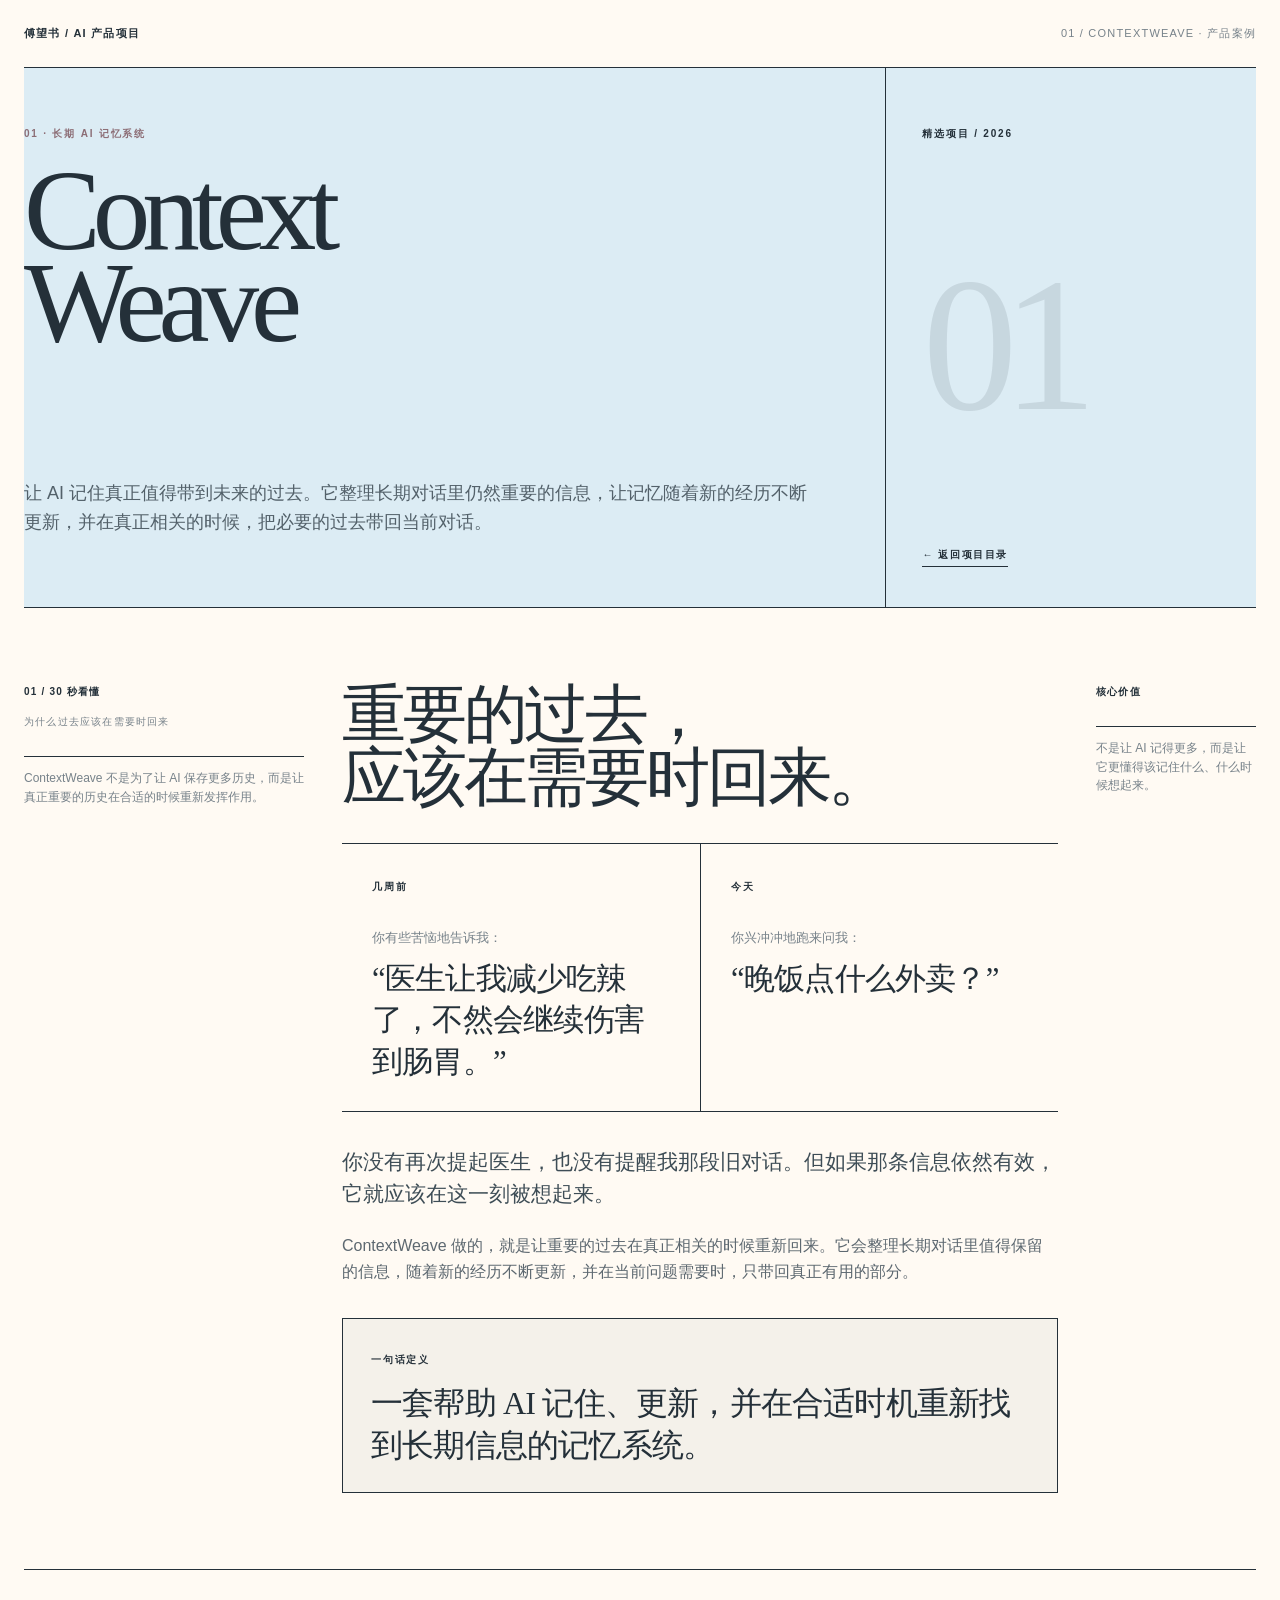
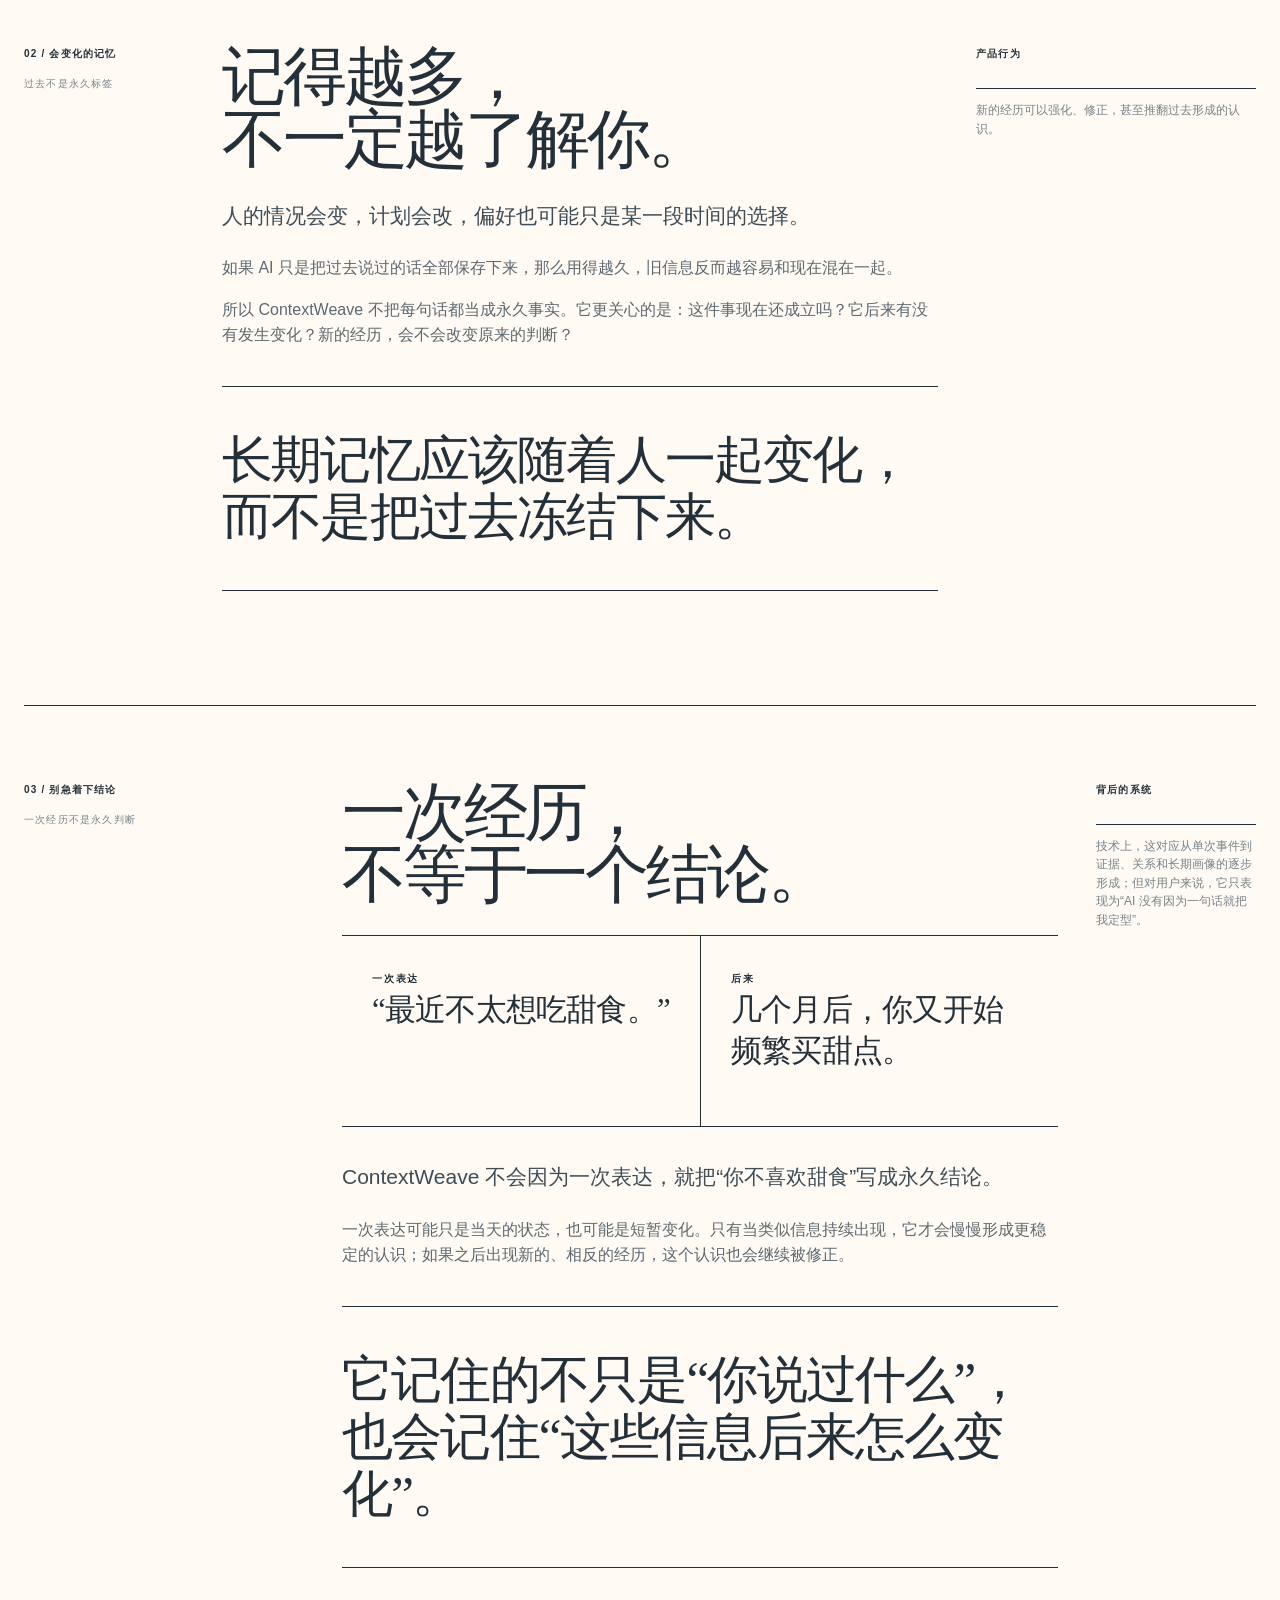
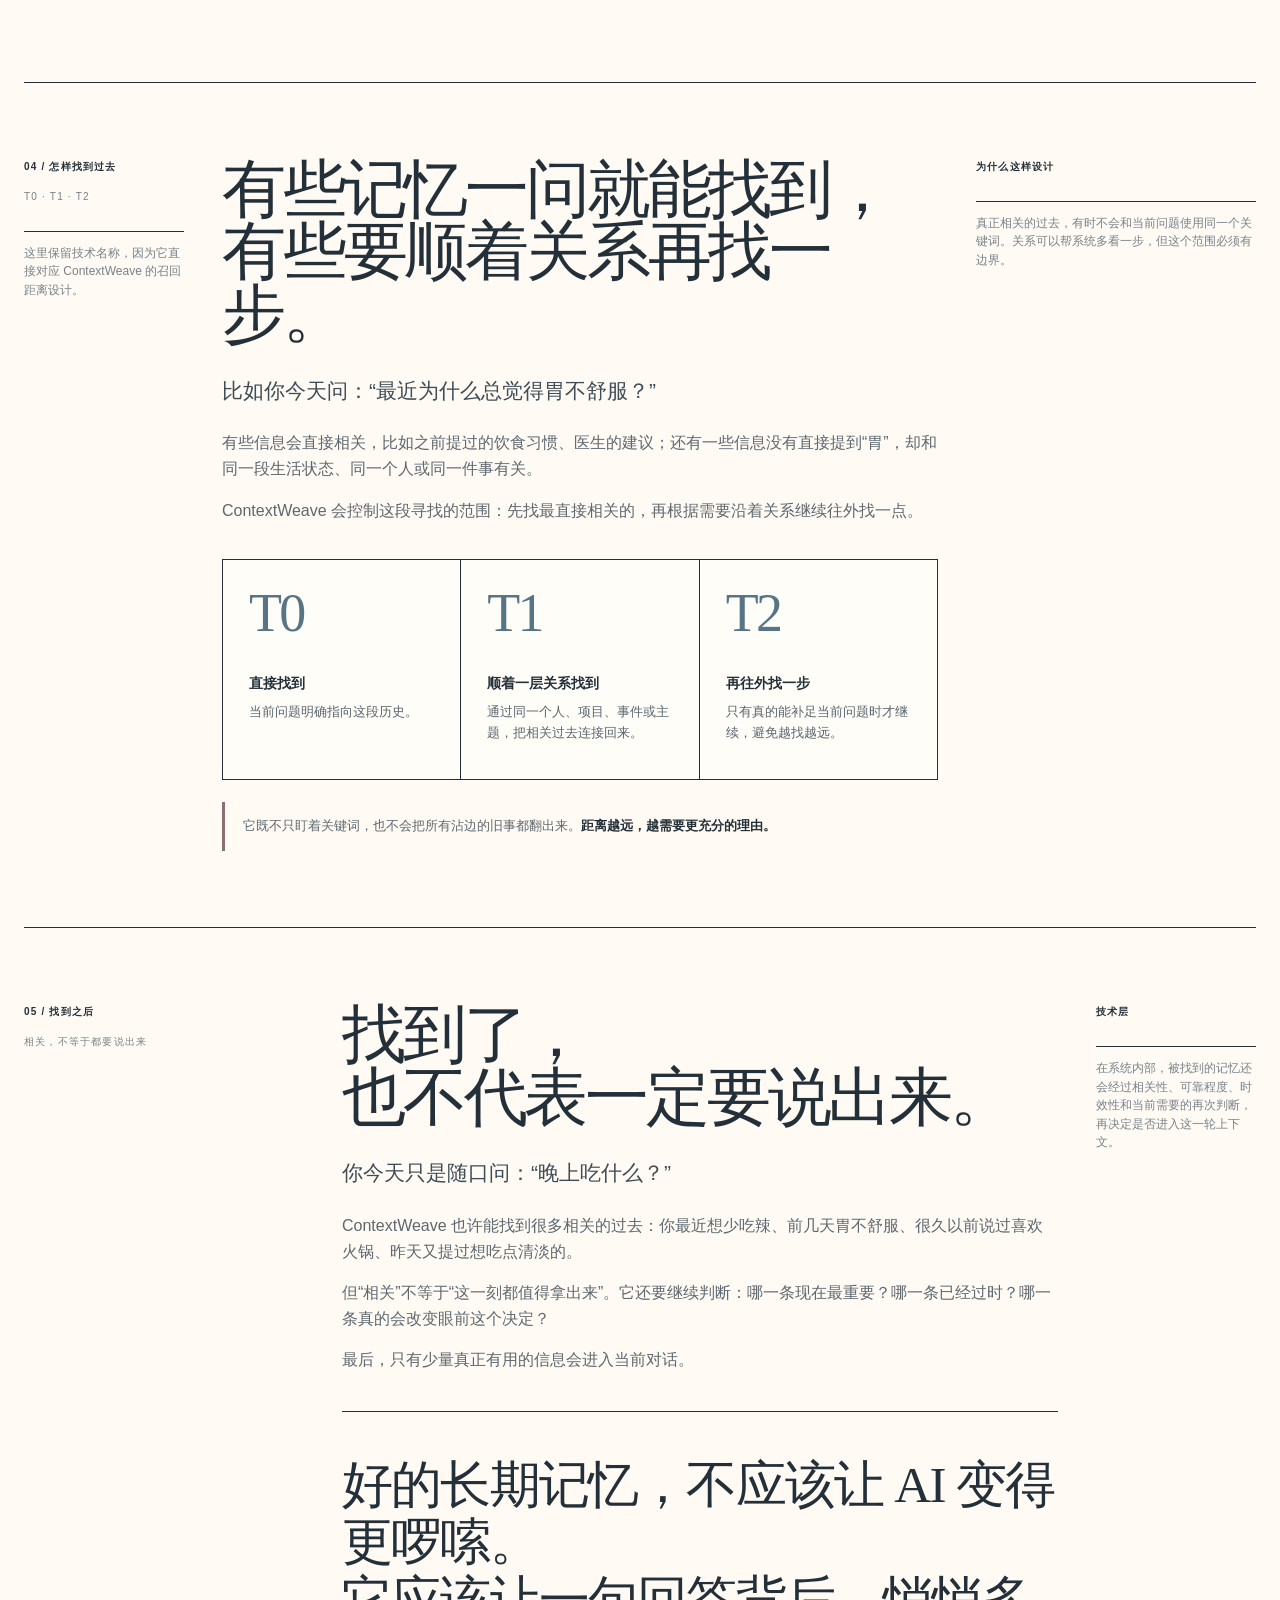
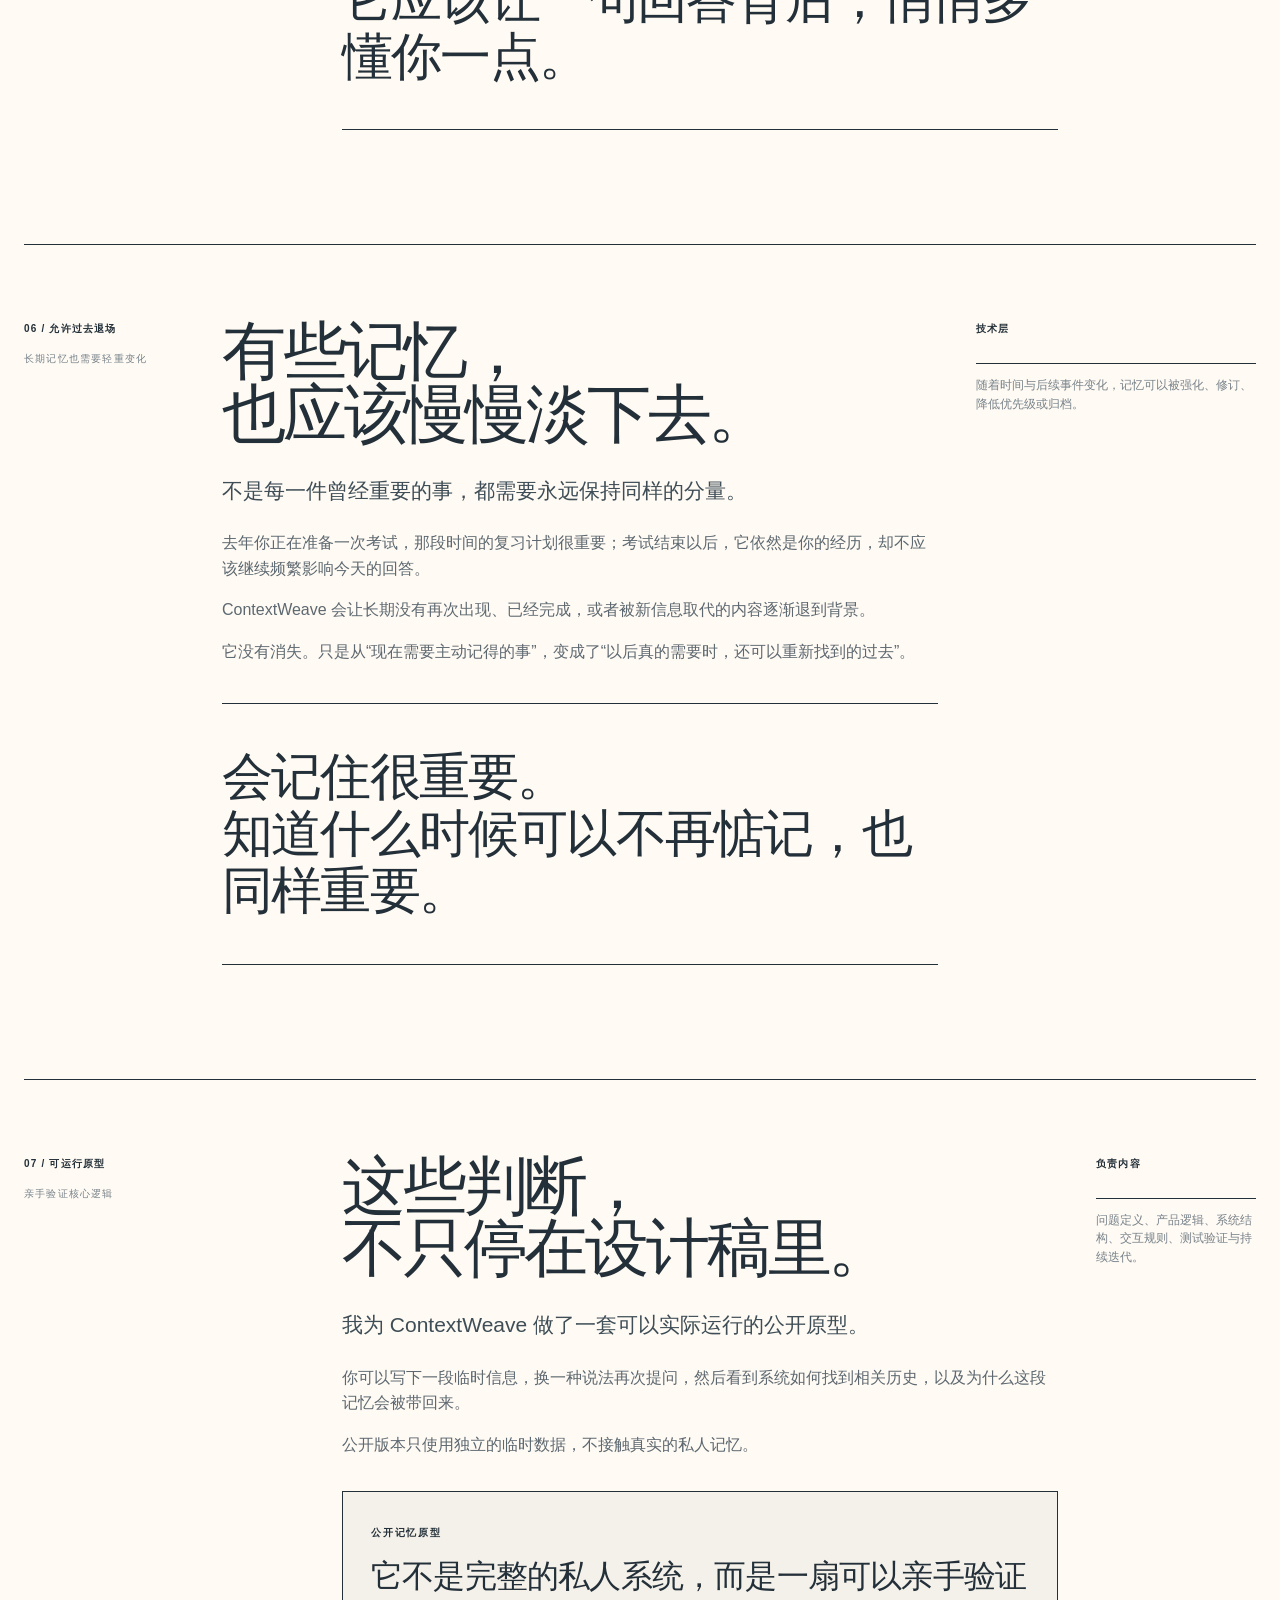
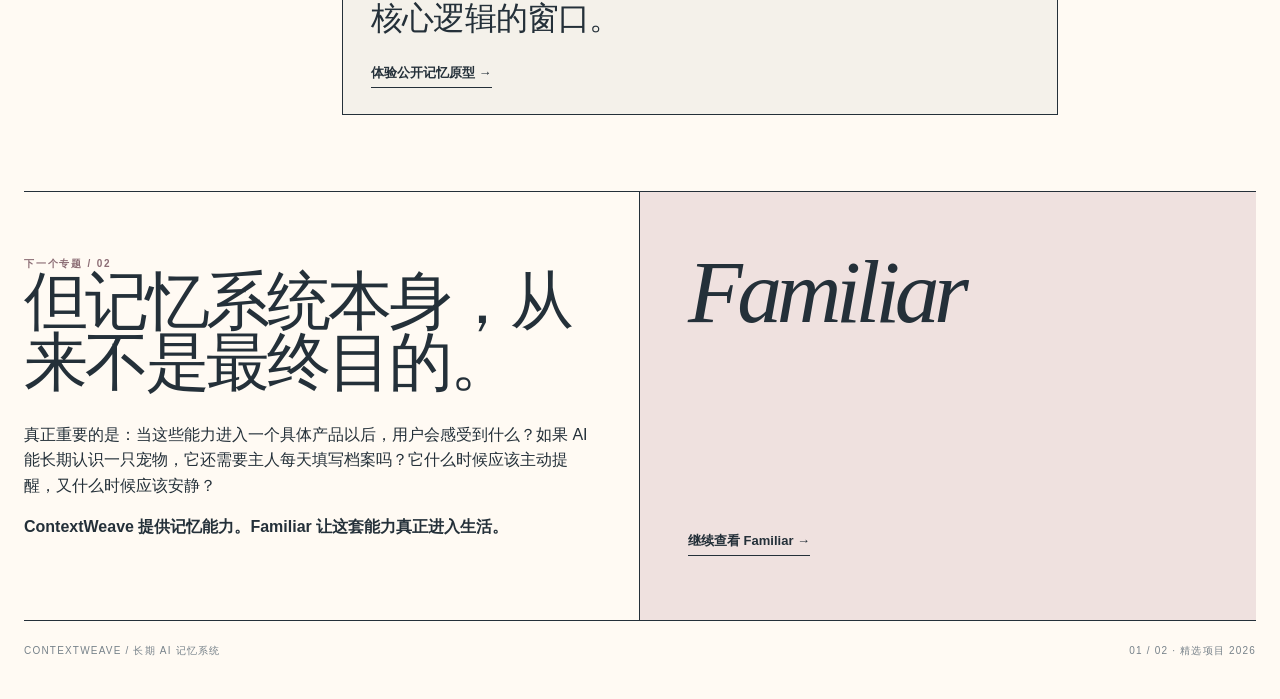
==== commit 7680fb2f: "Use the agreed opening scenario wording" ====
--- a/contextweave/index.html
+++ b/contextweave/index.html
@@ -27,7 +27,7 @@
         <div class="case-moment">
           <span class="micro">几周前</span>
           <p>你有些苦恼地告诉我：</p>
-          <blockquote>“医生让我少吃辣了，不然会继续伤害到肠胃。”</blockquote>
+          <blockquote>“医生让我减少吃辣了，不然会继续伤害到肠胃。”</blockquote>
         </div>
         <div class="case-moment">
           <span class="micro">今天</span>
--- a/assets/site.css
+++ b/assets/site.css
@@ -507,6 +507,72 @@
   letter-spacing: .05em;
 }
 
+
+/* Product-story moments */
+
+.case-dialogue {
+  display: grid;
+  grid-template-columns: 1fr 1fr;
+  margin: 34px 0;
+  border-top: 1px solid var(--ink);
+  border-bottom: 1px solid var(--ink);
+}
+
+.case-dialogue.compact {
+  margin-top: 28px;
+}
+
+.case-moment {
+  min-height: 190px;
+  padding: 28px 30px;
+}
+
+.case-moment + .case-moment {
+  border-left: 1px solid var(--ink);
+}
+
+.case-moment p {
+  margin: 30px 0 10px;
+  color: var(--muted);
+  font-size: 13px;
+}
+
+.case-moment blockquote {
+  margin: 0;
+  font: 400 clamp(24px, 2.4vw, 34px) / 1.35 var(--serif);
+  letter-spacing: -.025em;
+}
+
+.product-definition,
+.prototype-callout {
+  margin-top: 34px;
+  padding: 26px 28px;
+  border: 1px solid var(--ink);
+  background: var(--panel-soft);
+}
+
+.product-definition strong,
+.prototype-callout strong {
+  display: block;
+  max-width: 760px;
+  margin-top: 12px;
+  font: 400 clamp(24px, 2.5vw, 34px) / 1.3 var(--serif);
+  letter-spacing: -.025em;
+}
+
+.prototype-callout a {
+  display: inline-block;
+  margin-top: 24px;
+  padding-bottom: 3px;
+  border-bottom: 1px solid var(--ink);
+  font-size: 13px;
+  font-weight: 760;
+}
+
+.recall-note strong {
+  color: var(--ink);
+}
+
 /* Reusable grids: neutral by default */
 
 .editorial-grid,
@@ -809,6 +875,12 @@
   .story-aside { padding: 30px 22px; }
   .story-aside .giant { font-size: 120px; }
 
+  .case-dialogue { grid-template-columns: 1fr; }
+  .case-moment + .case-moment {
+    border-left: 0;
+    border-top: 1px solid var(--ink);
+  }
+
   .recall-levels { grid-template-columns: 1fr; }
   .arch-flow { grid-template-columns: 1fr 1fr; }
 
